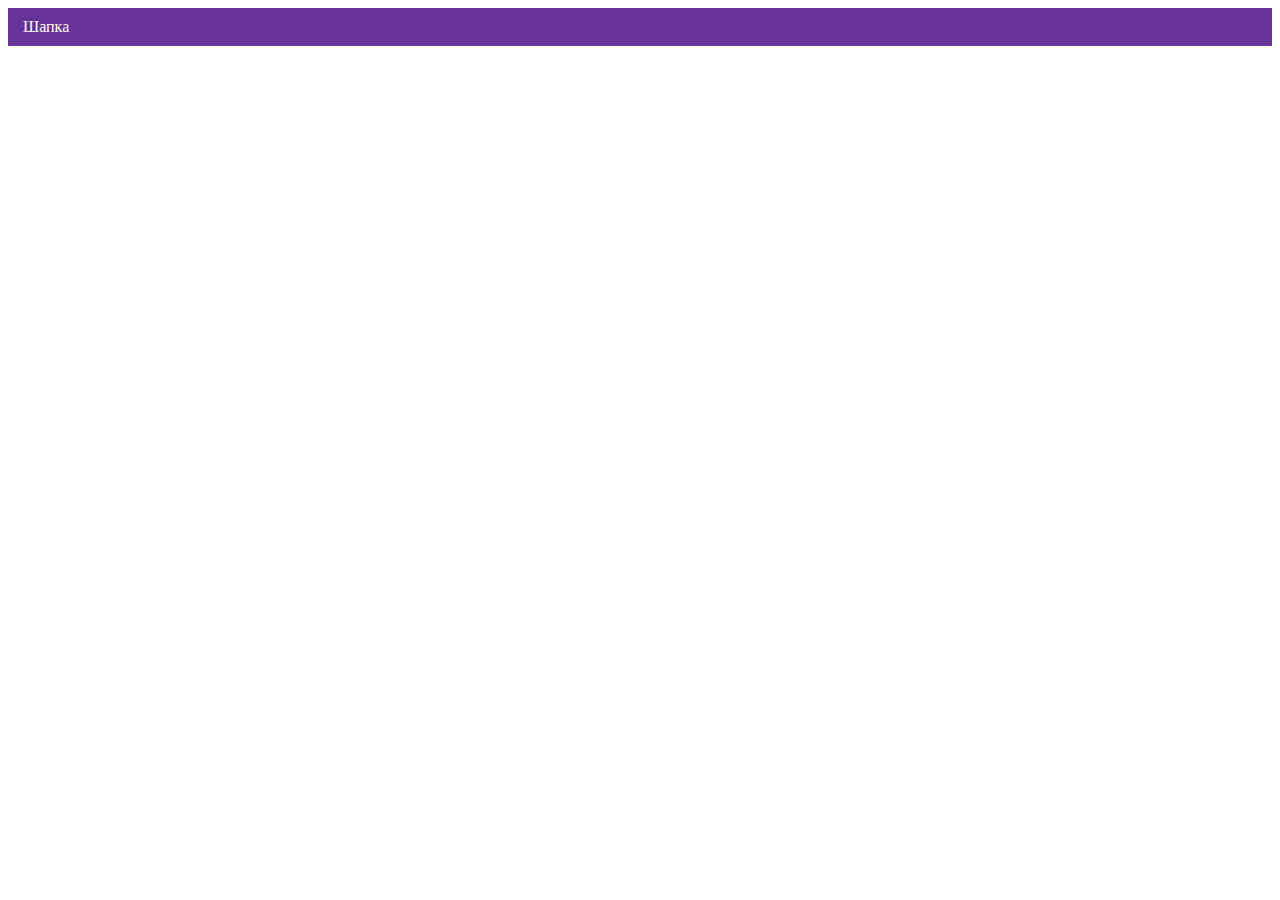
==== index.html @ 7e8fc268 "Deploying to gh-pages from @ htmlacademy-adaptive/1794633-cat-energy-30@575f61c933f117878f31a3ced213" ====
<!DOCTYPE html><html class="page" lang="ru"><head><meta charset="UTF-8"><title>Название проекта</title><meta name="viewport" content="width=device-width,initial-scale=1"><link rel="stylesheet" href="styles/styles.css"><script src="scripts/index.js" defer="defer"></script></head><body class="page__body"><header class="header">Шапка</header></body></html>
---- styles/styles.css ----
@charset "UTF-8";.header{background-color:#639;color:#fff;padding:10px 15px}
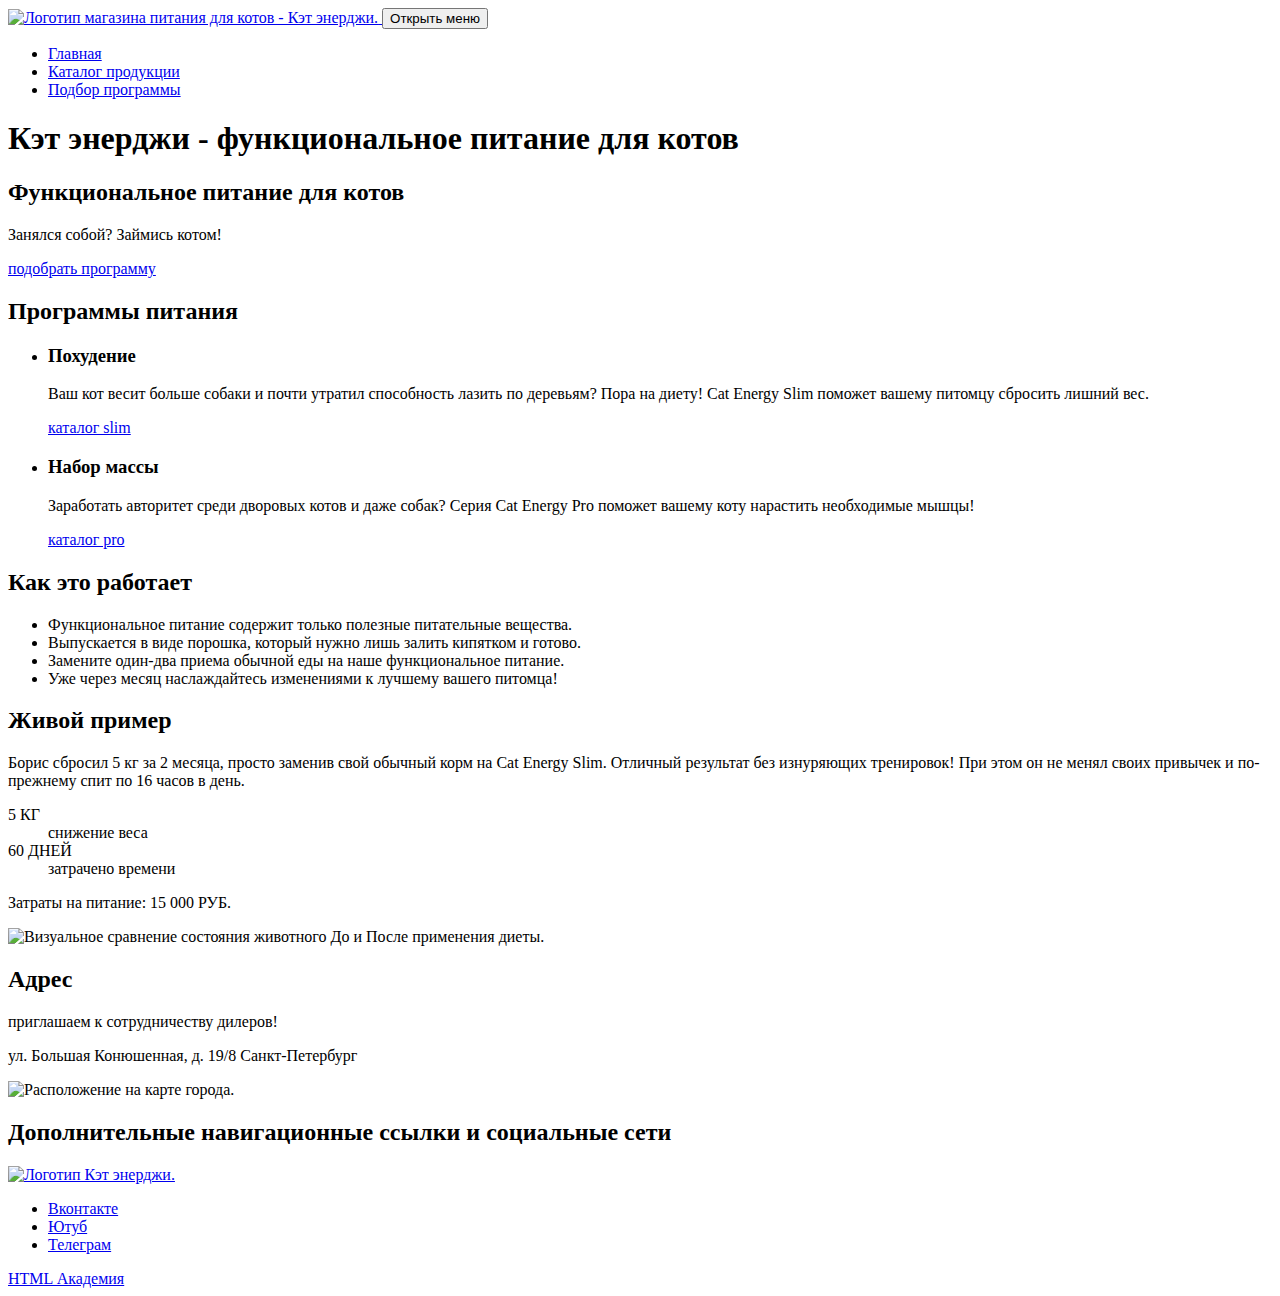
==== commit 6354ac9d: "Deploying to gh-pages from @ htmlacademy-adaptive/1794633-cat-energy-30@c4bf57bb1a2690ac72a1dd5e5e7e" ====
--- a/index.html
+++ b/index.html
@@ -1 +1 @@
-<!DOCTYPE html><html class="page" lang="ru"><head><meta charset="UTF-8"><title>Название проекта</title><meta name="viewport" content="width=device-width,initial-scale=1"><link rel="stylesheet" href="styles/styles.css"><script src="scripts/index.js" defer="defer"></script></head><body class="page__body"><header class="header">Шапка</header></body></html>+<!DOCTYPE html><html class="page" lang="ru"><head><meta charset="UTF-8"><title>HTML Academy: Кэт энерджи. Главная.</title><meta name="viewport" content="width=device-width,initial-scale=1"><script src="scripts/index.js" defer="defer"></script></head><body class="page-body page-body--index"><header class="main-header"><nav class="main-header__nav"><div class="main-header__container"><a class="main-header__logo-link" href="#"><img class="main-header__logo-image" src="data:," width="10" height="10" alt="Логотип магазина питания для котов - Кэт энерджи."> </a><button class="main-header__toggle main-header__toggle--closed" type="button"><span class="visually-hidden">Открыть меню</span></button></div><ul class="main-header__menu main-header__menu--closed main-menu main-menu--index"><li class="main-menu__item"><a class="main-menu__link main-menu__link--active" href="#">Главная</a></li><li class="main-menu__item"><a class="main-menu__link" href="catalog.html">Каталог продукции</a></li><li class="main-menu__item"><a class="main-menu__link" href="form.html">Подбор программы</a></li></ul></nav></header><main class="main-container"><h1 class="visually-hidden">Кэт энерджи - функциональное питание для котов</h1><section class="hero"><h2 class="hero__title">Функциональное питание для котов</h2><p class="hero__slogan">Занялся собой? Займись котом!</p><a class="hero__button button button--primary" href="form.html">подобрать программу</a></section><section class="diets"><h2 class="visually-hidden">Программы питания</h2><ul class="diets__list"><li class="diets__item diet"><h3 class="diets__title diets__title--slim">Похудение</h3><p class="diet__description">Ваш кот весит больше собаки и почти утратил способность лазить по деревьям? Пора на диету! Cat Energy Slim поможет вашему питомцу сбросить лишний вес.</p><a class="diet__link" href="catalog.html">каталог slim</a></li><li class="diets__item diet"><h3 class="diets__title diets__title--pro">Набор массы</h3><p class="diet__description">Заработать авторитет среди дворовых котов и даже собак? Серия Cat Energy Pro поможет вашему коту нарастить необходимые мышцы!</p><a class="diet__link" href="catalog.html">каталог pro</a></li></ul></section><section class="advantages"><h2 class="advantages__title">Как это работает</h2><ul class="advantages__list"><li class="advantages__item advantages__item--leaf">Функциональное питание содержит только полезные питательные вещества.</li><li class="advantages__item advantages__item--powder">Выпускается в виде порошка, который нужно лишь залить кипятком и готово.</li><li class="advantages__item advantages__item--cutlery">Замените один-два приема обычной еды на наше функциональное питание.</li><li class="advantages__item advantages__item--timer">Уже через месяц наслаждайтесь изменениями к лучшему вашего питомца!</li></ul></section><section class="example"><h2 class="example__title">Живой пример</h2><p class="example__description">Борис сбросил 5 кг за 2 месяца, просто заменив свой обычный корм на Cat Energy Slim. Отличный результат без изнуряющих тренировок! При этом он не менял своих привычек и по-прежнему спит по 16 часов в день.</p><div class="example__results-wrapper"><dl class="example__results results"><div class="results__item"><dt class="results__number">5 КГ</dt><dd class="results__description">снижение веса</dd></div><div class="results__item"><dt class="results__number">60 ДНЕЙ</dt><dd class="results__description">затрачено времени</dd></div></dl><p class="example__costs">Затраты на питание: <span class="example__costs-value">15 000 РУБ.</span></p></div><div class="example__cat"><img class="example__cat-image" src="data:," width="10" height="10" alt="Визуальное сравнение состояния животного До и После применения диеты."></div></section></main><footer class="main-footer"><section class="main-footer__location location"><h2 class="visually-hidden">Адрес</h2><div class="location__business-card business-card"><p class="business-card__title">приглашаем к сотрудничеству дилеров!</p><p class="business-card__street">ул. Большая Конюшенная, д. 19/8 <span class="business-card__city">Санкт-Петербург</span></p></div><img class="location__map" src="data:," width="10" height="10" alt="Расположение на карте города."></section><section class="main-footer__links footer-links"><div class="footer-links__wrapper"><h2 class="visually-hidden">Дополнительные навигационные ссылки и социальные сети</h2><a class="footer-links__logo" href="index.html"><img class="main-footer__logo-name" src="data:," width="10" height="10" alt="Логотип Кэт энерджи."></a><ul class="footer-links__socials socials"><li class="socials__item"><a class="socials__link socials__link--vk" href="https://vk.com/htmlacademy"><span class="visually-hidden">Вконтакте</span></a></li><li class="socials__item"><a class="socials__link socials__link--youtube" href="https://www.youtube.com/user/htmlacademyru"><span class="visually-hidden">Ютуб</span></a></li><li class="socials__item"><a class="socials__link socials__link--telegram" href="https://t.me/htmlacademy"><span class="visually-hidden">Телеграм</span></a></li></ul><a class="footer-links__copyright copyright" href="https://htmlacademy.ru/intensive/adaptive"><span class="copyright__title">HTML Академия</span></a></div></section></footer></body></html>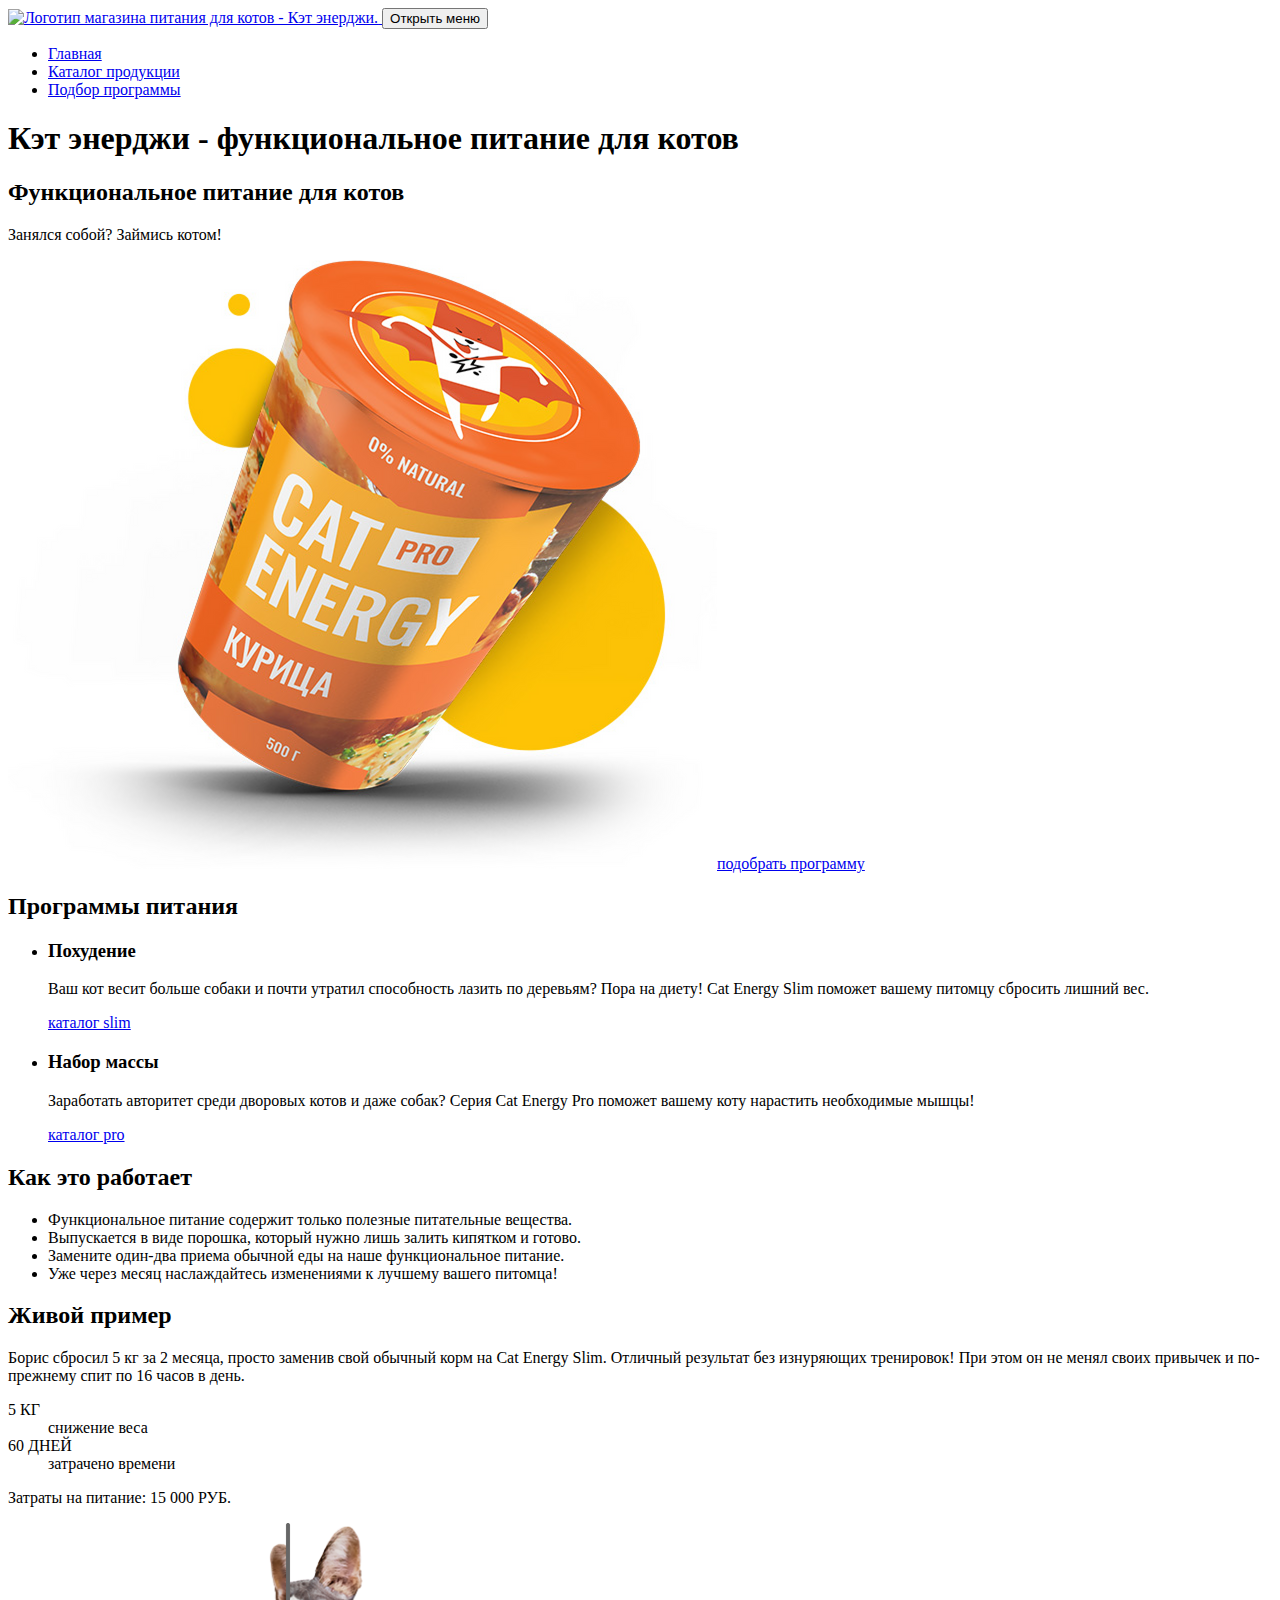
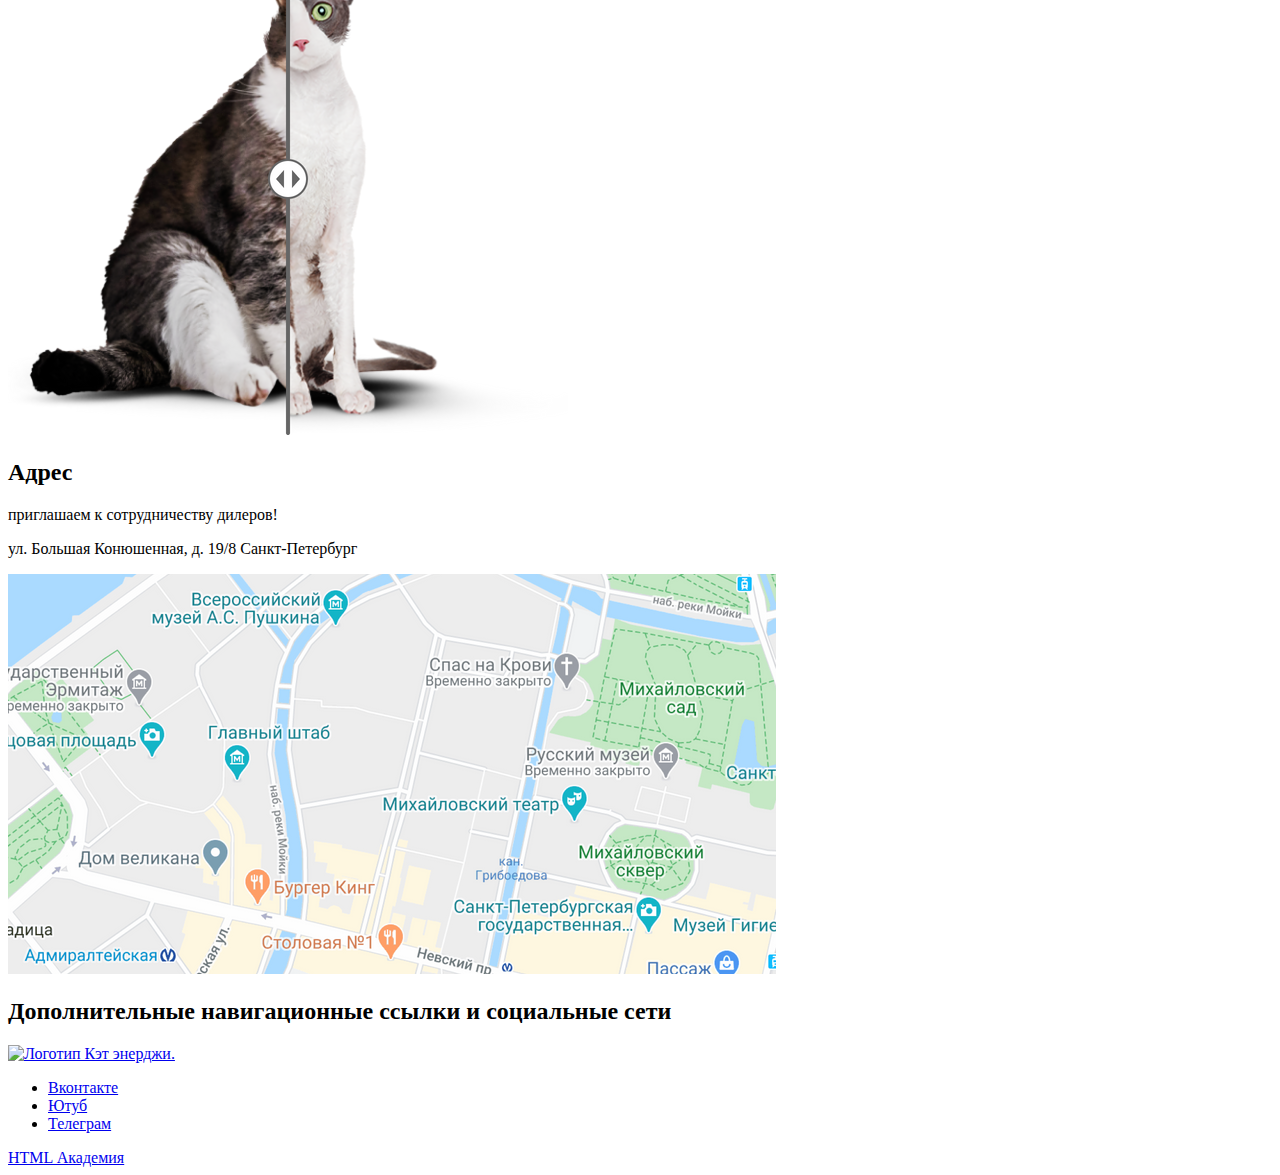
==== commit 16510231: "Deploying to gh-pages from @ htmlacademy-adaptive/1794633-cat-energy-30@16aa89ae155de2953d58b811a456" ====
--- a/index.html
+++ b/index.html
@@ -1 +1 @@
-<!DOCTYPE html><html class="page" lang="ru"><head><meta charset="UTF-8"><title>HTML Academy: Кэт энерджи. Главная.</title><meta name="viewport" content="width=device-width,initial-scale=1"><script src="scripts/index.js" defer="defer"></script></head><body class="page-body page-body--index"><header class="main-header"><nav class="main-header__nav"><div class="main-header__container"><a class="main-header__logo-link" href="#"><img class="main-header__logo-image" src="data:," width="10" height="10" alt="Логотип магазина питания для котов - Кэт энерджи."> </a><button class="main-header__toggle main-header__toggle--closed" type="button"><span class="visually-hidden">Открыть меню</span></button></div><ul class="main-header__menu main-header__menu--closed main-menu main-menu--index"><li class="main-menu__item"><a class="main-menu__link main-menu__link--active" href="#">Главная</a></li><li class="main-menu__item"><a class="main-menu__link" href="catalog.html">Каталог продукции</a></li><li class="main-menu__item"><a class="main-menu__link" href="form.html">Подбор программы</a></li></ul></nav></header><main class="main-container"><h1 class="visually-hidden">Кэт энерджи - функциональное питание для котов</h1><section class="hero"><h2 class="hero__title">Функциональное питание для котов</h2><p class="hero__slogan">Занялся собой? Займись котом!</p><a class="hero__button button button--primary" href="form.html">подобрать программу</a></section><section class="diets"><h2 class="visually-hidden">Программы питания</h2><ul class="diets__list"><li class="diets__item diet"><h3 class="diets__title diets__title--slim">Похудение</h3><p class="diet__description">Ваш кот весит больше собаки и почти утратил способность лазить по деревьям? Пора на диету! Cat Energy Slim поможет вашему питомцу сбросить лишний вес.</p><a class="diet__link" href="catalog.html">каталог slim</a></li><li class="diets__item diet"><h3 class="diets__title diets__title--pro">Набор массы</h3><p class="diet__description">Заработать авторитет среди дворовых котов и даже собак? Серия Cat Energy Pro поможет вашему коту нарастить необходимые мышцы!</p><a class="diet__link" href="catalog.html">каталог pro</a></li></ul></section><section class="advantages"><h2 class="advantages__title">Как это работает</h2><ul class="advantages__list"><li class="advantages__item advantages__item--leaf">Функциональное питание содержит только полезные питательные вещества.</li><li class="advantages__item advantages__item--powder">Выпускается в виде порошка, который нужно лишь залить кипятком и готово.</li><li class="advantages__item advantages__item--cutlery">Замените один-два приема обычной еды на наше функциональное питание.</li><li class="advantages__item advantages__item--timer">Уже через месяц наслаждайтесь изменениями к лучшему вашего питомца!</li></ul></section><section class="example"><h2 class="example__title">Живой пример</h2><p class="example__description">Борис сбросил 5 кг за 2 месяца, просто заменив свой обычный корм на Cat Energy Slim. Отличный результат без изнуряющих тренировок! При этом он не менял своих привычек и по-прежнему спит по 16 часов в день.</p><div class="example__results-wrapper"><dl class="example__results results"><div class="results__item"><dt class="results__number">5 КГ</dt><dd class="results__description">снижение веса</dd></div><div class="results__item"><dt class="results__number">60 ДНЕЙ</dt><dd class="results__description">затрачено времени</dd></div></dl><p class="example__costs">Затраты на питание: <span class="example__costs-value">15 000 РУБ.</span></p></div><div class="example__cat"><img class="example__cat-image" src="data:," width="10" height="10" alt="Визуальное сравнение состояния животного До и После применения диеты."></div></section></main><footer class="main-footer"><section class="main-footer__location location"><h2 class="visually-hidden">Адрес</h2><div class="location__business-card business-card"><p class="business-card__title">приглашаем к сотрудничеству дилеров!</p><p class="business-card__street">ул. Большая Конюшенная, д. 19/8 <span class="business-card__city">Санкт-Петербург</span></p></div><img class="location__map" src="data:," width="10" height="10" alt="Расположение на карте города."></section><section class="main-footer__links footer-links"><div class="footer-links__wrapper"><h2 class="visually-hidden">Дополнительные навигационные ссылки и социальные сети</h2><a class="footer-links__logo" href="index.html"><img class="main-footer__logo-name" src="data:," width="10" height="10" alt="Логотип Кэт энерджи."></a><ul class="footer-links__socials socials"><li class="socials__item"><a class="socials__link socials__link--vk" href="https://vk.com/htmlacademy"><span class="visually-hidden">Вконтакте</span></a></li><li class="socials__item"><a class="socials__link socials__link--youtube" href="https://www.youtube.com/user/htmlacademyru"><span class="visually-hidden">Ютуб</span></a></li><li class="socials__item"><a class="socials__link socials__link--telegram" href="https://t.me/htmlacademy"><span class="visually-hidden">Телеграм</span></a></li></ul><a class="footer-links__copyright copyright" href="https://htmlacademy.ru/intensive/adaptive"><span class="copyright__title">HTML Академия</span></a></div></section></footer></body></html>+<!DOCTYPE html><html class="page" lang="ru"><head><meta charset="UTF-8"><title>HTML Academy: Кэт энерджи. Главная.</title><meta name="viewport" content="width=device-width,initial-scale=1"><link rel="icon" href="favicon.ico"><link rel="icon" href="favicons/icon.svg" type="image/svg+xml"><link rel="apple-touch-icon" href="favicons/180.png"><link rel="manifest" href="manifest.webmanifest"><script src="scripts/index.js" defer="defer"></script></head><body class="page-body page-body--index"><header class="main-header"><nav class="main-header__nav"><div class="main-header__container"><a class="main-header__logo-link" href="#"><img class="main-header__logo-image" src="data:," width="10" height="10" alt="Логотип магазина питания для котов - Кэт энерджи."> </a><button class="main-header__toggle main-header__toggle--closed" type="button"><span class="visually-hidden">Открыть меню</span></button></div><ul class="main-header__menu main-header__menu--closed main-menu main-menu--index"><li class="main-menu__item"><a class="main-menu__link main-menu__link--active" href="#">Главная</a></li><li class="main-menu__item"><a class="main-menu__link" href="catalog.html">Каталог продукции</a></li><li class="main-menu__item"><a class="main-menu__link" href="form.html">Подбор программы</a></li></ul></nav></header><main class="main-container"><h1 class="visually-hidden">Кэт энерджи - функциональное питание для котов</h1><section class="hero"><h2 class="hero__title">Функциональное питание для котов</h2><p class="hero__slogan">Занялся собой? Займись котом!</p><picture><source type="image/png" width="552" height="499" media="(min-width: 1440px)" srcset="images/index/hero/index-can-desktop@1x.png, images/index/hero/index-can-desktop@2x.png 2x"><source type="image/png" width="709" height="609" media="(min-width: 768px)" srcset="images/index/hero/index-can-tablet@1x.png, images/index/hero/index-can-tablet@2x.png 2x"><img class="hero__image" width="280" height="270" alt="Питание для котов." src="images/index/hero/index-can@1x.png" srcset="images/index/hero/index-can@2x.png 2x"></picture><a class="hero__button button button--primary" href="form.html">подобрать программу</a></section><section class="diets"><h2 class="visually-hidden">Программы питания</h2><ul class="diets__list"><li class="diets__item diet"><h3 class="diets__title diets__title--slim">Похудение</h3><p class="diet__description">Ваш кот весит больше собаки и почти утратил способность лазить по деревьям? Пора на диету! Cat Energy Slim поможет вашему питомцу сбросить лишний вес.</p><a class="diet__link" href="catalog.html">каталог slim</a></li><li class="diets__item diet"><h3 class="diets__title diets__title--pro">Набор массы</h3><p class="diet__description">Заработать авторитет среди дворовых котов и даже собак? Серия Cat Energy Pro поможет вашему коту нарастить необходимые мышцы!</p><a class="diet__link" href="catalog.html">каталог pro</a></li></ul></section><section class="advantages"><h2 class="advantages__title">Как это работает</h2><ul class="advantages__list"><li class="advantages__item advantages__item--leaf">Функциональное питание содержит только полезные питательные вещества.</li><li class="advantages__item advantages__item--powder">Выпускается в виде порошка, который нужно лишь залить кипятком и готово.</li><li class="advantages__item advantages__item--cutlery">Замените один-два приема обычной еды на наше функциональное питание.</li><li class="advantages__item advantages__item--timer">Уже через месяц наслаждайтесь изменениями к лучшему вашего питомца!</li></ul></section><section class="example"><h2 class="example__title">Живой пример</h2><p class="example__description">Борис сбросил 5 кг за 2 месяца, просто заменив свой обычный корм на Cat Energy Slim. Отличный результат без изнуряющих тренировок! При этом он не менял своих привычек и по-прежнему спит по 16 часов в день.</p><div class="example__results-wrapper"><dl class="example__results results"><div class="results__item"><dt class="results__number">5 КГ</dt><dd class="results__description">снижение веса</dd></div><div class="results__item"><dt class="results__number">60 ДНЕЙ</dt><dd class="results__description">затрачено времени</dd></div></dl><p class="example__costs">Затраты на питание: <span class="example__costs-value">15 000 РУБ.</span></p></div><div class="example__slider example-slider"><picture><source type="image/png" width="560" height="512" media="(min-width: 768px)" srcset="images/index/example/cat-slider-stub-tablet@1x.png, images/index/example/cat-slider-stub-tablet@2x.png 2x"><img class="example-slider__image example-slider__image--before" width="280" height="256" alt="Сравнение До диеты и После." src="images/index/example/cat-slider-stub@1x.png" srcset="images/index/example/cat-slider-stub@2x.png 2x"></picture></div></section></main><footer class="main-footer"><section class="main-footer__location location"><h2 class="visually-hidden">Адрес</h2><div class="location__business-card business-card"><p class="business-card__title">приглашаем к сотрудничеству дилеров!</p><p class="business-card__street">ул. Большая Конюшенная, д. 19/8 <span class="business-card__city">Санкт-Петербург</span></p></div><picture><source type="image/png" width="1440" height="400" media="(min-width: 1440px)" srcset="images/footer/map-stub-desktop@1x.png, images/footer/map-stub-desktop@2x.png 2x"><source type="image/png" width="768" height="400" media="(min-width: 768px)" srcset="images/footer/map-stub-tablet@1x.png, images/footer/map-stub-tablet@2x.png 2x"><img class="location__map" width="320" height="362" alt="Расположение на карте." src="images/footer/map-stub@1x.png" srcset="images/footer/map-stub@2x.png 2x"></picture></section><section class="main-footer__links footer-links"><div class="footer-links__wrapper"><h2 class="visually-hidden">Дополнительные навигационные ссылки и социальные сети</h2><a class="footer-links__logo" href="index.html"><img class="main-footer__logo-name" src="data:," width="10" height="10" alt="Логотип Кэт энерджи."></a><ul class="footer-links__socials socials"><li class="socials__item"><a class="socials__link socials__link--vk" href="https://vk.com/htmlacademy"><span class="visually-hidden">Вконтакте</span></a></li><li class="socials__item"><a class="socials__link socials__link--youtube" href="https://www.youtube.com/user/htmlacademyru"><span class="visually-hidden">Ютуб</span></a></li><li class="socials__item"><a class="socials__link socials__link--telegram" href="https://t.me/htmlacademy"><span class="visually-hidden">Телеграм</span></a></li></ul><a class="footer-links__copyright copyright" href="https://htmlacademy.ru/intensive/adaptive"><span class="copyright__title">HTML Академия</span></a></div></section></footer></body></html>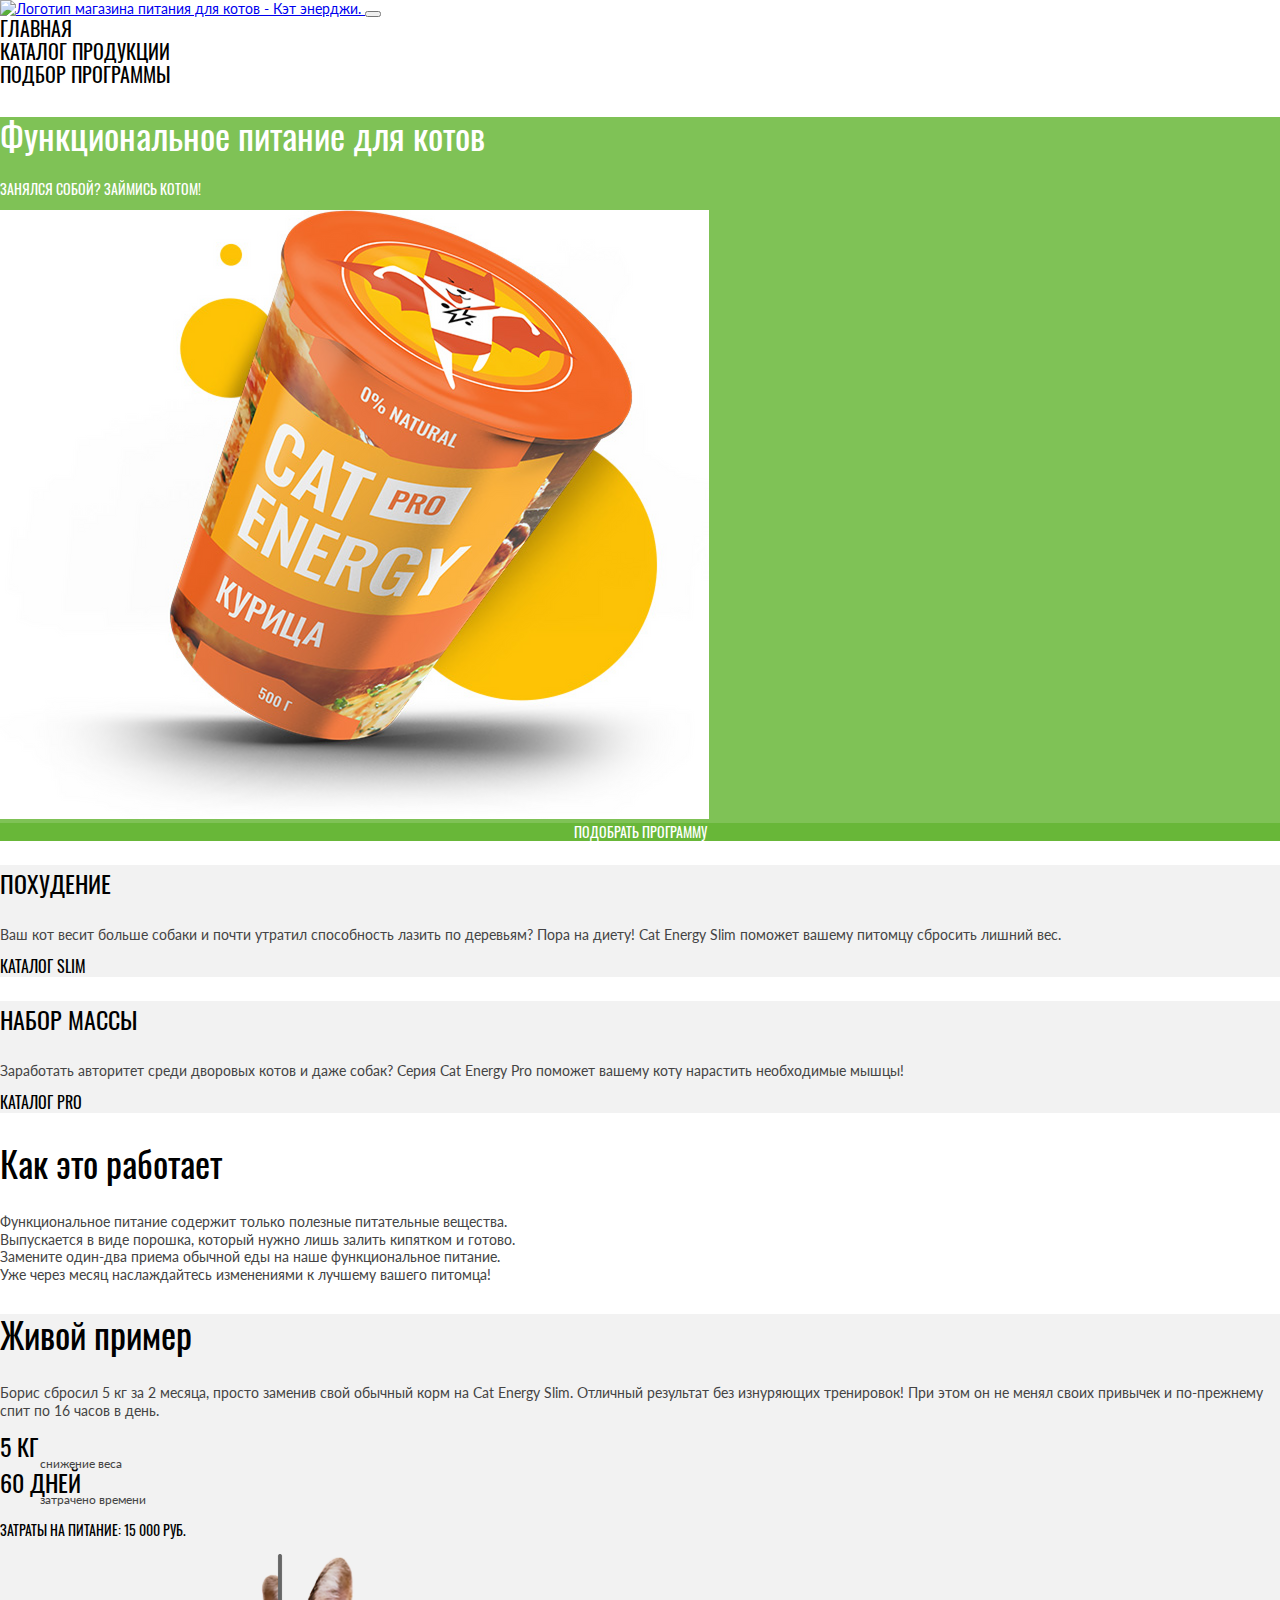
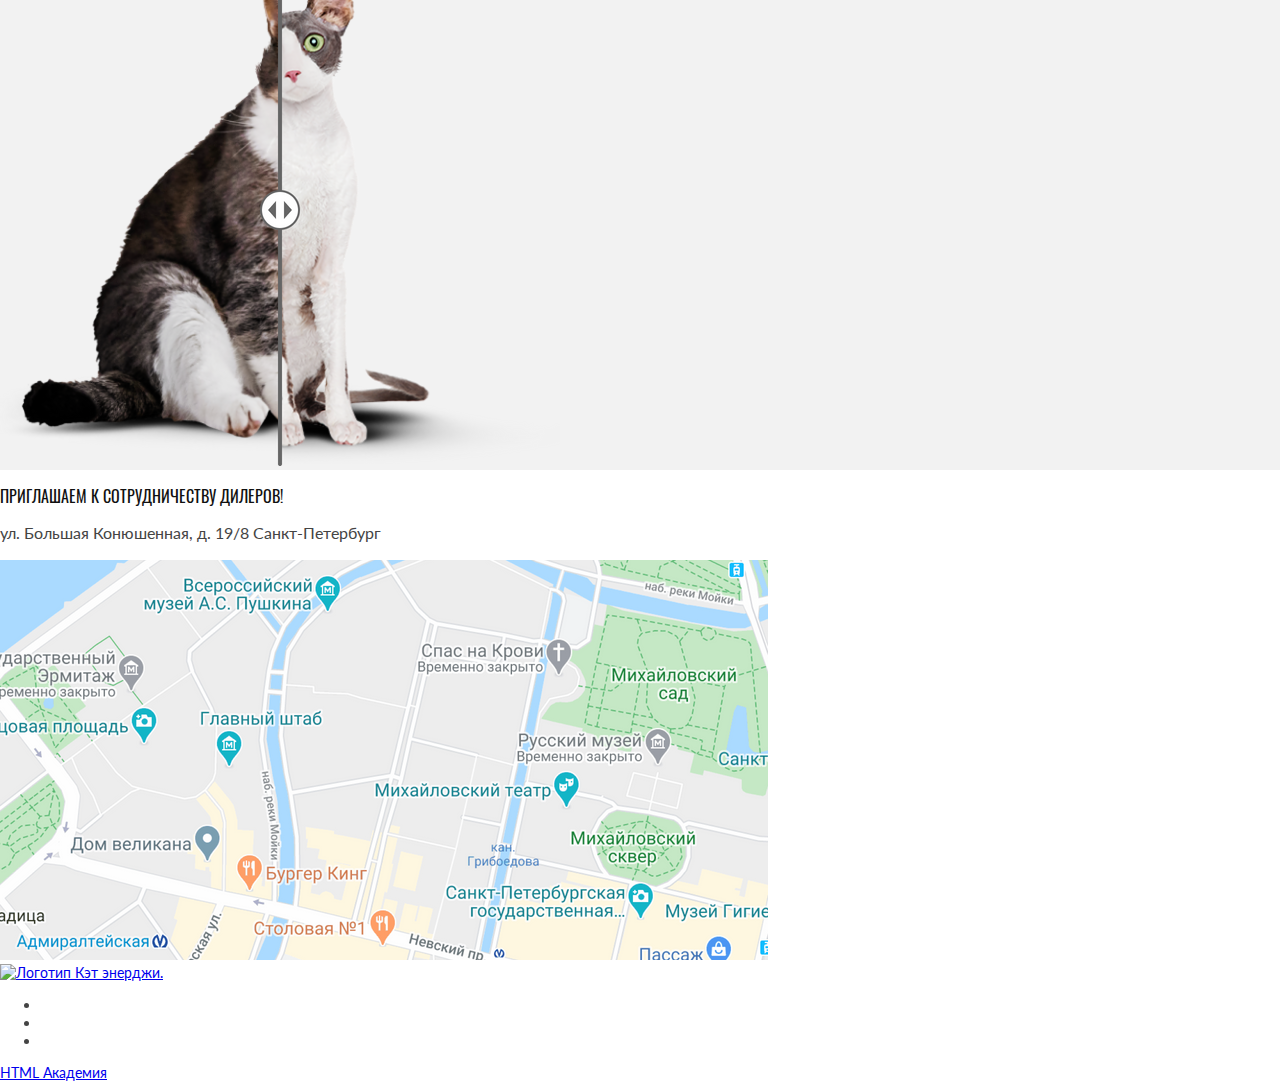
==== commit 475a02a3: "Deploying to gh-pages from @ htmlacademy-adaptive/1794633-cat-energy-30@bf935e2012caa9bc6852aba9292b" ====
--- a/index.html
+++ b/index.html
@@ -1 +1 @@
-<!DOCTYPE html><html class="page" lang="ru"><head><meta charset="UTF-8"><title>HTML Academy: Кэт энерджи. Главная.</title><meta name="viewport" content="width=device-width,initial-scale=1"><link rel="icon" href="favicon.ico"><link rel="icon" href="favicons/icon.svg" type="image/svg+xml"><link rel="apple-touch-icon" href="favicons/180.png"><link rel="manifest" href="manifest.webmanifest"><script src="scripts/index.js" defer="defer"></script></head><body class="page-body page-body--index"><header class="main-header"><nav class="main-header__nav"><div class="main-header__container"><a class="main-header__logo-link" href="#"><img class="main-header__logo-image" src="data:," width="10" height="10" alt="Логотип магазина питания для котов - Кэт энерджи."> </a><button class="main-header__toggle main-header__toggle--closed" type="button"><span class="visually-hidden">Открыть меню</span></button></div><ul class="main-header__menu main-header__menu--closed main-menu main-menu--index"><li class="main-menu__item"><a class="main-menu__link main-menu__link--active" href="#">Главная</a></li><li class="main-menu__item"><a class="main-menu__link" href="catalog.html">Каталог продукции</a></li><li class="main-menu__item"><a class="main-menu__link" href="form.html">Подбор программы</a></li></ul></nav></header><main class="main-container"><h1 class="visually-hidden">Кэт энерджи - функциональное питание для котов</h1><section class="hero"><h2 class="hero__title">Функциональное питание для котов</h2><p class="hero__slogan">Занялся собой? Займись котом!</p><picture><source type="image/png" width="552" height="499" media="(min-width: 1440px)" srcset="images/index/hero/index-can-desktop@1x.png, images/index/hero/index-can-desktop@2x.png 2x"><source type="image/png" width="709" height="609" media="(min-width: 768px)" srcset="images/index/hero/index-can-tablet@1x.png, images/index/hero/index-can-tablet@2x.png 2x"><img class="hero__image" width="280" height="270" alt="Питание для котов." src="images/index/hero/index-can@1x.png" srcset="images/index/hero/index-can@2x.png 2x"></picture><a class="hero__button button button--primary" href="form.html">подобрать программу</a></section><section class="diets"><h2 class="visually-hidden">Программы питания</h2><ul class="diets__list"><li class="diets__item diet"><h3 class="diets__title diets__title--slim">Похудение</h3><p class="diet__description">Ваш кот весит больше собаки и почти утратил способность лазить по деревьям? Пора на диету! Cat Energy Slim поможет вашему питомцу сбросить лишний вес.</p><a class="diet__link" href="catalog.html">каталог slim</a></li><li class="diets__item diet"><h3 class="diets__title diets__title--pro">Набор массы</h3><p class="diet__description">Заработать авторитет среди дворовых котов и даже собак? Серия Cat Energy Pro поможет вашему коту нарастить необходимые мышцы!</p><a class="diet__link" href="catalog.html">каталог pro</a></li></ul></section><section class="advantages"><h2 class="advantages__title">Как это работает</h2><ul class="advantages__list"><li class="advantages__item advantages__item--leaf">Функциональное питание содержит только полезные питательные вещества.</li><li class="advantages__item advantages__item--powder">Выпускается в виде порошка, который нужно лишь залить кипятком и готово.</li><li class="advantages__item advantages__item--cutlery">Замените один-два приема обычной еды на наше функциональное питание.</li><li class="advantages__item advantages__item--timer">Уже через месяц наслаждайтесь изменениями к лучшему вашего питомца!</li></ul></section><section class="example"><h2 class="example__title">Живой пример</h2><p class="example__description">Борис сбросил 5 кг за 2 месяца, просто заменив свой обычный корм на Cat Energy Slim. Отличный результат без изнуряющих тренировок! При этом он не менял своих привычек и по-прежнему спит по 16 часов в день.</p><div class="example__results-wrapper"><dl class="example__results results"><div class="results__item"><dt class="results__number">5 КГ</dt><dd class="results__description">снижение веса</dd></div><div class="results__item"><dt class="results__number">60 ДНЕЙ</dt><dd class="results__description">затрачено времени</dd></div></dl><p class="example__costs">Затраты на питание: <span class="example__costs-value">15 000 РУБ.</span></p></div><div class="example__slider example-slider"><picture><source type="image/png" width="560" height="512" media="(min-width: 768px)" srcset="images/index/example/cat-slider-stub-tablet@1x.png, images/index/example/cat-slider-stub-tablet@2x.png 2x"><img class="example-slider__image example-slider__image--before" width="280" height="256" alt="Сравнение До диеты и После." src="images/index/example/cat-slider-stub@1x.png" srcset="images/index/example/cat-slider-stub@2x.png 2x"></picture></div></section></main><footer class="main-footer"><section class="main-footer__location location"><h2 class="visually-hidden">Адрес</h2><div class="location__business-card business-card"><p class="business-card__title">приглашаем к сотрудничеству дилеров!</p><p class="business-card__street">ул. Большая Конюшенная, д. 19/8 <span class="business-card__city">Санкт-Петербург</span></p></div><picture><source type="image/png" width="1440" height="400" media="(min-width: 1440px)" srcset="images/footer/map-stub-desktop@1x.png, images/footer/map-stub-desktop@2x.png 2x"><source type="image/png" width="768" height="400" media="(min-width: 768px)" srcset="images/footer/map-stub-tablet@1x.png, images/footer/map-stub-tablet@2x.png 2x"><img class="location__map" width="320" height="362" alt="Расположение на карте." src="images/footer/map-stub@1x.png" srcset="images/footer/map-stub@2x.png 2x"></picture></section><section class="main-footer__links footer-links"><div class="footer-links__wrapper"><h2 class="visually-hidden">Дополнительные навигационные ссылки и социальные сети</h2><a class="footer-links__logo" href="index.html"><img class="main-footer__logo-name" src="data:," width="10" height="10" alt="Логотип Кэт энерджи."></a><ul class="footer-links__socials socials"><li class="socials__item"><a class="socials__link socials__link--vk" href="https://vk.com/htmlacademy"><span class="visually-hidden">Вконтакте</span></a></li><li class="socials__item"><a class="socials__link socials__link--youtube" href="https://www.youtube.com/user/htmlacademyru"><span class="visually-hidden">Ютуб</span></a></li><li class="socials__item"><a class="socials__link socials__link--telegram" href="https://t.me/htmlacademy"><span class="visually-hidden">Телеграм</span></a></li></ul><a class="footer-links__copyright copyright" href="https://htmlacademy.ru/intensive/adaptive"><span class="copyright__title">HTML Академия</span></a></div></section></footer></body></html>+<!DOCTYPE html><html class="page" lang="ru"><head><meta charset="UTF-8"><title>HTML Academy: Кэт энерджи. Главная.</title><meta name="viewport" content="width=device-width,initial-scale=1"><link rel="icon" href="favicon.ico"><link rel="icon" href="favicons/icon.svg" type="image/svg+xml"><link rel="apple-touch-icon" href="favicons/180.png"><link rel="manifest" href="manifest.webmanifest"><link rel="stylesheet" href="styles/styles.css"><script src="scripts/index.js" defer="defer"></script></head><body class="page-body page-body--index"><header class="main-header"><nav class="main-header__nav"><div class="main-header__container"><a class="main-header__logo-link" href="#"><img class="main-header__logo-image" src="data:," width="10" height="10" alt="Логотип магазина питания для котов - Кэт энерджи."> </a><button class="main-header__toggle main-header__toggle--closed" type="button"><span class="visually-hidden">Открыть меню</span></button></div><ul class="main-header__menu main-header__menu--closed main-menu main-menu--index"><li class="main-menu__item"><a class="main-menu__link main-menu__link--active" href="#">Главная</a></li><li class="main-menu__item"><a class="main-menu__link" href="catalog.html">Каталог продукции</a></li><li class="main-menu__item"><a class="main-menu__link" href="form.html">Подбор программы</a></li></ul></nav></header><main class="main-container"><h1 class="visually-hidden">Кэт энерджи - функциональное питание для котов</h1><section class="hero"><h2 class="hero__title">Функциональное питание для котов</h2><p class="hero__slogan">Занялся собой? Займись котом!</p><picture><source type="image/png" width="552" height="499" media="(min-width: 1440px)" srcset="images/index/hero/index-can-desktop@1x.png, images/index/hero/index-can-desktop@2x.png 2x"><source type="image/png" width="709" height="609" media="(min-width: 768px)" srcset="images/index/hero/index-can-tablet@1x.png, images/index/hero/index-can-tablet@2x.png 2x"><img class="hero__image" width="280" height="270" alt="Питание для котов." src="images/index/hero/index-can@1x.png" srcset="images/index/hero/index-can@2x.png 2x"></picture><a class="hero__button button button--primary-s" href="form.html">подобрать программу</a></section><section class="diets"><h2 class="visually-hidden">Программы питания</h2><ul class="diets__list"><li class="diets__item diet"><h3 class="diet__title diet__title--slim">Похудение</h3><p class="diet__description">Ваш кот весит больше собаки и почти утратил способность лазить по деревьям? Пора на диету! Cat Energy Slim поможет вашему питомцу сбросить лишний вес.</p><a class="diet__link" href="catalog.html">каталог slim</a></li><li class="diets__item diet"><h3 class="diet__title diet__title--pro">Набор массы</h3><p class="diet__description">Заработать авторитет среди дворовых котов и даже собак? Серия Cat Energy Pro поможет вашему коту нарастить необходимые мышцы!</p><a class="diet__link" href="catalog.html">каталог pro</a></li></ul></section><section class="advantages"><h2 class="advantages__title">Как это работает</h2><ul class="advantages__list"><li class="advantages__item advantages__item--leaf">Функциональное питание содержит только полезные питательные вещества.</li><li class="advantages__item advantages__item--powder">Выпускается в виде порошка, который нужно лишь залить кипятком и готово.</li><li class="advantages__item advantages__item--cutlery">Замените один-два приема обычной еды на наше функциональное питание.</li><li class="advantages__item advantages__item--timer">Уже через месяц наслаждайтесь изменениями к лучшему вашего питомца!</li></ul></section><section class="example"><h2 class="example__title">Живой пример</h2><p class="example__description">Борис сбросил 5 кг за 2 месяца, просто заменив свой обычный корм на Cat Energy Slim. Отличный результат без изнуряющих тренировок! При этом он не менял своих привычек и по-прежнему спит по 16 часов в день.</p><div class="example__results-wrapper"><dl class="example__results results"><div class="results__item"><dt class="results__number">5 КГ</dt><dd class="results__description">снижение веса</dd></div><div class="results__item"><dt class="results__number">60 ДНЕЙ</dt><dd class="results__description">затрачено времени</dd></div></dl><p class="example__costs">Затраты на питание: <span class="example__costs-value">15 000 РУБ.</span></p></div><div class="example__slider example-slider"><picture><source type="image/png" width="560" height="512" media="(min-width: 768px)" srcset="images/index/example/cat-slider-stub-tablet@1x.png, images/index/example/cat-slider-stub-tablet@2x.png 2x"><img class="example-slider__image example-slider__image--before" width="280" height="256" alt="Сравнение До диеты и После." src="images/index/example/cat-slider-stub@1x.png" srcset="images/index/example/cat-slider-stub@2x.png 2x"></picture></div></section></main><footer class="main-footer"><section class="main-footer__location location"><h2 class="visually-hidden">Адрес</h2><div class="location__business-card business-card"><p class="business-card__title">приглашаем к сотрудничеству дилеров!</p><p class="business-card__street">ул. Большая Конюшенная, д. 19/8 <span class="business-card__city">Санкт-Петербург</span></p></div><picture><source type="image/png" width="1440" height="400" media="(min-width: 1440px)" srcset="images/footer/map-stub-desktop@1x.png, images/footer/map-stub-desktop@2x.png 2x"><source type="image/png" width="768" height="400" media="(min-width: 768px)" srcset="images/footer/map-stub-tablet@1x.png, images/footer/map-stub-tablet@2x.png 2x"><img class="location__map" width="320" height="362" alt="Расположение на карте." src="images/footer/map-stub@1x.png" srcset="images/footer/map-stub@2x.png 2x"></picture></section><section class="main-footer__links footer-links"><div class="footer-links__wrapper"><h2 class="visually-hidden">Дополнительные навигационные ссылки и социальные сети</h2><a class="footer-links__logo" href="index.html"><img class="main-footer__logo-name" src="data:," width="10" height="10" alt="Логотип Кэт энерджи."></a><ul class="footer-links__socials socials"><li class="socials__item"><a class="socials__link socials__link--vk" href="https://vk.com/htmlacademy"><span class="visually-hidden">Вконтакте</span></a></li><li class="socials__item"><a class="socials__link socials__link--youtube" href="https://www.youtube.com/user/htmlacademyru"><span class="visually-hidden">Ютуб</span></a></li><li class="socials__item"><a class="socials__link socials__link--telegram" href="https://t.me/htmlacademy"><span class="visually-hidden">Телеграм</span></a></li></ul><a class="footer-links__copyright copyright" href="https://htmlacademy.ru/intensive/adaptive"><span class="copyright__title">HTML Академия</span></a></div></section></footer></body></html>--- a/styles/styles.css
+++ b/styles/styles.css
@@ -0,0 +1 @@
+@charset "UTF-8";@font-face{font-family:"Oswald";font-weight:400;font-style:normal;font-display:swap;src:url(../fonts/oswald/oswaldregular.woff2)}@font-face{font-family:"Lato";font-weight:400;font-style:normal;font-display:swap;src:url(../fonts/lato/Lato-Regular.woff2)}.visually-hidden{position:absolute;width:1px;height:1px;margin:-1px;padding:0;overflow:hidden;border:0;clip:rect(0 0 0 0)}.button{text-decoration:none;text-align:center;display:block;border:0}.button--primary,.button--primary-s,.button--secondary{background-color:#68b738;color:#fff;font-size:16px;line-height:125%;font-weight:400;font-family:"Oswald","Arial","Helvetica",sans-serif;text-transform:uppercase}.button--primary-s,.button--secondary{font-size:14px;line-height:128.57%}.button--secondary{background-color:#f2f2f2;color:#444;font-size:16px;line-height:125%}.page-body{color:#444;font-size:14px;line-height:128.57%;font-weight:400;font-family:"Lato","Arial","Helvetica",sans-serif;background-color:#fff;margin:0;padding:0;height:100%}.main-menu{margin:0;padding:0;list-style:none}.main-menu__link{color:#000;font-size:20px;line-height:100%;font-weight:400;font-family:"Oswald","Arial","Helvetica",sans-serif;text-transform:uppercase;text-decoration:none;font-style:normal;display:inline-block}.advantages__list{margin:0;padding:0;list-style:none}.advantages__title{color:#000;font-size:36px;line-height:111.11%;font-weight:400;font-family:"Oswald","Arial","Helvetica",sans-serif}.diet{background-color:#f2f2f2}.diet__link,.diet__title{color:#000;font-size:24px;line-height:154.17%;font-weight:400;font-family:"Oswald","Arial","Helvetica",sans-serif;text-transform:uppercase}.diet__link{font-size:16px;line-height:100%;text-decoration:none}.diets__list{margin:0;padding:0;list-style:none}.example{background-color:#f2f2f2}.example__costs,.example__title{color:#000;font-size:36px;line-height:111.11%;font-weight:400;font-family:"Oswald","Arial","Helvetica",sans-serif}.example__costs{font-size:14px;line-height:142.86%;text-transform:uppercase}.hero{background-color:rgba(104,183,56,.85)}.hero__title{color:#fff;font-size:36px;line-height:100%;font-weight:400;font-family:"Oswald","Arial","Helvetica",sans-serif}.hero__slogan{color:#fff;font-size:14px;line-height:100%;text-transform:uppercase}.hero__button,.hero__slogan,.results__number{font-weight:400;font-family:"Oswald","Arial","Helvetica",sans-serif}.hero__button{color:#fff;font-size:14px;line-height:128.57%;text-transform:uppercase}.results__number{color:#000;font-size:24px;line-height:100%}.catalog__title,.results__description{color:#444;font-size:12px;line-height:100%;font-weight:400;font-family:"Lato","Arial","Helvetica",sans-serif}.catalog__title{color:#000;font-size:36px;font-family:"Oswald","Arial","Helvetica",sans-serif}.catalog__list{margin:0;padding:0;list-style:none}.catalog-card__title-link{text-decoration:none;font-style:normal;display:inline-block}.catalog-card__title{color:#222;font-size:16px;line-height:125%;font-weight:400;font-family:"Oswald","Arial","Helvetica",sans-serif;text-transform:uppercase}.catalog-card__table{color:#444;font-size:12px;line-height:133.33%;font-weight:400;font-family:"Lato","Arial","Helvetica",sans-serif}.catalog-extra__title{color:#000;font-size:24px;line-height:100%;font-weight:400;font-family:"Oswald","Arial","Helvetica",sans-serif}.catalog-extra__list{margin:0;padding:0;list-style:none}.catalog-extra-item__title{color:#222;font-size:16px;line-height:100%;font-weight:400;font-family:"Oswald","Arial","Helvetica",sans-serif;text-transform:uppercase}.catalog-extra-item__description{color:#444;font-size:14px;line-height:100%;font-weight:400;font-family:"Lato","Arial","Helvetica",sans-serif}.catalog-gift{background-color:rgba(104,183,56,.85)}.catalog-gift__description{color:#fff;font-size:16px;line-height:125%;font-weight:400;font-family:"Lato","Arial","Helvetica",sans-serif}.catalog-more-card__title-link{text-decoration:none;font-style:normal;display:inline-block}.catalog-more-card__title{color:#111;font-size:16px;line-height:125%;font-weight:400;font-family:"Oswald","Arial","Helvetica",sans-serif;text-transform:uppercase}.catalog-more-card__description{color:#444;font-size:12px;line-height:133.33%;font-weight:400;font-family:"Lato","Arial","Helvetica",sans-serif}.form,.form__inner-title,.form__input,.form__required-fields-note{color:#444;font-size:16px;line-height:112.5%;font-weight:400;font-family:"Oswald","Arial","Helvetica",sans-serif;text-transform:uppercase}.form__inner-title,.form__required-fields-note{color:#000;font-size:24px;line-height:108.33%;text-transform:initial}.form__required-fields-note{font-size:14px;line-height:114.29%;font-family:"Lato","Arial","Helvetica",sans-serif}.business-card__title,.program__description,.program__title{color:#000;font-size:36px;line-height:100%;font-weight:400;font-family:"Oswald","Arial","Helvetica",sans-serif}.business-card__title,.program__description{font-size:14px;line-height:128.57%;text-transform:uppercase}.business-card__title{color:#111;font-size:16px;line-height:125%}.business-card__street{color:#444;font-size:16px;line-height:142.86%;font-weight:400;font-family:"Lato","Arial","Helvetica",sans-serif}.business-card--grey{background-color:#f2f2f2}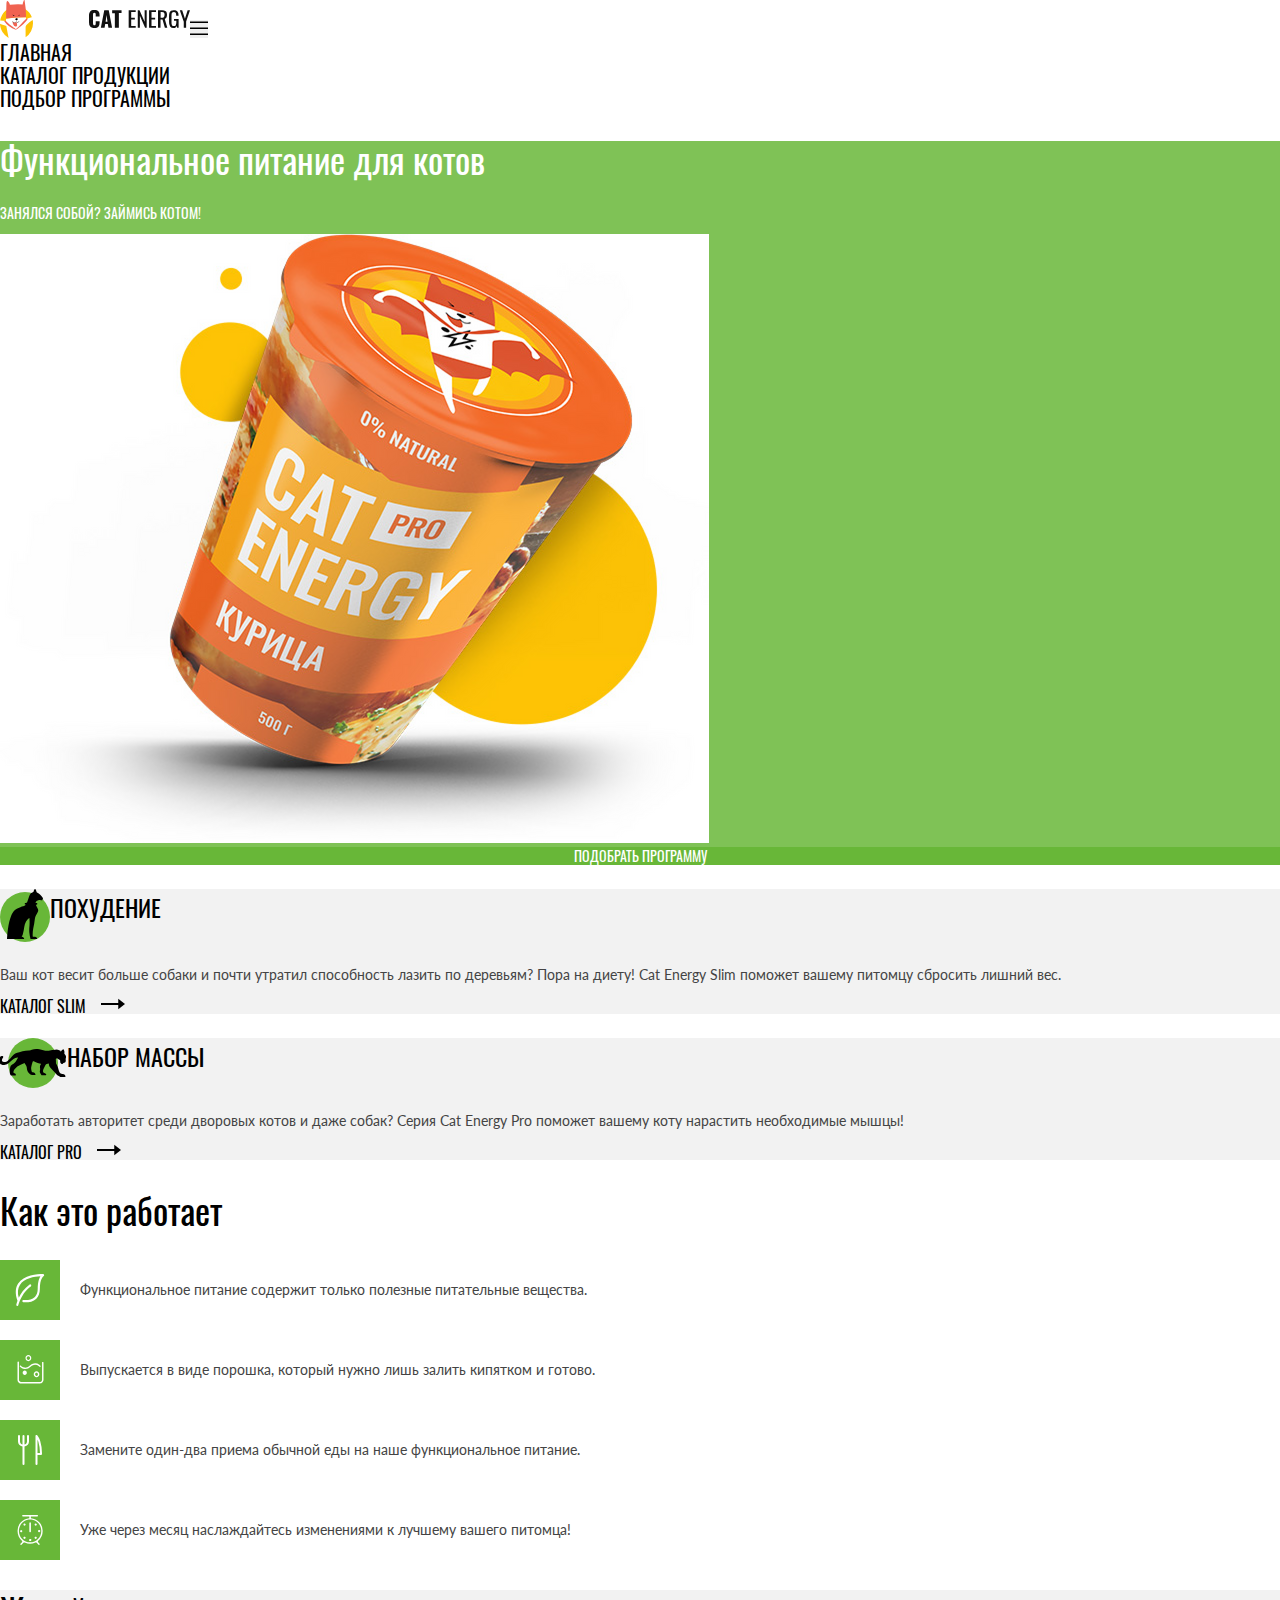
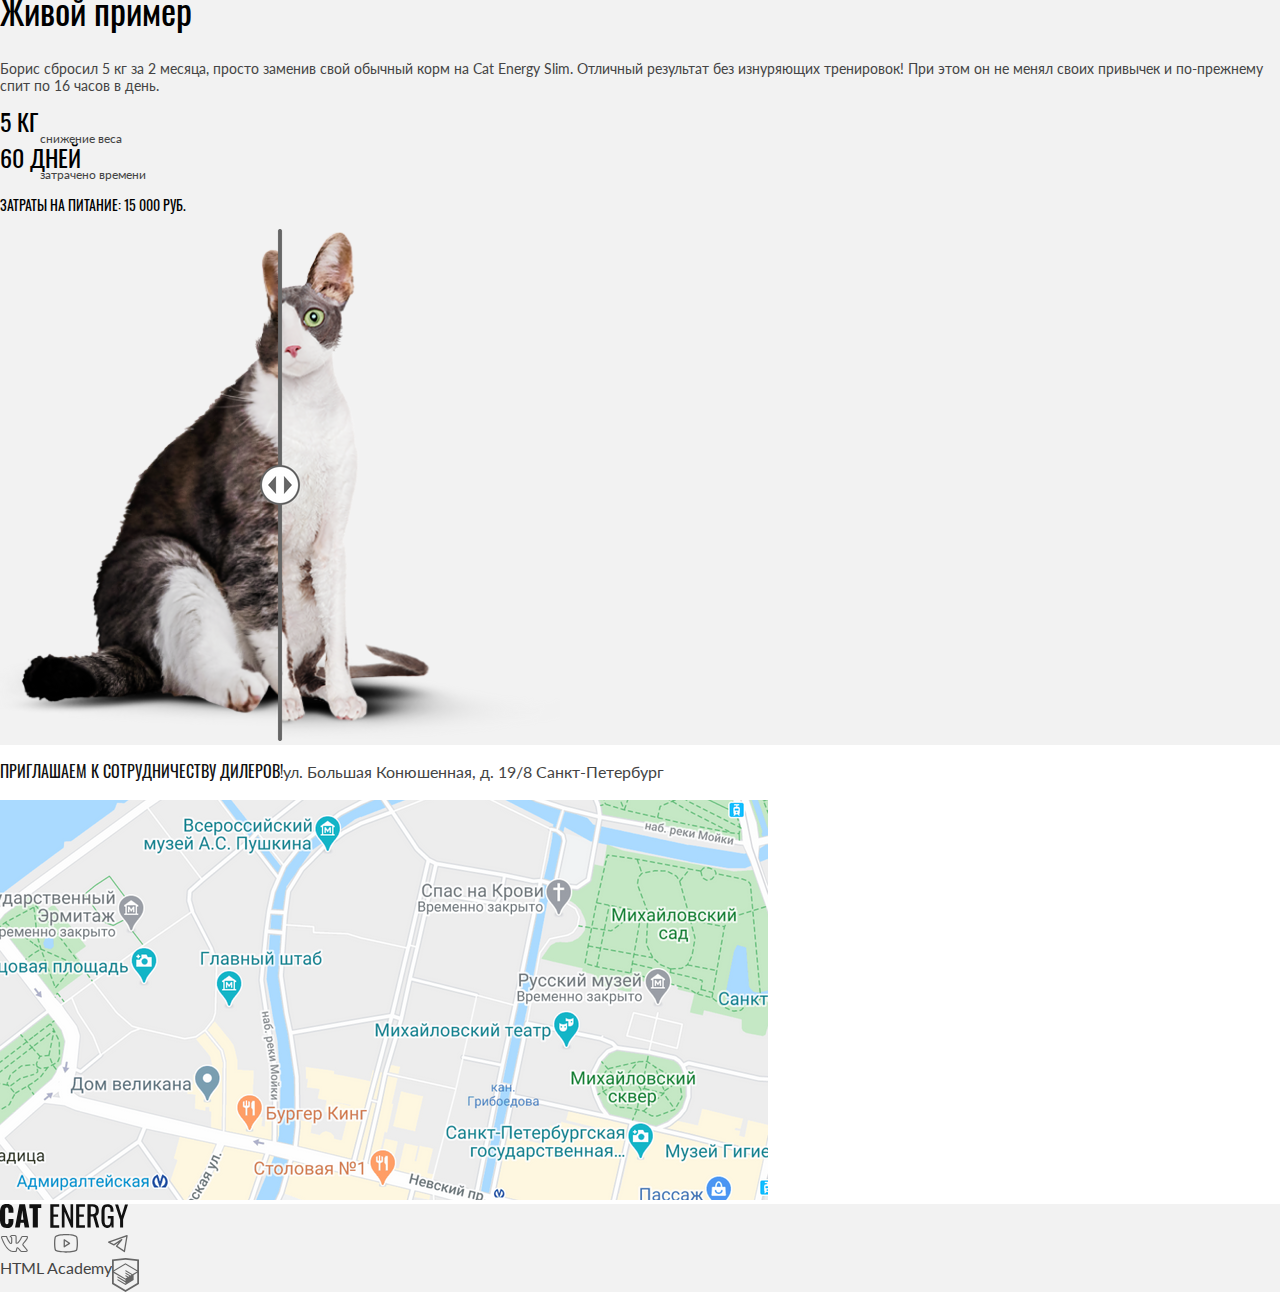
==== commit 360581db: "Deploying to gh-pages from @ htmlacademy-adaptive/1794633-cat-energy-30@3498b583ace804099e1055b80772" ====
--- a/index.html
+++ b/index.html
@@ -1 +1 @@
-<!DOCTYPE html><html class="page" lang="ru"><head><meta charset="UTF-8"><title>HTML Academy: Кэт энерджи. Главная.</title><meta name="viewport" content="width=device-width,initial-scale=1"><link rel="icon" href="favicon.ico"><link rel="icon" href="favicons/icon.svg" type="image/svg+xml"><link rel="apple-touch-icon" href="favicons/180.png"><link rel="manifest" href="manifest.webmanifest"><link rel="stylesheet" href="styles/styles.css"><script src="scripts/index.js" defer="defer"></script></head><body class="page-body page-body--index"><header class="main-header"><nav class="main-header__nav"><div class="main-header__container"><a class="main-header__logo-link" href="#"><img class="main-header__logo-image" src="data:," width="10" height="10" alt="Логотип магазина питания для котов - Кэт энерджи."> </a><button class="main-header__toggle main-header__toggle--closed" type="button"><span class="visually-hidden">Открыть меню</span></button></div><ul class="main-header__menu main-header__menu--closed main-menu main-menu--index"><li class="main-menu__item"><a class="main-menu__link main-menu__link--active" href="#">Главная</a></li><li class="main-menu__item"><a class="main-menu__link" href="catalog.html">Каталог продукции</a></li><li class="main-menu__item"><a class="main-menu__link" href="form.html">Подбор программы</a></li></ul></nav></header><main class="main-container"><h1 class="visually-hidden">Кэт энерджи - функциональное питание для котов</h1><section class="hero"><h2 class="hero__title">Функциональное питание для котов</h2><p class="hero__slogan">Занялся собой? Займись котом!</p><picture><source type="image/png" width="552" height="499" media="(min-width: 1440px)" srcset="images/index/hero/index-can-desktop@1x.png, images/index/hero/index-can-desktop@2x.png 2x"><source type="image/png" width="709" height="609" media="(min-width: 768px)" srcset="images/index/hero/index-can-tablet@1x.png, images/index/hero/index-can-tablet@2x.png 2x"><img class="hero__image" width="280" height="270" alt="Питание для котов." src="images/index/hero/index-can@1x.png" srcset="images/index/hero/index-can@2x.png 2x"></picture><a class="hero__button button button--primary-s" href="form.html">подобрать программу</a></section><section class="diets"><h2 class="visually-hidden">Программы питания</h2><ul class="diets__list"><li class="diets__item diet"><h3 class="diet__title diet__title--slim">Похудение</h3><p class="diet__description">Ваш кот весит больше собаки и почти утратил способность лазить по деревьям? Пора на диету! Cat Energy Slim поможет вашему питомцу сбросить лишний вес.</p><a class="diet__link" href="catalog.html">каталог slim</a></li><li class="diets__item diet"><h3 class="diet__title diet__title--pro">Набор массы</h3><p class="diet__description">Заработать авторитет среди дворовых котов и даже собак? Серия Cat Energy Pro поможет вашему коту нарастить необходимые мышцы!</p><a class="diet__link" href="catalog.html">каталог pro</a></li></ul></section><section class="advantages"><h2 class="advantages__title">Как это работает</h2><ul class="advantages__list"><li class="advantages__item advantages__item--leaf">Функциональное питание содержит только полезные питательные вещества.</li><li class="advantages__item advantages__item--powder">Выпускается в виде порошка, который нужно лишь залить кипятком и готово.</li><li class="advantages__item advantages__item--cutlery">Замените один-два приема обычной еды на наше функциональное питание.</li><li class="advantages__item advantages__item--timer">Уже через месяц наслаждайтесь изменениями к лучшему вашего питомца!</li></ul></section><section class="example"><h2 class="example__title">Живой пример</h2><p class="example__description">Борис сбросил 5 кг за 2 месяца, просто заменив свой обычный корм на Cat Energy Slim. Отличный результат без изнуряющих тренировок! При этом он не менял своих привычек и по-прежнему спит по 16 часов в день.</p><div class="example__results-wrapper"><dl class="example__results results"><div class="results__item"><dt class="results__number">5 КГ</dt><dd class="results__description">снижение веса</dd></div><div class="results__item"><dt class="results__number">60 ДНЕЙ</dt><dd class="results__description">затрачено времени</dd></div></dl><p class="example__costs">Затраты на питание: <span class="example__costs-value">15 000 РУБ.</span></p></div><div class="example__slider example-slider"><picture><source type="image/png" width="560" height="512" media="(min-width: 768px)" srcset="images/index/example/cat-slider-stub-tablet@1x.png, images/index/example/cat-slider-stub-tablet@2x.png 2x"><img class="example-slider__image example-slider__image--before" width="280" height="256" alt="Сравнение До диеты и После." src="images/index/example/cat-slider-stub@1x.png" srcset="images/index/example/cat-slider-stub@2x.png 2x"></picture></div></section></main><footer class="main-footer"><section class="main-footer__location location"><h2 class="visually-hidden">Адрес</h2><div class="location__business-card business-card"><p class="business-card__title">приглашаем к сотрудничеству дилеров!</p><p class="business-card__street">ул. Большая Конюшенная, д. 19/8 <span class="business-card__city">Санкт-Петербург</span></p></div><picture><source type="image/png" width="1440" height="400" media="(min-width: 1440px)" srcset="images/footer/map-stub-desktop@1x.png, images/footer/map-stub-desktop@2x.png 2x"><source type="image/png" width="768" height="400" media="(min-width: 768px)" srcset="images/footer/map-stub-tablet@1x.png, images/footer/map-stub-tablet@2x.png 2x"><img class="location__map" width="320" height="362" alt="Расположение на карте." src="images/footer/map-stub@1x.png" srcset="images/footer/map-stub@2x.png 2x"></picture></section><section class="main-footer__links footer-links"><div class="footer-links__wrapper"><h2 class="visually-hidden">Дополнительные навигационные ссылки и социальные сети</h2><a class="footer-links__logo" href="index.html"><img class="main-footer__logo-name" src="data:," width="10" height="10" alt="Логотип Кэт энерджи."></a><ul class="footer-links__socials socials"><li class="socials__item"><a class="socials__link socials__link--vk" href="https://vk.com/htmlacademy"><span class="visually-hidden">Вконтакте</span></a></li><li class="socials__item"><a class="socials__link socials__link--youtube" href="https://www.youtube.com/user/htmlacademyru"><span class="visually-hidden">Ютуб</span></a></li><li class="socials__item"><a class="socials__link socials__link--telegram" href="https://t.me/htmlacademy"><span class="visually-hidden">Телеграм</span></a></li></ul><a class="footer-links__copyright copyright" href="https://htmlacademy.ru/intensive/adaptive"><span class="copyright__title">HTML Академия</span></a></div></section></footer></body></html>+<!DOCTYPE html><html class="page" lang="ru"><head><meta charset="UTF-8"><title>HTML Academy: Кэт энерджи. Главная.</title><meta name="viewport" content="width=device-width,initial-scale=1"><link rel="icon" href="favicon.ico"><link rel="icon" href="favicons/icon.svg" type="image/svg+xml"><link rel="apple-touch-icon" href="favicons/180.png"><link rel="manifest" href="manifest.webmanifest"><link rel="stylesheet" href="styles/styles.css"><script src="scripts/index.js" defer="defer"></script></head><body class="page-body page-body--index"><header class="main-header"><nav class="main-header__nav"><div class="main-header__container"><a class="main-header__logo-link" href="#"><picture><source type="image/svg" width="202" height="59" media="(min-width: 1440px)" srcset="images/header/header-logo-desktop.svg"><source type="image/svg" width="174" height="50" media="(min-width: 768px)" srcset="images/header/header-logo-tablet.svg"><img class="main-header__logo" width="190" height="38" alt="Логотип магазина питания для котов - Кэт энерджи." src="images/header/header-logo.svg" loading="lazy"></picture></a><button class="main-header__menu-toggle main-header__menu-toggle--closed" type="button"><span class="visually-hidden">Открыть меню</span></button></div><ul class="main-header__menu main-header__menu--closed main-menu main-menu--index"><li class="main-menu__item"><a class="main-menu__link main-menu__link--active" href="#">Главная</a></li><li class="main-menu__item"><a class="main-menu__link" href="catalog.html">Каталог продукции</a></li><li class="main-menu__item"><a class="main-menu__link" href="form.html">Подбор программы</a></li></ul></nav></header><main class="main-container"><h1 class="visually-hidden">Кэт энерджи - функциональное питание для котов</h1><section class="hero"><h2 class="hero__title">Функциональное питание для котов</h2><p class="hero__slogan">Занялся собой? Займись котом!</p><picture><source type="image/png" width="552" height="499" media="(min-width: 1440px)" srcset="images/index/hero/index-can-desktop@1x.png, images/index/hero/index-can-desktop@2x.png 2x"><source type="image/png" width="709" height="609" media="(min-width: 768px)" srcset="images/index/hero/index-can-tablet@1x.png, images/index/hero/index-can-tablet@2x.png 2x"><img class="hero__image" width="280" height="270" alt="Питание для котов." src="images/index/hero/index-can@1x.png" srcset="images/index/hero/index-can@2x.png 2x"></picture><a class="hero__button button button--primary-s" href="form.html">подобрать программу</a></section><section class="diets"><h2 class="visually-hidden">Программы питания</h2><ul class="diets__list"><li class="diets__item diet"><h3 class="diet__title diet__title--slim">Похудение</h3><p class="diet__description">Ваш кот весит больше собаки и почти утратил способность лазить по деревьям? Пора на диету! Cat Energy Slim поможет вашему питомцу сбросить лишний вес.</p><a class="diet__link" href="catalog.html">каталог slim</a></li><li class="diets__item diet"><h3 class="diet__title diet__title--weight">Набор массы</h3><p class="diet__description">Заработать авторитет среди дворовых котов и даже собак? Серия Cat Energy Pro поможет вашему коту нарастить необходимые мышцы!</p><a class="diet__link" href="catalog.html">каталог pro</a></li></ul></section><section class="advantages"><h2 class="advantages__title">Как это работает</h2><ul class="advantages__list"><li class="advantages__item advantages__item--leaf">Функциональное питание содержит только полезные питательные вещества.</li><li class="advantages__item advantages__item--powder">Выпускается в виде порошка, который нужно лишь залить кипятком и готово.</li><li class="advantages__item advantages__item--cutlery">Замените один-два приема обычной еды на наше функциональное питание.</li><li class="advantages__item advantages__item--timer">Уже через месяц наслаждайтесь изменениями к лучшему вашего питомца!</li></ul></section><section class="example"><h2 class="example__title">Живой пример</h2><p class="example__description">Борис сбросил 5 кг за 2 месяца, просто заменив свой обычный корм на Cat Energy Slim. Отличный результат без изнуряющих тренировок! При этом он не менял своих привычек и по-прежнему спит по 16 часов в день.</p><div class="example__results-wrapper"><dl class="example__results results"><div class="results__item"><dt class="results__number">5 КГ</dt><dd class="results__description">снижение веса</dd></div><div class="results__item"><dt class="results__number">60 ДНЕЙ</dt><dd class="results__description">затрачено времени</dd></div></dl><p class="example__costs">Затраты на питание: <span class="example__costs-value">15 000 РУБ.</span></p></div><div class="example__slider example-slider"><picture><source type="image/png" width="560" height="512" media="(min-width: 768px)" srcset="images/index/example/cat-slider-stub-tablet@1x.png, images/index/example/cat-slider-stub-tablet@2x.png 2x"><img class="example-slider__image example-slider__image--before" width="280" height="256" alt="Сравнение До диеты и После." src="images/index/example/cat-slider-stub@1x.png" srcset="images/index/example/cat-slider-stub@2x.png 2x"></picture></div></section></main><footer class="main-footer"><section class="main-footer__location location"><h2 class="visually-hidden">Адрес</h2><div class="location__business-card business-card"><p class="business-card__title">приглашаем к сотрудничеству дилеров!</p><p class="business-card__street">ул. Большая Конюшенная, д. 19/8 <span class="business-card__city">Санкт-Петербург</span></p></div><picture><source type="image/png" width="1440" height="400" media="(min-width: 1440px)" srcset="images/footer/map-stub-desktop@1x.png, images/footer/map-stub-desktop@2x.png 2x"><source type="image/png" width="768" height="400" media="(min-width: 768px)" srcset="images/footer/map-stub-tablet@1x.png, images/footer/map-stub-tablet@2x.png 2x"><img class="location__map" width="320" height="362" alt="Расположение на карте." src="images/footer/map-stub@1x.png" srcset="images/footer/map-stub@2x.png 2x"></picture></section><section class="main-footer__links footer-links"><div class="footer-links__wrapper"><h2 class="visually-hidden">Дополнительные навигационные ссылки и социальные сети</h2><a class="footer-links__logo" href="#" aria-label="Логотип Кэт энерджи."><svg class="main-footer__logo-name" aria-hidden="true" focusable="false" width="128" height="24" viewBox="0 0 128 24" fill="none" xmlns="http://www.w3.org/2000/svg"><path d="M1.62 21.96a9.43 9.43 0 0 1-1.6-5.72v-8.48a9.56 9.56 0 0 1 1.5-5.82c1.1-1.33 2.8-1.94 5.31-1.94 2.5 0 4.1.61 5.1 1.74a7.43 7.43 0 0 1 1.51 5v2.04h-4.9v-2.35a5.4 5.4 0 0 0-.3-2.04 1.42 1.42 0 0 0-1.4-.82c-.71 0-1.21.2-1.41.72a6.72 6.72 0 0 0-.3 2.25v10.92a4.3 4.3 0 0 0 .4 2.15c.2.5.7.71 1.4.71s1.1-.2 1.3-.71c.23-.7.33-1.42.3-2.15v-2.45h4.91v2.05a7.92 7.92 0 0 1-1.5 5.1c-1 1.23-2.7 1.84-5.1 1.84-2.41-.1-4.22-.71-5.22-2.04Zm17.73-21.66h5.7l4.21 23.3h-4.6l-.8-4.91h-3.31l-.8 4.9h-4.7l4.3-23.28Zm4.1 15.33-1.2-9.1-1.2 9.1h2.4Zm9.32-11.44h-3.4v-3.88h11.9v3.78h-3.4v19.5h-5.1v-19.4Zm17.63-3.89h8.8v2.46h-5.7v7.66h4.6v2.35h-4.6v8.57h5.7v2.35h-8.9v-23.38h.1Zm11.4 0h2.21l6.51 15.43v-15.42h2.6v23.28h-2l-6.6-15.93v15.93h-2.71v-23.28Zm14.33 0h8.81v2.46h-5.7v7.66h4.6v2.35h-4.6v8.57h5.7v2.35h-8.81v-23.38Zm11.41 0h4.61a7.9 7.9 0 0 1 5.1 1.44c1.1.92 1.6 2.55 1.6 4.7 0 2.96-.9 4.8-2.8 5.4l3.21 11.65h-3.1l-3-10.93h-2.51v10.93h-3.2v-23.18h.1Zm4.41 10.01c1.03.1 2.06-.2 2.9-.81.6-.51.9-1.53.9-3.07a6.72 6.72 0 0 0-.3-2.24 2.58 2.58 0 0 0-1.1-1.23 4.49 4.49 0 0 0-2.2-.4h-1.4v7.65h1.2v.1Zm10.91 11.55a10.49 10.49 0 0 1-1.4-5.93v-7.76a17 17 0 0 1 .5-4.4c.34-1.06 1-2 1.9-2.65 1.12-.67 2.41-1 3.71-.92 2.1 0 3.6.51 4.5 1.64a7.93 7.93 0 0 1 1.41 5.1v.82h-3v-.71c0-.86-.07-1.71-.2-2.56a2.05 2.05 0 0 0-.8-1.32 3.05 3.05 0 0 0-1.9-.51 2.96 2.96 0 0 0-2.01.6 2.3 2.3 0 0 0-.8 1.64c-.13.92-.2 1.84-.2 2.76v8.68a9.43 9.43 0 0 0 .6 3.88c.4.82 1.2 1.12 2.4 1.12a2.38 2.38 0 0 0 2.4-1.22c.53-1.3.77-2.69.7-4.09v-1.63h-2.9v-2.35h5.81v11.54h-2l-.3-2.65a4.17 4.17 0 0 1-1.56 2.2c-.74.53-1.64.8-2.55.76a4.92 4.92 0 0 1-4.3-2.04Zm17.13-6.44-4.9-15.01h3l3.5 11.23 3.4-11.23h3.01l-4.9 15.01v8.17h-3.01v-8.17h-.1Z" fill="#111"/></svg></a><ul class="footer-links__socials socials"><li class="socials__item"><a class="socials__link socials__link--vk" href="https://vk.com/htmlacademy"><span class="visually-hidden">Вконтакте</span> <svg class="socials__image" aria-hidden="true" focusable="false" width="28" height="22" viewBox="0 0 28 22" fill="none" xmlns="http://www.w3.org/2000/svg"><path d="M1 5.34c0-.86.52-1.32 1.55-1.38l3.97.02c.26 0 .44.13.53.38.4 1.26.86 2.34 1.37 3.25.5.92 1.17 1.97 1.99 3.16.07.15.18.23.34.23.13 0 .22-.06.3-.18l.07-.28.03-4.35c0-.3-.07-.5-.23-.6-.15-.1-.43-.18-.83-.23-.32-.05-.48-.23-.48-.55 0-.07 0-.12.02-.15.38-1.09 1.44-1.63 3.2-1.63l1.5-.03c.67 0 1.23.16 1.67.48.44.32.67.82.67 1.5v5.72c.12.08.24.12.34.12.27 0 .5-.15.7-.45 1.95-2.58 3-4.31 3.17-5.18a.3.3 0 0 1 .05-.13c.12-.25.33-.47.61-.65.29-.19.53-.31.75-.38a.55.55 0 0 1 .24-.05h4.13l.26.03c.36 0 .63.16.83.47.07.1.12.21.15.33a2.4 2.4 0 0 1 .06.55v.18a6.11 6.11 0 0 1-.94 2.2 23.4 23.4 0 0 1-1.93 2.53c-.79.9-1.27 1.5-1.47 1.78a.93.93 0 0 0-.24.56c0 .13.07.28.21.45l3.9 4.63c.2.26.31.56.31.88 0 .38-.16.7-.48.95-.32.25-.7.4-1.14.43l-.46.02h-4.04c-.02 0-.06 0-.11.02a.86.86 0 0 1-.1.01c-.4 0-.76-.16-1.1-.48-.12-.13-.96-1.12-2.5-2.97a1.39 1.39 0 0 0-.38-.32 38.47 38.47 0 0 0-.53 2.24l-.08.42a1.4 1.4 0 0 1-1.12 1.06l-.37.02h-2.61c-1.48 0-2.95-.63-4.41-1.9a19.3 19.3 0 0 1-3.96-4.95 47.51 47.51 0 0 1-3.28-7.05 1.92 1.92 0 0 1-.13-.73Zm16.01 6.51c-.37 0-.7-.1-1.01-.29a.9.9 0 0 1-.45-.79v-5.78c0-.34-.1-.58-.27-.72-.18-.14-.49-.21-.93-.21l-1.52.05c-.76 0-1.34.12-1.73.37.78.36 1.17.93 1.17 1.71v4.43a1.5 1.5 0 0 1-.53 1.04 1.6 1.6 0 0 1-1.07.42c-.53 0-.94-.24-1.22-.73a26.16 26.16 0 0 1-3.1-5.63l-.23-.66-3.55-.02c-.23 0-.36.01-.38.03-.03.03-.04.1-.04.22 0 .15.01.3.05.48l.56 1.4c1.49 3.64 3.11 6.51 4.86 8.6 1.75 2.1 3.47 3.15 5.16 3.15h2.66c.1 0 .19-.03.24-.09.05-.06.1-.17.13-.34l.06-.25.5-2.21c.15-.3.27-.5.38-.6.2-.2.42-.28.69-.28.43 0 .86.24 1.3.73l2.27 2.71c.14.22.3.33.45.33h4.4c.53 0 .8-.13.8-.38a.47.47 0 0 0-.08-.25l-3.87-4.55c-.3-.35-.45-.73-.45-1.13 0-.4.14-.8.43-1.16.23-.34.68-.9 1.34-1.67.67-.78 1.25-1.51 1.75-2.19.5-.68.82-1.3.98-1.85l.08-.33a.37.37 0 0 1-.02-.16.54.54 0 0 0-.03-.19h-4.18c-.27.1-.48.25-.64.45l-.16.48c-.45 1.16-1.6 2.94-3.5 5.36-.36.33-.8.5-1.3.5Z" fill="#666"/></svg></a></li><li class="socials__item"><a class="socials__link socials__link--youtube" href="https://www.youtube.com/user/htmlacademyru"><span class="visually-hidden" lang="en">Youtube</span> <svg class="socials__image" aria-hidden="true" focusable="false" width="28" height="22" viewBox="0 0 28 22" fill="none" xmlns="http://www.w3.org/2000/svg"><path d="m17.85 10.8-5.24-3.5a.65.65 0 0 0-1.01.55v6.98a.65.65 0 0 0 1.01.54l5.24-3.49a.65.65 0 0 0 0-1.09Zm-4.94 2.8v-4.53l3.4 2.27-3.4 2.27Zm12.48-8.56a2.4 2.4 0 0 0-1.45-1.63c-3.72-1.43-9.69-1.41-9.94-1.41s-6.22-.02-9.94 1.4a2.4 2.4 0 0 0-1.45 1.64 25.32 25.32 0 0 0-.61 6.3c0 3.26.33 5.22.61 6.3a2.4 2.4 0 0 0 1.45 1.63c3.72 1.43 9.69 1.4 9.94 1.4h.08c.75 0 6.31-.04 9.86-1.4a2.4 2.4 0 0 0 1.45-1.64c.28-1.07.61-3.03.61-6.3 0-3.25-.33-5.22-.61-6.29Zm-1.27 12.27a1.1 1.1 0 0 1-.65.74c-3.5 1.34-9.4 1.32-9.47 1.32-.07 0-5.98.02-9.47-1.32a1.09 1.09 0 0 1-.65-.74c-.27-1-.57-2.85-.57-5.97 0-3.12.3-4.97.57-5.97a1.1 1.1 0 0 1 .65-.74c3.5-1.34 9.4-1.32 9.47-1.32.07 0 5.98-.02 9.47 1.32a1.1 1.1 0 0 1 .65.74c.27 1 .57 2.85.57 5.97 0 3.12-.3 4.96-.57 5.97Z" fill="#666"/></svg></a></li><li class="socials__item"><a class="socials__link socials__link--telegram" href="https://t.me/htmlacademy"><span class="visually-hidden">Телеграм</span> <svg class="socials__image" aria-hidden="true" focusable="false" width="28" height="22" viewBox="0 0 28 22" fill="none" xmlns="http://www.w3.org/2000/svg"><path fill-rule="evenodd" clip-rule="evenodd" d="M23.46 3.15c.18.15.27.38.23.61l-2.63 15.76a.66.66 0 0 1-1.01.44l-7.88-5.25a.66.66 0 0 1-.15-.96l2.61-3.26-4.36 2.9a.66.66 0 0 1-.65.05l-5.26-2.63a.66.66 0 0 1 .08-1.2l18.38-6.57a.66.66 0 0 1 .64.11Zm-17.13 7.17 3.53 1.77 7.56-5.04a.66.66 0 0 1 .88.96l-4.8 6 6.43 4.3 2.28-13.66-15.88 5.67Z" fill="#666"/></svg></a></li></ul><a class="footer-links__copyright copyright" href="https://htmlacademy.ru/intensive/adaptive"><span class="copyright__title">HTML Academy</span></a></div></section></footer></body></html>--- a/styles/styles.css
+++ b/styles/styles.css
@@ -1 +1 @@
-@charset "UTF-8";@font-face{font-family:"Oswald";font-weight:400;font-style:normal;font-display:swap;src:url(../fonts/oswald/oswaldregular.woff2)}@font-face{font-family:"Lato";font-weight:400;font-style:normal;font-display:swap;src:url(../fonts/lato/Lato-Regular.woff2)}.visually-hidden{position:absolute;width:1px;height:1px;margin:-1px;padding:0;overflow:hidden;border:0;clip:rect(0 0 0 0)}.button{text-decoration:none;text-align:center;display:block;border:0}.button--primary,.button--primary-s,.button--secondary{background-color:#68b738;color:#fff;font-size:16px;line-height:125%;font-weight:400;font-family:"Oswald","Arial","Helvetica",sans-serif;text-transform:uppercase}.button--primary-s,.button--secondary{font-size:14px;line-height:128.57%}.button--secondary{background-color:#f2f2f2;color:#444;font-size:16px;line-height:125%}.page-body{color:#444;font-size:14px;line-height:128.57%;font-weight:400;font-family:"Lato","Arial","Helvetica",sans-serif;background-color:#fff;margin:0;padding:0;height:100%}.main-menu{margin:0;padding:0;list-style:none}.main-menu__link{color:#000;font-size:20px;line-height:100%;font-weight:400;font-family:"Oswald","Arial","Helvetica",sans-serif;text-transform:uppercase;text-decoration:none;font-style:normal;display:inline-block}.advantages__list{margin:0;padding:0;list-style:none}.advantages__title{color:#000;font-size:36px;line-height:111.11%;font-weight:400;font-family:"Oswald","Arial","Helvetica",sans-serif}.diet{background-color:#f2f2f2}.diet__link,.diet__title{color:#000;font-size:24px;line-height:154.17%;font-weight:400;font-family:"Oswald","Arial","Helvetica",sans-serif;text-transform:uppercase}.diet__link{font-size:16px;line-height:100%;text-decoration:none}.diets__list{margin:0;padding:0;list-style:none}.example{background-color:#f2f2f2}.example__costs,.example__title{color:#000;font-size:36px;line-height:111.11%;font-weight:400;font-family:"Oswald","Arial","Helvetica",sans-serif}.example__costs{font-size:14px;line-height:142.86%;text-transform:uppercase}.hero{background-color:rgba(104,183,56,.85)}.hero__title{color:#fff;font-size:36px;line-height:100%;font-weight:400;font-family:"Oswald","Arial","Helvetica",sans-serif}.hero__slogan{color:#fff;font-size:14px;line-height:100%;text-transform:uppercase}.hero__button,.hero__slogan,.results__number{font-weight:400;font-family:"Oswald","Arial","Helvetica",sans-serif}.hero__button{color:#fff;font-size:14px;line-height:128.57%;text-transform:uppercase}.results__number{color:#000;font-size:24px;line-height:100%}.catalog__title,.results__description{color:#444;font-size:12px;line-height:100%;font-weight:400;font-family:"Lato","Arial","Helvetica",sans-serif}.catalog__title{color:#000;font-size:36px;font-family:"Oswald","Arial","Helvetica",sans-serif}.catalog__list{margin:0;padding:0;list-style:none}.catalog-card__title-link{text-decoration:none;font-style:normal;display:inline-block}.catalog-card__title{color:#222;font-size:16px;line-height:125%;font-weight:400;font-family:"Oswald","Arial","Helvetica",sans-serif;text-transform:uppercase}.catalog-card__table{color:#444;font-size:12px;line-height:133.33%;font-weight:400;font-family:"Lato","Arial","Helvetica",sans-serif}.catalog-extra__title{color:#000;font-size:24px;line-height:100%;font-weight:400;font-family:"Oswald","Arial","Helvetica",sans-serif}.catalog-extra__list{margin:0;padding:0;list-style:none}.catalog-extra-item__title{color:#222;font-size:16px;line-height:100%;font-weight:400;font-family:"Oswald","Arial","Helvetica",sans-serif;text-transform:uppercase}.catalog-extra-item__description{color:#444;font-size:14px;line-height:100%;font-weight:400;font-family:"Lato","Arial","Helvetica",sans-serif}.catalog-gift{background-color:rgba(104,183,56,.85)}.catalog-gift__description{color:#fff;font-size:16px;line-height:125%;font-weight:400;font-family:"Lato","Arial","Helvetica",sans-serif}.catalog-more-card__title-link{text-decoration:none;font-style:normal;display:inline-block}.catalog-more-card__title{color:#111;font-size:16px;line-height:125%;font-weight:400;font-family:"Oswald","Arial","Helvetica",sans-serif;text-transform:uppercase}.catalog-more-card__description{color:#444;font-size:12px;line-height:133.33%;font-weight:400;font-family:"Lato","Arial","Helvetica",sans-serif}.form,.form__inner-title,.form__input,.form__required-fields-note{color:#444;font-size:16px;line-height:112.5%;font-weight:400;font-family:"Oswald","Arial","Helvetica",sans-serif;text-transform:uppercase}.form__inner-title,.form__required-fields-note{color:#000;font-size:24px;line-height:108.33%;text-transform:initial}.form__required-fields-note{font-size:14px;line-height:114.29%;font-family:"Lato","Arial","Helvetica",sans-serif}.business-card__title,.program__description,.program__title{color:#000;font-size:36px;line-height:100%;font-weight:400;font-family:"Oswald","Arial","Helvetica",sans-serif}.business-card__title,.program__description{font-size:14px;line-height:128.57%;text-transform:uppercase}.business-card__title{color:#111;font-size:16px;line-height:125%}.business-card__street{color:#444;font-size:16px;line-height:142.86%;font-weight:400;font-family:"Lato","Arial","Helvetica",sans-serif}.business-card--grey{background-color:#f2f2f2}+@charset "UTF-8";@font-face{font-family:"Oswald";font-weight:400;font-style:normal;font-display:swap;src:url(../fonts/oswald/oswaldregular.woff2)}@font-face{font-family:"Lato";font-weight:400;font-style:normal;font-display:swap;src:url(../fonts/lato/Lato-Regular.woff2)}.visually-hidden{position:absolute;width:1px;height:1px;margin:-1px;padding:0;overflow:hidden;border:0;clip:rect(0 0 0 0)}.button{text-decoration:none;text-align:center;display:block;border:0}.button--primary,.button--primary-s,.button--secondary{background-color:#68b738;color:#fff;font-size:16px;line-height:125%;font-weight:400;font-family:"Oswald","Arial","Helvetica",sans-serif;text-transform:uppercase}.button--primary-s,.button--secondary{font-size:14px;line-height:128.57%}.button--secondary{background-color:#f2f2f2;color:#444;font-size:16px;line-height:125%}.page-body{color:#444;font-size:14px;line-height:128.57%;font-weight:400;font-family:"Lato","Arial","Helvetica",sans-serif;background-color:#fff;margin:0;padding:0;height:100%}.main-header__menu-toggle{background-image:url(../images/icons/stack.svg#navigation-menu-open);background-repeat:no-repeat;border:0;width:18px;height:18px;padding:0;cursor:pointer}.main-menu{margin:0;padding:0;list-style:none}.main-menu__link{color:#000;font-size:20px;line-height:100%;font-weight:400;font-family:"Oswald","Arial","Helvetica",sans-serif;text-transform:uppercase;text-decoration:none;font-style:normal;display:inline-block}.advantages__list{margin:0;padding:0;list-style:none;display:flex;flex-direction:column;gap:20px}.advantages__title{color:#000;font-size:36px;line-height:111.11%;font-weight:400;font-family:"Oswald","Arial","Helvetica",sans-serif}.advantages__item{display:flex;gap:20px;align-items:center}.advantages__item::before{content:"";background-repeat:no-repeat;background-position:center;width:60px;height:60px;background-color:#68b738}.advantages__item--leaf::before{background-image:url(../images/icons/stack.svg#advantages-leaf);background-size:30px 32px}.advantages__item--powder::before{background-image:url(../images/icons/stack.svg#advantages-powder);background-size:27px 29px}.advantages__item--cutlery::before{background-image:url(../images/icons/stack.svg#advantages-cutlery);background-size:26px 30px}.advantages__item--timer::before{background-image:url(../images/icons/stack.svg#advantages-timer);background-size:26px 30px}.diet{background-color:#f2f2f2}.diet__link,.diet__title{color:#000;font-size:24px;line-height:154.17%;font-weight:400;font-family:"Oswald","Arial","Helvetica",sans-serif;text-transform:uppercase;display:flex}.diet__title--slim::before{content:"";background-image:url(../images/icons/stack.svg#diet-cat-slim);background-repeat:no-repeat;width:50px;height:53px}.diet__link::after,.diet__title--weight::before{content:"";background-image:url(../images/icons/stack.svg#diet-cat-weight);background-repeat:no-repeat;width:67px;height:50px}.diet__link{font-size:16px;line-height:100%;text-decoration:none;gap:15px}.diet__link::after{background-image:url(../images/icons/stack.svg#link-arrow-short);width:24px;height:12px}.diets__list{margin:0;padding:0;list-style:none}.example{background-color:#f2f2f2}.example__costs,.example__title{color:#000;font-size:36px;line-height:111.11%;font-weight:400;font-family:"Oswald","Arial","Helvetica",sans-serif}.example__costs{font-size:14px;line-height:142.86%;text-transform:uppercase}.hero{background-color:rgba(104,183,56,.85)}.hero__title{color:#fff;font-size:36px;line-height:100%;font-weight:400;font-family:"Oswald","Arial","Helvetica",sans-serif}.hero__slogan{color:#fff;font-size:14px;line-height:100%;text-transform:uppercase}.hero__button,.hero__slogan,.results__number{font-weight:400;font-family:"Oswald","Arial","Helvetica",sans-serif}.hero__button{color:#fff;font-size:14px;line-height:128.57%;text-transform:uppercase}.results__number{color:#000;font-size:24px;line-height:100%}.catalog__title,.results__description{color:#444;font-size:12px;line-height:100%;font-weight:400;font-family:"Lato","Arial","Helvetica",sans-serif}.catalog__title{color:#000;font-size:36px;font-family:"Oswald","Arial","Helvetica",sans-serif}.catalog__list{margin:0;padding:0;list-style:none}.catalog-card__title-link{text-decoration:none;font-style:normal;display:inline-block}.catalog-card__title{color:#222;font-size:16px;line-height:125%;font-weight:400;font-family:"Oswald","Arial","Helvetica",sans-serif;text-transform:uppercase}.catalog-card__table{color:#444;font-size:12px;line-height:133.33%;font-weight:400;font-family:"Lato","Arial","Helvetica",sans-serif}.catalog-extra__title{color:#000;font-size:24px;line-height:100%;font-weight:400;font-family:"Oswald","Arial","Helvetica",sans-serif}.catalog-extra__list{margin:0;padding:0;list-style:none}.catalog-extra-item__title{color:#222;font-size:16px;line-height:100%;font-weight:400;font-family:"Oswald","Arial","Helvetica",sans-serif;text-transform:uppercase}.catalog-extra-item__description{color:#444;font-size:14px;line-height:100%;font-weight:400;font-family:"Lato","Arial","Helvetica",sans-serif}.catalog-gift{background-color:rgba(104,183,56,.85)}.catalog-gift__description{color:#fff;font-size:16px;line-height:125%;font-weight:400;font-family:"Lato","Arial","Helvetica",sans-serif}.catalog-gift__description::before,.catalog-more-card::before{content:"";background-image:url(../images/icons/stack.svg#catalog-gift);background-repeat:no-repeat;width:78px;height:81px}.catalog-gift__description,.catalog-more-card{display:flex;flex-direction:column}.catalog-more-card::before{background-image:url(../images/icons/stack.svg#catalog-plus-sign);width:30px;height:30px}.catalog-more-card__title-link{text-decoration:none;font-style:normal;display:inline-block}.catalog-more-card__title{color:#111;font-size:16px;line-height:125%;font-weight:400;font-family:"Oswald","Arial","Helvetica",sans-serif;text-transform:uppercase}.catalog-more-card__description{color:#444;font-size:12px;line-height:133.33%;font-weight:400;font-family:"Lato","Arial","Helvetica",sans-serif}.cat-characteristics{border:0;display:flex;flex-direction:column;gap:14px}.cat-characteristics__item{display:flex;gap:13px}.cat-characteristics__input{flex-grow:1}.comments,.contacts{border:0;display:flex;flex-direction:column}.contacts{gap:14px}.contacts__item{display:flex;gap:13px;position:relative}.contacts__item::after{content:"";display:block;position:absolute;right:12px;background-position:center;background-repeat:no-repeat;background-color:#000;width:20px;height:20px}.contacts__item--email::after{-webkit-mask-image:url(../images/icons/stack.svg#input-email);mask-image:url(../images/icons/stack.svg#input-email)}.contacts__item--phone::after{-webkit-mask-image:url(../images/icons/stack.svg#input-phone);mask-image:url(../images/icons/stack.svg#input-phone)}.contacts__input{flex-grow:1}.diet-selector,.extra-ingredients{border:0;display:flex;flex-direction:column;gap:13px}.form,.form__inner-title,.form__input,.form__required-fields-note{color:#444;font-size:16px;line-height:112.5%;font-weight:400;font-family:"Oswald","Arial","Helvetica",sans-serif;text-transform:uppercase}.form__inner-title,.form__required-fields-note{color:#000;font-size:24px;line-height:108.33%;text-transform:initial}.form__required-fields-note{font-size:14px;line-height:114.29%;font-family:"Lato","Arial","Helvetica",sans-serif}.program__description,.program__title{color:#000;font-size:36px;line-height:100%;font-weight:400;font-family:"Oswald","Arial","Helvetica",sans-serif}.program__description{font-size:14px;line-height:128.57%;text-transform:uppercase}.business-card{display:flex}.business-card--grey{background-color:#f2f2f2}.business-card__title{color:#111;font-size:16px;line-height:125%;font-weight:400;font-family:"Oswald","Arial","Helvetica",sans-serif;text-transform:uppercase}.business-card__street{color:#444;font-size:16px;line-height:142.86%;font-weight:400;font-family:"Lato","Arial","Helvetica",sans-serif}.copyright{text-decoration:none;font-style:normal;display:inline-block;display:flex}.copyright::after{content:"";background-image:url(../images/icons/stack.svg#academy-footer-logo);background-repeat:no-repeat;width:27px;height:34px}.copyright__title{color:#444;font-size:16px;line-height:125%;font-weight:400;font-family:"Lato","Arial","Helvetica",sans-serif}.footer-links{background-color:#f2f2f2}.socials{margin:0;padding:0;list-style:none;display:flex;gap:24px}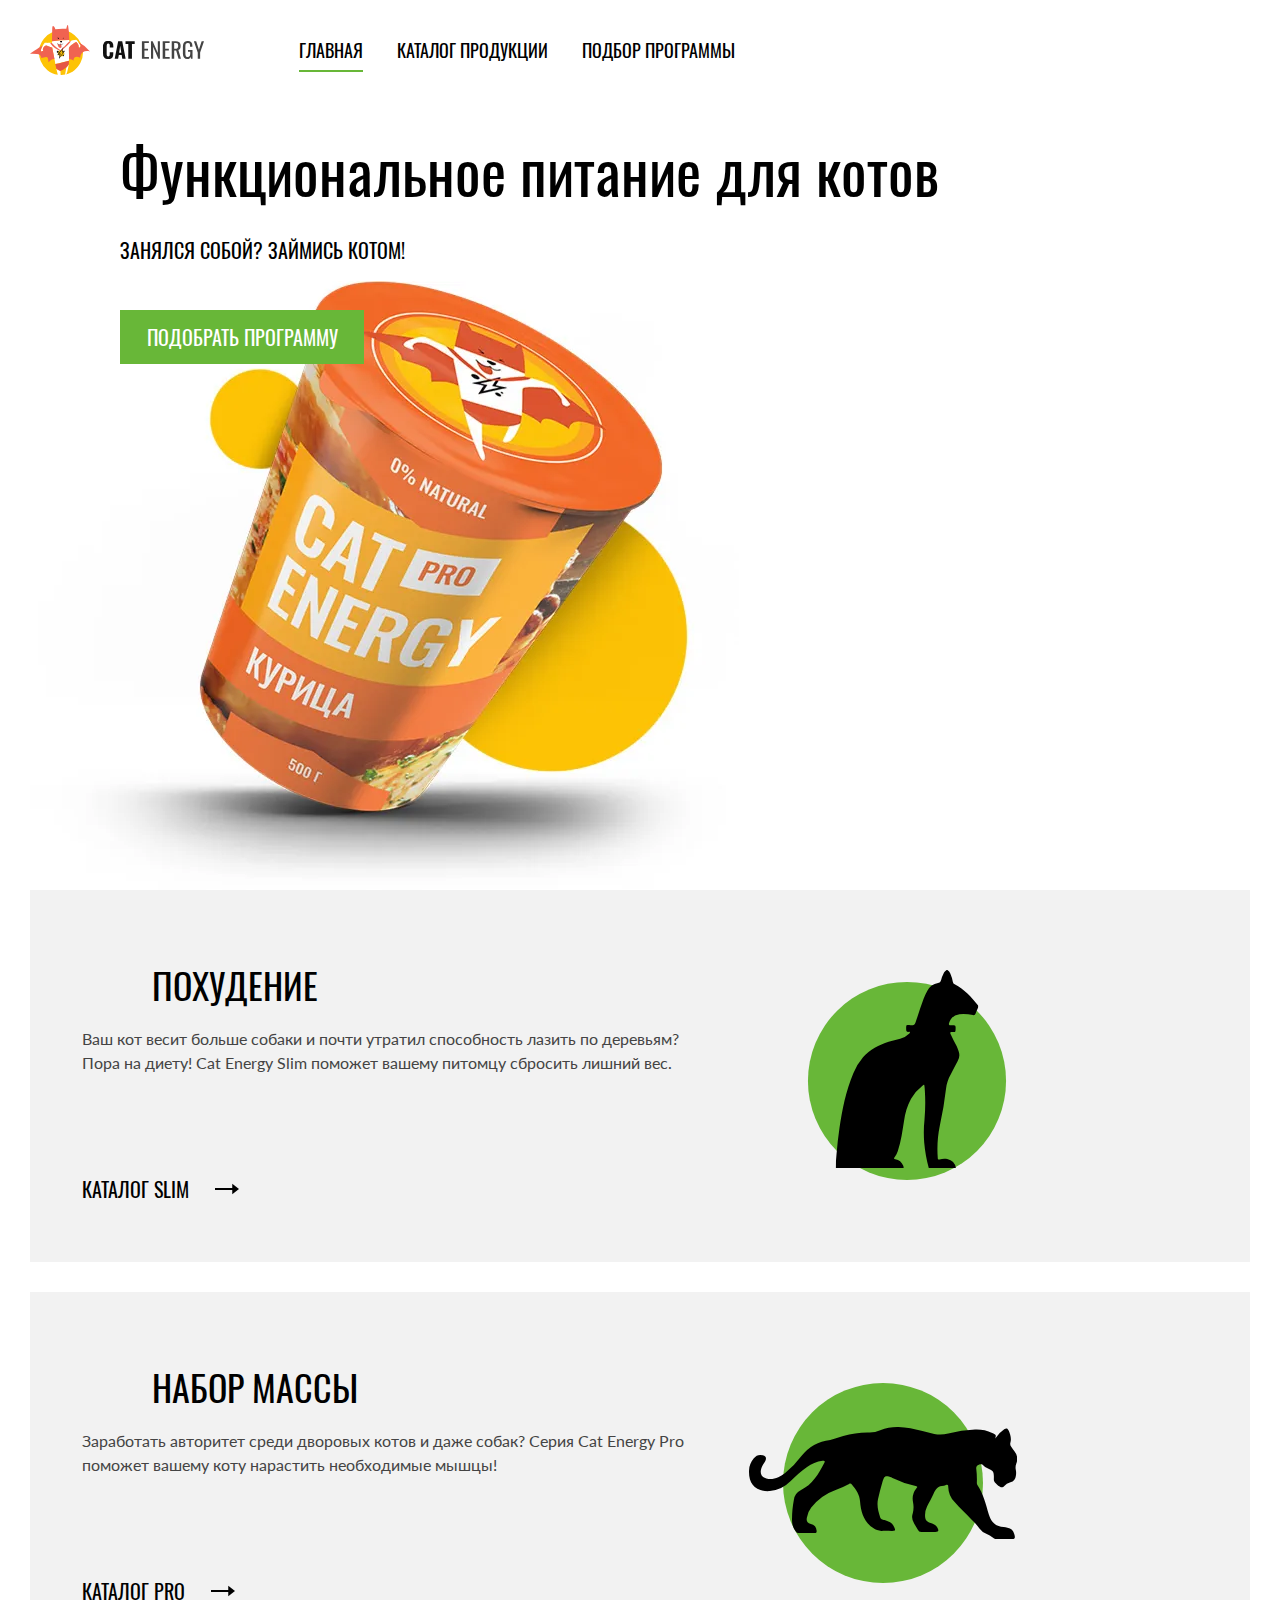
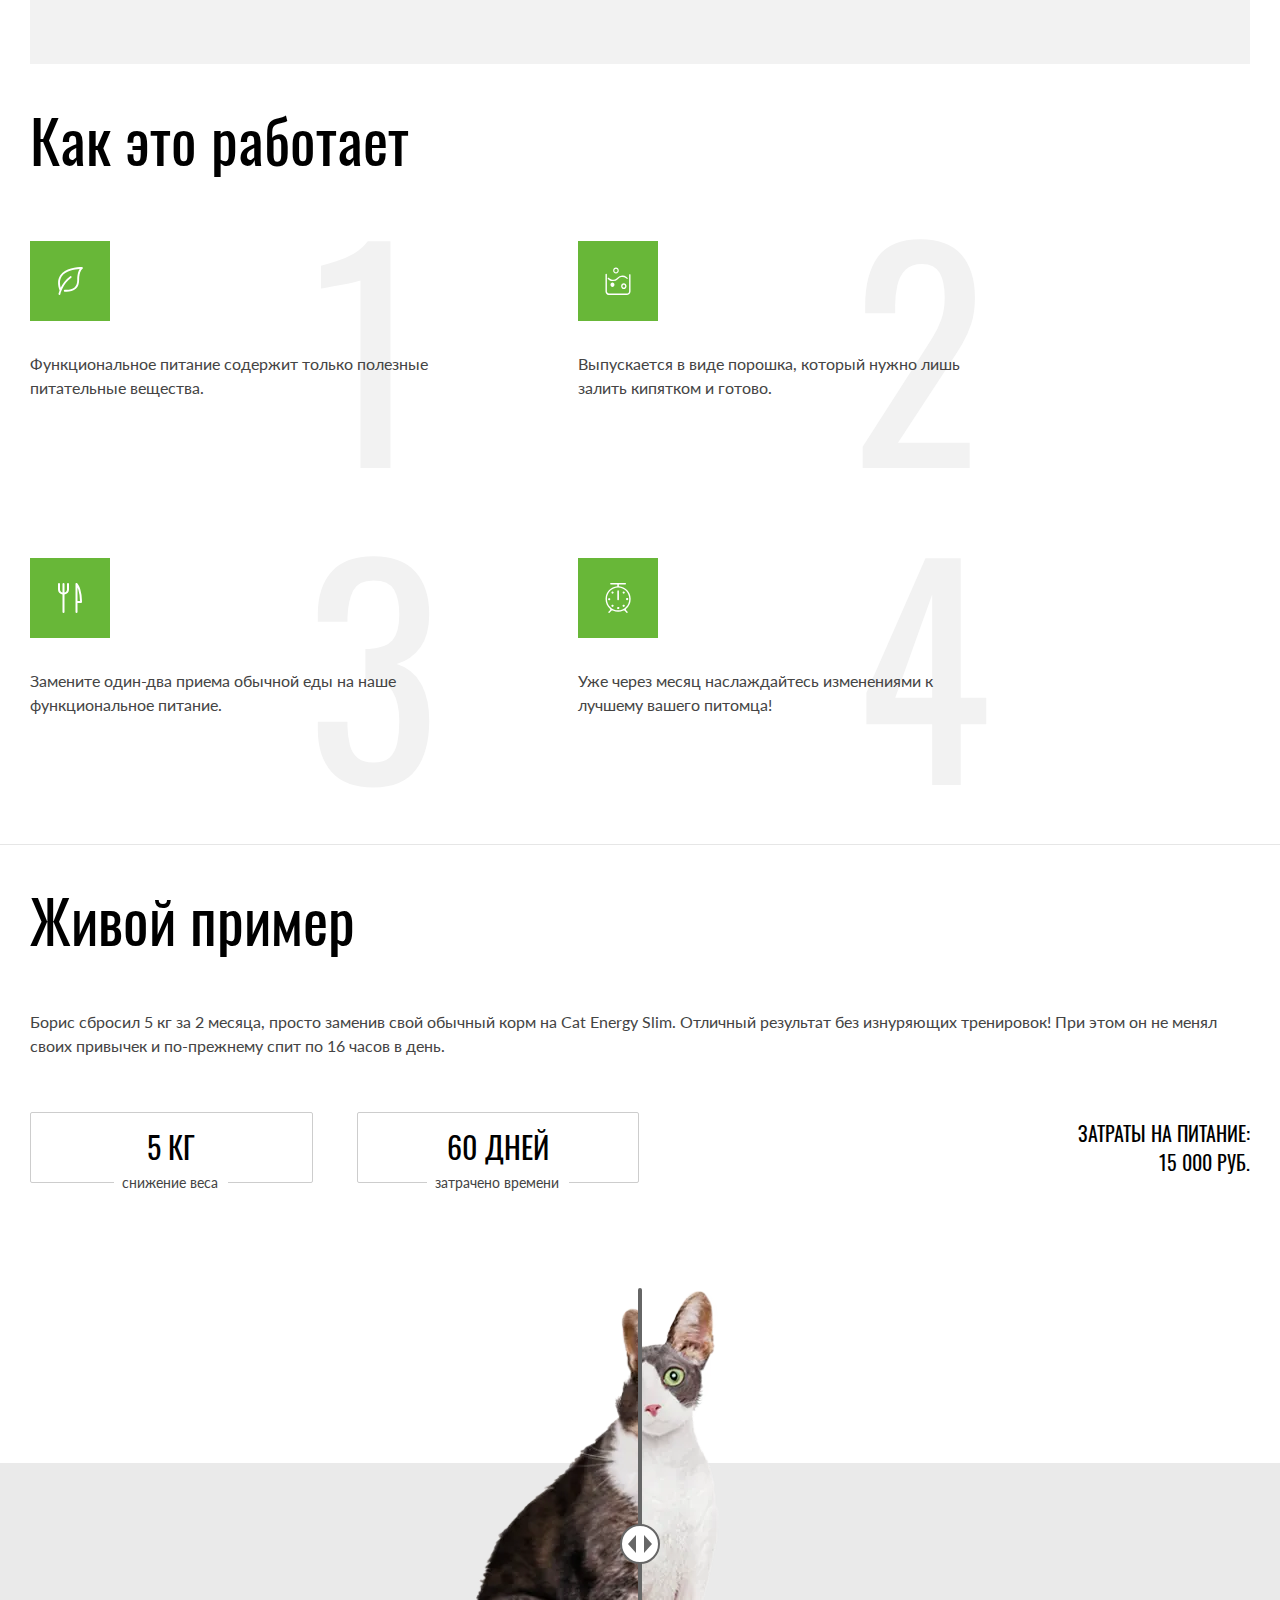
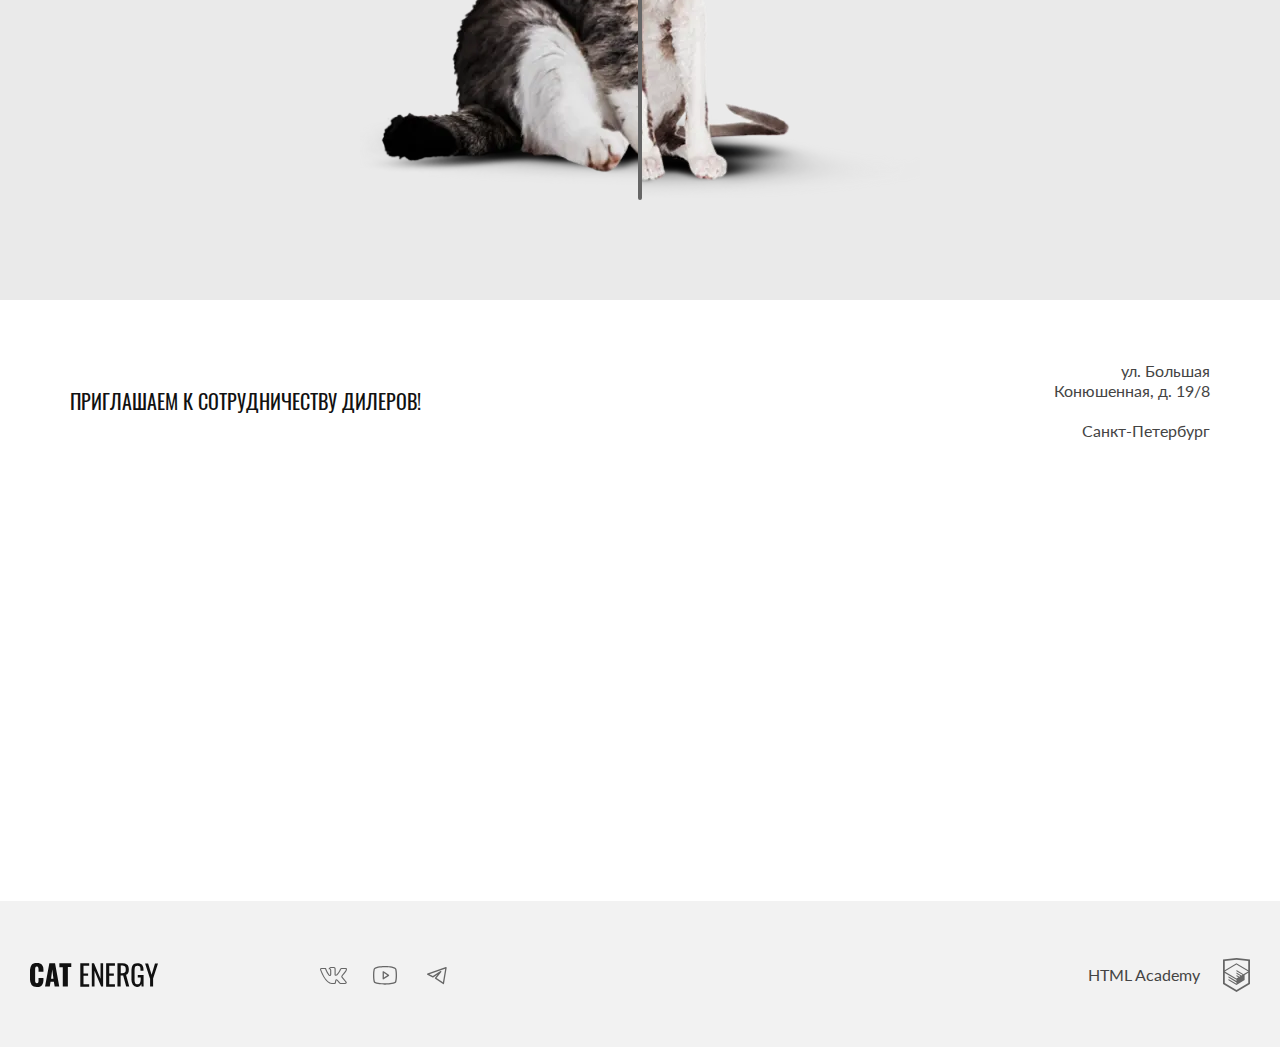
==== commit 6cf873f6: "Deploying to gh-pages from @ htmlacademy-adaptive/1794633-cat-energy-30@e3893f2c9c2f0395c5bc79fb3c98" ====
--- a/index.html
+++ b/index.html
@@ -1 +1 @@
-<!DOCTYPE html><html class="page" lang="ru"><head><meta charset="UTF-8"><title>HTML Academy: Кэт энерджи. Главная.</title><meta name="viewport" content="width=device-width,initial-scale=1"><link rel="icon" href="favicon.ico"><link rel="icon" href="favicons/icon.svg" type="image/svg+xml"><link rel="apple-touch-icon" href="favicons/180.png"><link rel="manifest" href="manifest.webmanifest"><link rel="stylesheet" href="styles/styles.css"><script src="scripts/index.js" defer="defer"></script></head><body class="page-body page-body--index"><header class="main-header"><nav class="main-header__nav"><div class="main-header__container"><a class="main-header__logo-link" href="#"><picture><source type="image/svg" width="202" height="59" media="(min-width: 1440px)" srcset="images/header/header-logo-desktop.svg"><source type="image/svg" width="174" height="50" media="(min-width: 768px)" srcset="images/header/header-logo-tablet.svg"><img class="main-header__logo" width="190" height="38" alt="Логотип магазина питания для котов - Кэт энерджи." src="images/header/header-logo.svg" loading="lazy"></picture></a><button class="main-header__menu-toggle main-header__menu-toggle--closed" type="button"><span class="visually-hidden">Открыть меню</span></button></div><ul class="main-header__menu main-header__menu--closed main-menu main-menu--index"><li class="main-menu__item"><a class="main-menu__link main-menu__link--active" href="#">Главная</a></li><li class="main-menu__item"><a class="main-menu__link" href="catalog.html">Каталог продукции</a></li><li class="main-menu__item"><a class="main-menu__link" href="form.html">Подбор программы</a></li></ul></nav></header><main class="main-container"><h1 class="visually-hidden">Кэт энерджи - функциональное питание для котов</h1><section class="hero"><h2 class="hero__title">Функциональное питание для котов</h2><p class="hero__slogan">Занялся собой? Займись котом!</p><picture><source type="image/png" width="552" height="499" media="(min-width: 1440px)" srcset="images/index/hero/index-can-desktop@1x.png, images/index/hero/index-can-desktop@2x.png 2x"><source type="image/png" width="709" height="609" media="(min-width: 768px)" srcset="images/index/hero/index-can-tablet@1x.png, images/index/hero/index-can-tablet@2x.png 2x"><img class="hero__image" width="280" height="270" alt="Питание для котов." src="images/index/hero/index-can@1x.png" srcset="images/index/hero/index-can@2x.png 2x"></picture><a class="hero__button button button--primary-s" href="form.html">подобрать программу</a></section><section class="diets"><h2 class="visually-hidden">Программы питания</h2><ul class="diets__list"><li class="diets__item diet"><h3 class="diet__title diet__title--slim">Похудение</h3><p class="diet__description">Ваш кот весит больше собаки и почти утратил способность лазить по деревьям? Пора на диету! Cat Energy Slim поможет вашему питомцу сбросить лишний вес.</p><a class="diet__link" href="catalog.html">каталог slim</a></li><li class="diets__item diet"><h3 class="diet__title diet__title--weight">Набор массы</h3><p class="diet__description">Заработать авторитет среди дворовых котов и даже собак? Серия Cat Energy Pro поможет вашему коту нарастить необходимые мышцы!</p><a class="diet__link" href="catalog.html">каталог pro</a></li></ul></section><section class="advantages"><h2 class="advantages__title">Как это работает</h2><ul class="advantages__list"><li class="advantages__item advantages__item--leaf">Функциональное питание содержит только полезные питательные вещества.</li><li class="advantages__item advantages__item--powder">Выпускается в виде порошка, который нужно лишь залить кипятком и готово.</li><li class="advantages__item advantages__item--cutlery">Замените один-два приема обычной еды на наше функциональное питание.</li><li class="advantages__item advantages__item--timer">Уже через месяц наслаждайтесь изменениями к лучшему вашего питомца!</li></ul></section><section class="example"><h2 class="example__title">Живой пример</h2><p class="example__description">Борис сбросил 5 кг за 2 месяца, просто заменив свой обычный корм на Cat Energy Slim. Отличный результат без изнуряющих тренировок! При этом он не менял своих привычек и по-прежнему спит по 16 часов в день.</p><div class="example__results-wrapper"><dl class="example__results results"><div class="results__item"><dt class="results__number">5 КГ</dt><dd class="results__description">снижение веса</dd></div><div class="results__item"><dt class="results__number">60 ДНЕЙ</dt><dd class="results__description">затрачено времени</dd></div></dl><p class="example__costs">Затраты на питание: <span class="example__costs-value">15 000 РУБ.</span></p></div><div class="example__slider example-slider"><picture><source type="image/png" width="560" height="512" media="(min-width: 768px)" srcset="images/index/example/cat-slider-stub-tablet@1x.png, images/index/example/cat-slider-stub-tablet@2x.png 2x"><img class="example-slider__image example-slider__image--before" width="280" height="256" alt="Сравнение До диеты и После." src="images/index/example/cat-slider-stub@1x.png" srcset="images/index/example/cat-slider-stub@2x.png 2x"></picture></div></section></main><footer class="main-footer"><section class="main-footer__location location"><h2 class="visually-hidden">Адрес</h2><div class="location__business-card business-card"><p class="business-card__title">приглашаем к сотрудничеству дилеров!</p><p class="business-card__street">ул. Большая Конюшенная, д. 19/8 <span class="business-card__city">Санкт-Петербург</span></p></div><picture><source type="image/png" width="1440" height="400" media="(min-width: 1440px)" srcset="images/footer/map-stub-desktop@1x.png, images/footer/map-stub-desktop@2x.png 2x"><source type="image/png" width="768" height="400" media="(min-width: 768px)" srcset="images/footer/map-stub-tablet@1x.png, images/footer/map-stub-tablet@2x.png 2x"><img class="location__map" width="320" height="362" alt="Расположение на карте." src="images/footer/map-stub@1x.png" srcset="images/footer/map-stub@2x.png 2x"></picture></section><section class="main-footer__links footer-links"><div class="footer-links__wrapper"><h2 class="visually-hidden">Дополнительные навигационные ссылки и социальные сети</h2><a class="footer-links__logo" href="#" aria-label="Логотип Кэт энерджи."><svg class="main-footer__logo-name" aria-hidden="true" focusable="false" width="128" height="24" viewBox="0 0 128 24" fill="none" xmlns="http://www.w3.org/2000/svg"><path d="M1.62 21.96a9.43 9.43 0 0 1-1.6-5.72v-8.48a9.56 9.56 0 0 1 1.5-5.82c1.1-1.33 2.8-1.94 5.31-1.94 2.5 0 4.1.61 5.1 1.74a7.43 7.43 0 0 1 1.51 5v2.04h-4.9v-2.35a5.4 5.4 0 0 0-.3-2.04 1.42 1.42 0 0 0-1.4-.82c-.71 0-1.21.2-1.41.72a6.72 6.72 0 0 0-.3 2.25v10.92a4.3 4.3 0 0 0 .4 2.15c.2.5.7.71 1.4.71s1.1-.2 1.3-.71c.23-.7.33-1.42.3-2.15v-2.45h4.91v2.05a7.92 7.92 0 0 1-1.5 5.1c-1 1.23-2.7 1.84-5.1 1.84-2.41-.1-4.22-.71-5.22-2.04Zm17.73-21.66h5.7l4.21 23.3h-4.6l-.8-4.91h-3.31l-.8 4.9h-4.7l4.3-23.28Zm4.1 15.33-1.2-9.1-1.2 9.1h2.4Zm9.32-11.44h-3.4v-3.88h11.9v3.78h-3.4v19.5h-5.1v-19.4Zm17.63-3.89h8.8v2.46h-5.7v7.66h4.6v2.35h-4.6v8.57h5.7v2.35h-8.9v-23.38h.1Zm11.4 0h2.21l6.51 15.43v-15.42h2.6v23.28h-2l-6.6-15.93v15.93h-2.71v-23.28Zm14.33 0h8.81v2.46h-5.7v7.66h4.6v2.35h-4.6v8.57h5.7v2.35h-8.81v-23.38Zm11.41 0h4.61a7.9 7.9 0 0 1 5.1 1.44c1.1.92 1.6 2.55 1.6 4.7 0 2.96-.9 4.8-2.8 5.4l3.21 11.65h-3.1l-3-10.93h-2.51v10.93h-3.2v-23.18h.1Zm4.41 10.01c1.03.1 2.06-.2 2.9-.81.6-.51.9-1.53.9-3.07a6.72 6.72 0 0 0-.3-2.24 2.58 2.58 0 0 0-1.1-1.23 4.49 4.49 0 0 0-2.2-.4h-1.4v7.65h1.2v.1Zm10.91 11.55a10.49 10.49 0 0 1-1.4-5.93v-7.76a17 17 0 0 1 .5-4.4c.34-1.06 1-2 1.9-2.65 1.12-.67 2.41-1 3.71-.92 2.1 0 3.6.51 4.5 1.64a7.93 7.93 0 0 1 1.41 5.1v.82h-3v-.71c0-.86-.07-1.71-.2-2.56a2.05 2.05 0 0 0-.8-1.32 3.05 3.05 0 0 0-1.9-.51 2.96 2.96 0 0 0-2.01.6 2.3 2.3 0 0 0-.8 1.64c-.13.92-.2 1.84-.2 2.76v8.68a9.43 9.43 0 0 0 .6 3.88c.4.82 1.2 1.12 2.4 1.12a2.38 2.38 0 0 0 2.4-1.22c.53-1.3.77-2.69.7-4.09v-1.63h-2.9v-2.35h5.81v11.54h-2l-.3-2.65a4.17 4.17 0 0 1-1.56 2.2c-.74.53-1.64.8-2.55.76a4.92 4.92 0 0 1-4.3-2.04Zm17.13-6.44-4.9-15.01h3l3.5 11.23 3.4-11.23h3.01l-4.9 15.01v8.17h-3.01v-8.17h-.1Z" fill="#111"/></svg></a><ul class="footer-links__socials socials"><li class="socials__item"><a class="socials__link socials__link--vk" href="https://vk.com/htmlacademy"><span class="visually-hidden">Вконтакте</span> <svg class="socials__image" aria-hidden="true" focusable="false" width="28" height="22" viewBox="0 0 28 22" fill="none" xmlns="http://www.w3.org/2000/svg"><path d="M1 5.34c0-.86.52-1.32 1.55-1.38l3.97.02c.26 0 .44.13.53.38.4 1.26.86 2.34 1.37 3.25.5.92 1.17 1.97 1.99 3.16.07.15.18.23.34.23.13 0 .22-.06.3-.18l.07-.28.03-4.35c0-.3-.07-.5-.23-.6-.15-.1-.43-.18-.83-.23-.32-.05-.48-.23-.48-.55 0-.07 0-.12.02-.15.38-1.09 1.44-1.63 3.2-1.63l1.5-.03c.67 0 1.23.16 1.67.48.44.32.67.82.67 1.5v5.72c.12.08.24.12.34.12.27 0 .5-.15.7-.45 1.95-2.58 3-4.31 3.17-5.18a.3.3 0 0 1 .05-.13c.12-.25.33-.47.61-.65.29-.19.53-.31.75-.38a.55.55 0 0 1 .24-.05h4.13l.26.03c.36 0 .63.16.83.47.07.1.12.21.15.33a2.4 2.4 0 0 1 .06.55v.18a6.11 6.11 0 0 1-.94 2.2 23.4 23.4 0 0 1-1.93 2.53c-.79.9-1.27 1.5-1.47 1.78a.93.93 0 0 0-.24.56c0 .13.07.28.21.45l3.9 4.63c.2.26.31.56.31.88 0 .38-.16.7-.48.95-.32.25-.7.4-1.14.43l-.46.02h-4.04c-.02 0-.06 0-.11.02a.86.86 0 0 1-.1.01c-.4 0-.76-.16-1.1-.48-.12-.13-.96-1.12-2.5-2.97a1.39 1.39 0 0 0-.38-.32 38.47 38.47 0 0 0-.53 2.24l-.08.42a1.4 1.4 0 0 1-1.12 1.06l-.37.02h-2.61c-1.48 0-2.95-.63-4.41-1.9a19.3 19.3 0 0 1-3.96-4.95 47.51 47.51 0 0 1-3.28-7.05 1.92 1.92 0 0 1-.13-.73Zm16.01 6.51c-.37 0-.7-.1-1.01-.29a.9.9 0 0 1-.45-.79v-5.78c0-.34-.1-.58-.27-.72-.18-.14-.49-.21-.93-.21l-1.52.05c-.76 0-1.34.12-1.73.37.78.36 1.17.93 1.17 1.71v4.43a1.5 1.5 0 0 1-.53 1.04 1.6 1.6 0 0 1-1.07.42c-.53 0-.94-.24-1.22-.73a26.16 26.16 0 0 1-3.1-5.63l-.23-.66-3.55-.02c-.23 0-.36.01-.38.03-.03.03-.04.1-.04.22 0 .15.01.3.05.48l.56 1.4c1.49 3.64 3.11 6.51 4.86 8.6 1.75 2.1 3.47 3.15 5.16 3.15h2.66c.1 0 .19-.03.24-.09.05-.06.1-.17.13-.34l.06-.25.5-2.21c.15-.3.27-.5.38-.6.2-.2.42-.28.69-.28.43 0 .86.24 1.3.73l2.27 2.71c.14.22.3.33.45.33h4.4c.53 0 .8-.13.8-.38a.47.47 0 0 0-.08-.25l-3.87-4.55c-.3-.35-.45-.73-.45-1.13 0-.4.14-.8.43-1.16.23-.34.68-.9 1.34-1.67.67-.78 1.25-1.51 1.75-2.19.5-.68.82-1.3.98-1.85l.08-.33a.37.37 0 0 1-.02-.16.54.54 0 0 0-.03-.19h-4.18c-.27.1-.48.25-.64.45l-.16.48c-.45 1.16-1.6 2.94-3.5 5.36-.36.33-.8.5-1.3.5Z" fill="#666"/></svg></a></li><li class="socials__item"><a class="socials__link socials__link--youtube" href="https://www.youtube.com/user/htmlacademyru"><span class="visually-hidden" lang="en">Youtube</span> <svg class="socials__image" aria-hidden="true" focusable="false" width="28" height="22" viewBox="0 0 28 22" fill="none" xmlns="http://www.w3.org/2000/svg"><path d="m17.85 10.8-5.24-3.5a.65.65 0 0 0-1.01.55v6.98a.65.65 0 0 0 1.01.54l5.24-3.49a.65.65 0 0 0 0-1.09Zm-4.94 2.8v-4.53l3.4 2.27-3.4 2.27Zm12.48-8.56a2.4 2.4 0 0 0-1.45-1.63c-3.72-1.43-9.69-1.41-9.94-1.41s-6.22-.02-9.94 1.4a2.4 2.4 0 0 0-1.45 1.64 25.32 25.32 0 0 0-.61 6.3c0 3.26.33 5.22.61 6.3a2.4 2.4 0 0 0 1.45 1.63c3.72 1.43 9.69 1.4 9.94 1.4h.08c.75 0 6.31-.04 9.86-1.4a2.4 2.4 0 0 0 1.45-1.64c.28-1.07.61-3.03.61-6.3 0-3.25-.33-5.22-.61-6.29Zm-1.27 12.27a1.1 1.1 0 0 1-.65.74c-3.5 1.34-9.4 1.32-9.47 1.32-.07 0-5.98.02-9.47-1.32a1.09 1.09 0 0 1-.65-.74c-.27-1-.57-2.85-.57-5.97 0-3.12.3-4.97.57-5.97a1.1 1.1 0 0 1 .65-.74c3.5-1.34 9.4-1.32 9.47-1.32.07 0 5.98-.02 9.47 1.32a1.1 1.1 0 0 1 .65.74c.27 1 .57 2.85.57 5.97 0 3.12-.3 4.96-.57 5.97Z" fill="#666"/></svg></a></li><li class="socials__item"><a class="socials__link socials__link--telegram" href="https://t.me/htmlacademy"><span class="visually-hidden">Телеграм</span> <svg class="socials__image" aria-hidden="true" focusable="false" width="28" height="22" viewBox="0 0 28 22" fill="none" xmlns="http://www.w3.org/2000/svg"><path fill-rule="evenodd" clip-rule="evenodd" d="M23.46 3.15c.18.15.27.38.23.61l-2.63 15.76a.66.66 0 0 1-1.01.44l-7.88-5.25a.66.66 0 0 1-.15-.96l2.61-3.26-4.36 2.9a.66.66 0 0 1-.65.05l-5.26-2.63a.66.66 0 0 1 .08-1.2l18.38-6.57a.66.66 0 0 1 .64.11Zm-17.13 7.17 3.53 1.77 7.56-5.04a.66.66 0 0 1 .88.96l-4.8 6 6.43 4.3 2.28-13.66-15.88 5.67Z" fill="#666"/></svg></a></li></ul><a class="footer-links__copyright copyright" href="https://htmlacademy.ru/intensive/adaptive"><span class="copyright__title">HTML Academy</span></a></div></section></footer></body></html>+<!DOCTYPE html><html class="page" lang="ru"><head><meta charset="UTF-8"><title>HTML Academy: Кэт энерджи. Главная.</title><meta name="viewport" content="width=device-width,initial-scale=1"><link rel="icon" href="favicon.ico"><link rel="icon" href="favicons/icon.svg" type="image/svg+xml"><link rel="apple-touch-icon" href="favicons/180.png"><link rel="manifest" href="manifest.webmanifest"><link rel="stylesheet" href="styles/styles.css"><script src="scripts/index.js" defer="defer"></script></head><body class="page-body page-body--index"><header class="main-header"><nav class="main-header__nav"><div class="main-header__container"><a class="main-header__logo-link" href="#"><picture><source type="image/svg+xml" width="202" height="59" media="(min-width: 1440px)" srcset="images/header/header-logo-desktop.svg"><source type="image/svg+xml" width="174" height="50" media="(min-width: 768px)" srcset="images/header/header-logo-tablet.svg"><img class="main-header__logo" width="190" height="38" alt="Логотип магазина питания для котов - Кэт энерджи." src="images/header/header-logo.svg" loading="lazy"></picture></a><button class="main-header__menu-toggle main-header__menu-toggle--closed" type="button"><span class="visually-hidden">Открыть меню</span></button></div><ul class="main-header__menu main-header__menu--closed main-header__menu--no-js main-menu main-menu--index"><li class="main-menu__item"><a class="main-menu__link main-menu__link--active" href="#">Главная</a></li><li class="main-menu__item"><a class="main-menu__link" href="catalog.html">Каталог продукции</a></li><li class="main-menu__item"><a class="main-menu__link" href="form.html">Подбор программы</a></li></ul></nav></header><main class="main-container"><h1 class="visually-hidden">Кэт энерджи - функциональное питание для котов</h1><section class="hero"><div class="hero__container cup-container"><h2 class="hero__title">Функциональное питание для котов</h2><p class="hero__slogan">Занялся собой? Займись котом!</p><picture><source type="image/webp" width="552" height="499" media="(min-width: 1440px)" srcset="images/index/hero/index-can-desktop@1x.webp, images/index/hero/index-can-desktop@2x.webp 2x"><source type="image/webp" width="709" height="609" media="(min-width: 768px)" srcset="images/index/hero/index-can-tablet@1x.webp, images/index/hero/index-can-tablet@2x.webp 2x"><img class="hero__image" width="280" height="270" alt="Питание для котов." src="images/index/hero/index-can@1x.webp" srcset="images/index/hero/index-can@2x.webp 2x"></picture><a class="hero__button button button--primary-color button--general-size" href="form.html"><span class="button__description">подобрать программу</span></a></div></section><section class="diets cup-container"><h2 class="visually-hidden">Программы питания</h2><ul class="diets__list"><li class="diets__item diet diet--slim"><h3 class="diet__title diet__title--slim">Похудение</h3><p class="diet__description">Ваш кот весит больше собаки и почти утратил способность лазить по деревьям? Пора на диету! Cat Energy Slim поможет вашему питомцу сбросить лишний вес.</p><div class="diet__link-wrapper"><a class="diet__link" href="catalog.html">каталог slim</a></div></li><li class="diets__item diet diet--weight"><h3 class="diet__title diet__title--weight">Набор массы</h3><p class="diet__description">Заработать авторитет среди дворовых котов и даже собак? Серия Cat Energy Pro поможет вашему коту нарастить необходимые мышцы!</p><div class="diet__link-wrapper"><a class="diet__link" href="catalog.html">каталог pro</a></div></li></ul></section><section class="advantages cup-container"><h2 class="advantages__title">Как это работает</h2><ul class="advantages__list"><li class="advantages__item advantages__item--leaf">Функциональное питание содержит только полезные питательные вещества.</li><li class="advantages__item advantages__item--powder">Выпускается в виде порошка, который нужно лишь залить кипятком и готово.</li><li class="advantages__item advantages__item--cutlery">Замените один-два приема обычной еды на наше функциональное питание.</li><li class="advantages__item advantages__item--timer">Уже через месяц наслаждайтесь изменениями к лучшему вашего&nbsp;питомца!</li></ul></section><section class="example"><div class="example__container cup-container"><h2 class="example__title">Живой пример</h2><p class="example__description">Борис сбросил 5 кг за 2 месяца, просто заменив свой обычный корм на Cat Energy Slim. Отличный результат без изнуряющих тренировок! При этом он не менял своих привычек и по-прежнему спит по 16 часов в день.</p><div class="example__results-wrapper"><dl class="example__results results"><div class="results__item"><dt class="results__number">5 КГ</dt><dd class="results__description">снижение веса</dd></div><div class="results__item"><dt class="results__number">60 ДНЕЙ</dt><dd class="results__description">затрачено времени</dd></div></dl><p class="example__costs">Затраты на питание: <span class="example__costs-value">15 000 РУБ.</span></p></div></div><div class="example__slider example-slider"><picture><source media="(min-width: 768px)" srcset="images/index/example/fat-cat-slider-tablet@1x.webp, images/index/example/fat-cat-slider-tablet@2x.webp 2x" type="image/webp" width="560" height="512"><img class="example-slider__image example-slider__image--fat" loading="lazy" src="images/index/example/fat-cat-slider@1x.webp" srcset="images/index/example/fat-cat-slider@2x.webp 2x" width="280" height="256" alt="результат 'ДО'."></picture><button class="example-slider__button button" type="button" aria-label="кнопка слайдера"></button><picture><source media="(min-width: 768px)" srcset="images/index/example/thin-cat-slider-tablet@1x.webp, images/index/example/thin-cat-slider-tablet@2x.webp 2x" type="image/webp" width="560" height="512"><img class="example-slider__image example-slider__image--thin" loading="lazy" src="images/index/example/thin-cat-slider@1x.webp" srcset="images/index/example/thin-cat-slider@2x.webp 2x" width="280" height="256" alt="результат 'ПОСЛЕ'."></picture></div></section></main><footer class="main-footer"><section class="main-footer__location location"><h2 class="visually-hidden">Адрес</h2><div class="location__business-card business-card cup-container"><p class="business-card__title">приглашаем к&nbsp;сотрудничеству дилеров!</p><p class="business-card__street">ул. Большая Конюшенная, д. 19/8 <span class="business-card__city">Санкт-Петербург</span></p></div><iframe class="location__map" title="Карта." src="https://www.google.com/maps/embed?pb=!1m18!1m12!1m3!1d26886.827559107398!2d30.326046479230065!3d59.942505644494815!2m3!1f0!2f0!3f0!3m2!1i1024!2i768!4f13.1!3m3!1m2!1s0x4696310fca3de3a1%3A0xba80b1be36549aba!2sHtml%20Academy!5e0!3m2!1sru!2sru!4v1706097194983!5m2!1sru!2sru" width="320" height="362" style="border:0;" allowfullscreen="" loading="lazy" referrerpolicy="no-referrer-when-downgrade"></iframe><noscript><picture><source type="image/png" width="1440" height="400" media="(min-width: 1440px)" srcset="images/footer/map-stub-desktop@1x.png, images/footer/map-stub-desktop@2x.png 2x"><source type="image/png" width="768" height="400" media="(min-width: 768px)" srcset="images/footer/map-stub-tablet@1x.png, images/footer/map-stub-tablet@2x.png 2x"><img class="location__map" width="320" height="362" alt="Расположение на карте." src="images/footer/map-stub@1x.png" srcset="images/footer/map-stub@2x.png 2x"></picture></noscript></section><section class="main-footer__links footer-links cup-container"><h2 class="visually-hidden">Дополнительные навигационные ссылки и социальные сети</h2><a class="footer-links__logo" href="#" aria-label="Логотип Кэт энерджи."><svg class="main-footer__logo-name" aria-hidden="true" focusable="false" width="128" height="24" viewBox="0 0 128 24" fill="none" xmlns="http://www.w3.org/2000/svg"><path d="M1.62 21.96a9.43 9.43 0 0 1-1.6-5.72v-8.48a9.56 9.56 0 0 1 1.5-5.82c1.1-1.33 2.8-1.94 5.31-1.94 2.5 0 4.1.61 5.1 1.74a7.43 7.43 0 0 1 1.51 5v2.04h-4.9v-2.35a5.4 5.4 0 0 0-.3-2.04 1.42 1.42 0 0 0-1.4-.82c-.71 0-1.21.2-1.41.72a6.72 6.72 0 0 0-.3 2.25v10.92a4.3 4.3 0 0 0 .4 2.15c.2.5.7.71 1.4.71s1.1-.2 1.3-.71c.23-.7.33-1.42.3-2.15v-2.45h4.91v2.05a7.92 7.92 0 0 1-1.5 5.1c-1 1.23-2.7 1.84-5.1 1.84-2.41-.1-4.22-.71-5.22-2.04Zm17.73-21.66h5.7l4.21 23.3h-4.6l-.8-4.91h-3.31l-.8 4.9h-4.7l4.3-23.28Zm4.1 15.33-1.2-9.1-1.2 9.1h2.4Zm9.32-11.44h-3.4v-3.88h11.9v3.78h-3.4v19.5h-5.1v-19.4Zm17.63-3.89h8.8v2.46h-5.7v7.66h4.6v2.35h-4.6v8.57h5.7v2.35h-8.9v-23.38h.1Zm11.4 0h2.21l6.51 15.43v-15.42h2.6v23.28h-2l-6.6-15.93v15.93h-2.71v-23.28Zm14.33 0h8.81v2.46h-5.7v7.66h4.6v2.35h-4.6v8.57h5.7v2.35h-8.81v-23.38Zm11.41 0h4.61a7.9 7.9 0 0 1 5.1 1.44c1.1.92 1.6 2.55 1.6 4.7 0 2.96-.9 4.8-2.8 5.4l3.21 11.65h-3.1l-3-10.93h-2.51v10.93h-3.2v-23.18h.1Zm4.41 10.01c1.03.1 2.06-.2 2.9-.81.6-.51.9-1.53.9-3.07a6.72 6.72 0 0 0-.3-2.24 2.58 2.58 0 0 0-1.1-1.23 4.49 4.49 0 0 0-2.2-.4h-1.4v7.65h1.2v.1Zm10.91 11.55a10.49 10.49 0 0 1-1.4-5.93v-7.76a17 17 0 0 1 .5-4.4c.34-1.06 1-2 1.9-2.65 1.12-.67 2.41-1 3.71-.92 2.1 0 3.6.51 4.5 1.64a7.93 7.93 0 0 1 1.41 5.1v.82h-3v-.71c0-.86-.07-1.71-.2-2.56a2.05 2.05 0 0 0-.8-1.32 3.05 3.05 0 0 0-1.9-.51 2.96 2.96 0 0 0-2.01.6 2.3 2.3 0 0 0-.8 1.64c-.13.92-.2 1.84-.2 2.76v8.68a9.43 9.43 0 0 0 .6 3.88c.4.82 1.2 1.12 2.4 1.12a2.38 2.38 0 0 0 2.4-1.22c.53-1.3.77-2.69.7-4.09v-1.63h-2.9v-2.35h5.81v11.54h-2l-.3-2.65a4.17 4.17 0 0 1-1.56 2.2c-.74.53-1.64.8-2.55.76a4.92 4.92 0 0 1-4.3-2.04Zm17.13-6.44-4.9-15.01h3l3.5 11.23 3.4-11.23h3.01l-4.9 15.01v8.17h-3.01v-8.17h-.1Z" fill="#111"/></svg></a><ul class="footer-links__socials socials"><li class="socials__item"><a class="socials__link socials__link--vk" href="https://vk.com/htmlacademy"><span class="visually-hidden">Вконтакте</span> <svg class="socials__image" aria-hidden="true" focusable="false" width="28" height="22" viewBox="0 0 28 22" fill="none" xmlns="http://www.w3.org/2000/svg"><path d="M1 5.34c0-.86.52-1.32 1.55-1.38l3.97.02c.26 0 .44.13.53.38.4 1.26.86 2.34 1.37 3.25.5.92 1.17 1.97 1.99 3.16.07.15.18.23.34.23.13 0 .22-.06.3-.18l.07-.28.03-4.35c0-.3-.07-.5-.23-.6-.15-.1-.43-.18-.83-.23-.32-.05-.48-.23-.48-.55 0-.07 0-.12.02-.15.38-1.09 1.44-1.63 3.2-1.63l1.5-.03c.67 0 1.23.16 1.67.48.44.32.67.82.67 1.5v5.72c.12.08.24.12.34.12.27 0 .5-.15.7-.45 1.95-2.58 3-4.31 3.17-5.18a.3.3 0 0 1 .05-.13c.12-.25.33-.47.61-.65.29-.19.53-.31.75-.38a.55.55 0 0 1 .24-.05h4.13l.26.03c.36 0 .63.16.83.47.07.1.12.21.15.33a2.4 2.4 0 0 1 .06.55v.18a6.11 6.11 0 0 1-.94 2.2 23.4 23.4 0 0 1-1.93 2.53c-.79.9-1.27 1.5-1.47 1.78a.93.93 0 0 0-.24.56c0 .13.07.28.21.45l3.9 4.63c.2.26.31.56.31.88 0 .38-.16.7-.48.95-.32.25-.7.4-1.14.43l-.46.02h-4.04c-.02 0-.06 0-.11.02a.86.86 0 0 1-.1.01c-.4 0-.76-.16-1.1-.48-.12-.13-.96-1.12-2.5-2.97a1.39 1.39 0 0 0-.38-.32 38.47 38.47 0 0 0-.53 2.24l-.08.42a1.4 1.4 0 0 1-1.12 1.06l-.37.02h-2.61c-1.48 0-2.95-.63-4.41-1.9a19.3 19.3 0 0 1-3.96-4.95 47.51 47.51 0 0 1-3.28-7.05 1.92 1.92 0 0 1-.13-.73Zm16.01 6.51c-.37 0-.7-.1-1.01-.29a.9.9 0 0 1-.45-.79v-5.78c0-.34-.1-.58-.27-.72-.18-.14-.49-.21-.93-.21l-1.52.05c-.76 0-1.34.12-1.73.37.78.36 1.17.93 1.17 1.71v4.43a1.5 1.5 0 0 1-.53 1.04 1.6 1.6 0 0 1-1.07.42c-.53 0-.94-.24-1.22-.73a26.16 26.16 0 0 1-3.1-5.63l-.23-.66-3.55-.02c-.23 0-.36.01-.38.03-.03.03-.04.1-.04.22 0 .15.01.3.05.48l.56 1.4c1.49 3.64 3.11 6.51 4.86 8.6 1.75 2.1 3.47 3.15 5.16 3.15h2.66c.1 0 .19-.03.24-.09.05-.06.1-.17.13-.34l.06-.25.5-2.21c.15-.3.27-.5.38-.6.2-.2.42-.28.69-.28.43 0 .86.24 1.3.73l2.27 2.71c.14.22.3.33.45.33h4.4c.53 0 .8-.13.8-.38a.47.47 0 0 0-.08-.25l-3.87-4.55c-.3-.35-.45-.73-.45-1.13 0-.4.14-.8.43-1.16.23-.34.68-.9 1.34-1.67.67-.78 1.25-1.51 1.75-2.19.5-.68.82-1.3.98-1.85l.08-.33a.37.37 0 0 1-.02-.16.54.54 0 0 0-.03-.19h-4.18c-.27.1-.48.25-.64.45l-.16.48c-.45 1.16-1.6 2.94-3.5 5.36-.36.33-.8.5-1.3.5Z" fill="#666"/></svg></a></li><li class="socials__item"><a class="socials__link socials__link--youtube" href="https://www.youtube.com/user/htmlacademyru"><span class="visually-hidden" lang="en">Youtube</span> <svg class="socials__image" aria-hidden="true" focusable="false" width="28" height="22" viewBox="0 0 28 22" fill="none" xmlns="http://www.w3.org/2000/svg"><path d="m17.85 10.8-5.24-3.5a.65.65 0 0 0-1.01.55v6.98a.65.65 0 0 0 1.01.54l5.24-3.49a.65.65 0 0 0 0-1.09Zm-4.94 2.8v-4.53l3.4 2.27-3.4 2.27Zm12.48-8.56a2.4 2.4 0 0 0-1.45-1.63c-3.72-1.43-9.69-1.41-9.94-1.41s-6.22-.02-9.94 1.4a2.4 2.4 0 0 0-1.45 1.64 25.32 25.32 0 0 0-.61 6.3c0 3.26.33 5.22.61 6.3a2.4 2.4 0 0 0 1.45 1.63c3.72 1.43 9.69 1.4 9.94 1.4h.08c.75 0 6.31-.04 9.86-1.4a2.4 2.4 0 0 0 1.45-1.64c.28-1.07.61-3.03.61-6.3 0-3.25-.33-5.22-.61-6.29Zm-1.27 12.27a1.1 1.1 0 0 1-.65.74c-3.5 1.34-9.4 1.32-9.47 1.32-.07 0-5.98.02-9.47-1.32a1.09 1.09 0 0 1-.65-.74c-.27-1-.57-2.85-.57-5.97 0-3.12.3-4.97.57-5.97a1.1 1.1 0 0 1 .65-.74c3.5-1.34 9.4-1.32 9.47-1.32.07 0 5.98-.02 9.47 1.32a1.1 1.1 0 0 1 .65.74c.27 1 .57 2.85.57 5.97 0 3.12-.3 4.96-.57 5.97Z" fill="#666"/></svg></a></li><li class="socials__item"><a class="socials__link socials__link--telegram" href="https://t.me/htmlacademy"><span class="visually-hidden">Телеграм</span> <svg class="socials__image" aria-hidden="true" focusable="false" width="28" height="22" viewBox="0 0 28 22" fill="none" xmlns="http://www.w3.org/2000/svg"><path fill-rule="evenodd" clip-rule="evenodd" d="M23.46 3.15c.18.15.27.38.23.61l-2.63 15.76a.66.66 0 0 1-1.01.44l-7.88-5.25a.66.66 0 0 1-.15-.96l2.61-3.26-4.36 2.9a.66.66 0 0 1-.65.05l-5.26-2.63a.66.66 0 0 1 .08-1.2l18.38-6.57a.66.66 0 0 1 .64.11Zm-17.13 7.17 3.53 1.77 7.56-5.04a.66.66 0 0 1 .88.96l-4.8 6 6.43 4.3 2.28-13.66-15.88 5.67Z" fill="#666"/></svg></a></li></ul><a class="footer-links__copyright copyright" href="https://htmlacademy.ru/intensive/adaptive"><span class="copyright__title">HTML Academy</span></a></section></footer></body></html>--- a/styles/styles.css
+++ b/styles/styles.css
@@ -1 +1 @@
-@charset "UTF-8";@font-face{font-family:"Oswald";font-weight:400;font-style:normal;font-display:swap;src:url(../fonts/oswald/oswaldregular.woff2)}@font-face{font-family:"Lato";font-weight:400;font-style:normal;font-display:swap;src:url(../fonts/lato/Lato-Regular.woff2)}.visually-hidden{position:absolute;width:1px;height:1px;margin:-1px;padding:0;overflow:hidden;border:0;clip:rect(0 0 0 0)}.button{text-decoration:none;text-align:center;display:block;border:0}.button--primary,.button--primary-s,.button--secondary{background-color:#68b738;color:#fff;font-size:16px;line-height:125%;font-weight:400;font-family:"Oswald","Arial","Helvetica",sans-serif;text-transform:uppercase}.button--primary-s,.button--secondary{font-size:14px;line-height:128.57%}.button--secondary{background-color:#f2f2f2;color:#444;font-size:16px;line-height:125%}.page-body{color:#444;font-size:14px;line-height:128.57%;font-weight:400;font-family:"Lato","Arial","Helvetica",sans-serif;background-color:#fff;margin:0;padding:0;height:100%}.main-header__menu-toggle{background-image:url(../images/icons/stack.svg#navigation-menu-open);background-repeat:no-repeat;border:0;width:18px;height:18px;padding:0;cursor:pointer}.main-menu{margin:0;padding:0;list-style:none}.main-menu__link{color:#000;font-size:20px;line-height:100%;font-weight:400;font-family:"Oswald","Arial","Helvetica",sans-serif;text-transform:uppercase;text-decoration:none;font-style:normal;display:inline-block}.advantages__list{margin:0;padding:0;list-style:none;display:flex;flex-direction:column;gap:20px}.advantages__title{color:#000;font-size:36px;line-height:111.11%;font-weight:400;font-family:"Oswald","Arial","Helvetica",sans-serif}.advantages__item{display:flex;gap:20px;align-items:center}.advantages__item::before{content:"";background-repeat:no-repeat;background-position:center;width:60px;height:60px;background-color:#68b738}.advantages__item--leaf::before{background-image:url(../images/icons/stack.svg#advantages-leaf);background-size:30px 32px}.advantages__item--powder::before{background-image:url(../images/icons/stack.svg#advantages-powder);background-size:27px 29px}.advantages__item--cutlery::before{background-image:url(../images/icons/stack.svg#advantages-cutlery);background-size:26px 30px}.advantages__item--timer::before{background-image:url(../images/icons/stack.svg#advantages-timer);background-size:26px 30px}.diet{background-color:#f2f2f2}.diet__link,.diet__title{color:#000;font-size:24px;line-height:154.17%;font-weight:400;font-family:"Oswald","Arial","Helvetica",sans-serif;text-transform:uppercase;display:flex}.diet__title--slim::before{content:"";background-image:url(../images/icons/stack.svg#diet-cat-slim);background-repeat:no-repeat;width:50px;height:53px}.diet__link::after,.diet__title--weight::before{content:"";background-image:url(../images/icons/stack.svg#diet-cat-weight);background-repeat:no-repeat;width:67px;height:50px}.diet__link{font-size:16px;line-height:100%;text-decoration:none;gap:15px}.diet__link::after{background-image:url(../images/icons/stack.svg#link-arrow-short);width:24px;height:12px}.diets__list{margin:0;padding:0;list-style:none}.example{background-color:#f2f2f2}.example__costs,.example__title{color:#000;font-size:36px;line-height:111.11%;font-weight:400;font-family:"Oswald","Arial","Helvetica",sans-serif}.example__costs{font-size:14px;line-height:142.86%;text-transform:uppercase}.hero{background-color:rgba(104,183,56,.85)}.hero__title{color:#fff;font-size:36px;line-height:100%;font-weight:400;font-family:"Oswald","Arial","Helvetica",sans-serif}.hero__slogan{color:#fff;font-size:14px;line-height:100%;text-transform:uppercase}.hero__button,.hero__slogan,.results__number{font-weight:400;font-family:"Oswald","Arial","Helvetica",sans-serif}.hero__button{color:#fff;font-size:14px;line-height:128.57%;text-transform:uppercase}.results__number{color:#000;font-size:24px;line-height:100%}.catalog__title,.results__description{color:#444;font-size:12px;line-height:100%;font-weight:400;font-family:"Lato","Arial","Helvetica",sans-serif}.catalog__title{color:#000;font-size:36px;font-family:"Oswald","Arial","Helvetica",sans-serif}.catalog__list{margin:0;padding:0;list-style:none}.catalog-card__title-link{text-decoration:none;font-style:normal;display:inline-block}.catalog-card__title{color:#222;font-size:16px;line-height:125%;font-weight:400;font-family:"Oswald","Arial","Helvetica",sans-serif;text-transform:uppercase}.catalog-card__table{color:#444;font-size:12px;line-height:133.33%;font-weight:400;font-family:"Lato","Arial","Helvetica",sans-serif}.catalog-extra__title{color:#000;font-size:24px;line-height:100%;font-weight:400;font-family:"Oswald","Arial","Helvetica",sans-serif}.catalog-extra__list{margin:0;padding:0;list-style:none}.catalog-extra-item__title{color:#222;font-size:16px;line-height:100%;font-weight:400;font-family:"Oswald","Arial","Helvetica",sans-serif;text-transform:uppercase}.catalog-extra-item__description{color:#444;font-size:14px;line-height:100%;font-weight:400;font-family:"Lato","Arial","Helvetica",sans-serif}.catalog-gift{background-color:rgba(104,183,56,.85)}.catalog-gift__description{color:#fff;font-size:16px;line-height:125%;font-weight:400;font-family:"Lato","Arial","Helvetica",sans-serif}.catalog-gift__description::before,.catalog-more-card::before{content:"";background-image:url(../images/icons/stack.svg#catalog-gift);background-repeat:no-repeat;width:78px;height:81px}.catalog-gift__description,.catalog-more-card{display:flex;flex-direction:column}.catalog-more-card::before{background-image:url(../images/icons/stack.svg#catalog-plus-sign);width:30px;height:30px}.catalog-more-card__title-link{text-decoration:none;font-style:normal;display:inline-block}.catalog-more-card__title{color:#111;font-size:16px;line-height:125%;font-weight:400;font-family:"Oswald","Arial","Helvetica",sans-serif;text-transform:uppercase}.catalog-more-card__description{color:#444;font-size:12px;line-height:133.33%;font-weight:400;font-family:"Lato","Arial","Helvetica",sans-serif}.cat-characteristics{border:0;display:flex;flex-direction:column;gap:14px}.cat-characteristics__item{display:flex;gap:13px}.cat-characteristics__input{flex-grow:1}.comments,.contacts{border:0;display:flex;flex-direction:column}.contacts{gap:14px}.contacts__item{display:flex;gap:13px;position:relative}.contacts__item::after{content:"";display:block;position:absolute;right:12px;background-position:center;background-repeat:no-repeat;background-color:#000;width:20px;height:20px}.contacts__item--email::after{-webkit-mask-image:url(../images/icons/stack.svg#input-email);mask-image:url(../images/icons/stack.svg#input-email)}.contacts__item--phone::after{-webkit-mask-image:url(../images/icons/stack.svg#input-phone);mask-image:url(../images/icons/stack.svg#input-phone)}.contacts__input{flex-grow:1}.diet-selector,.extra-ingredients{border:0;display:flex;flex-direction:column;gap:13px}.form,.form__inner-title,.form__input,.form__required-fields-note{color:#444;font-size:16px;line-height:112.5%;font-weight:400;font-family:"Oswald","Arial","Helvetica",sans-serif;text-transform:uppercase}.form__inner-title,.form__required-fields-note{color:#000;font-size:24px;line-height:108.33%;text-transform:initial}.form__required-fields-note{font-size:14px;line-height:114.29%;font-family:"Lato","Arial","Helvetica",sans-serif}.program__description,.program__title{color:#000;font-size:36px;line-height:100%;font-weight:400;font-family:"Oswald","Arial","Helvetica",sans-serif}.program__description{font-size:14px;line-height:128.57%;text-transform:uppercase}.business-card{display:flex}.business-card--grey{background-color:#f2f2f2}.business-card__title{color:#111;font-size:16px;line-height:125%;font-weight:400;font-family:"Oswald","Arial","Helvetica",sans-serif;text-transform:uppercase}.business-card__street{color:#444;font-size:16px;line-height:142.86%;font-weight:400;font-family:"Lato","Arial","Helvetica",sans-serif}.copyright{text-decoration:none;font-style:normal;display:inline-block;display:flex}.copyright::after{content:"";background-image:url(../images/icons/stack.svg#academy-footer-logo);background-repeat:no-repeat;width:27px;height:34px}.copyright__title{color:#444;font-size:16px;line-height:125%;font-weight:400;font-family:"Lato","Arial","Helvetica",sans-serif}.footer-links{background-color:#f2f2f2}.socials{margin:0;padding:0;list-style:none;display:flex;gap:24px}+@charset "UTF-8";img{max-width:100%;max-height:100%;object-fit:contain}*,::after,::before{box-sizing:border-box}@font-face{font-family:"Oswald";font-weight:400;font-style:normal;font-display:swap;src:url(../fonts/oswald/oswaldregular.woff2)}@font-face{font-family:"Lato";font-weight:400;font-style:normal;font-display:swap;src:url(../fonts/lato/Lato-Regular.woff2)}.visually-hidden{position:absolute;width:1px;height:1px;margin:-1px;padding:0;overflow:hidden;border:0;clip:rect(0 0 0 0)}.button,img{display:block}.button{color:#fff;font-size:16px;line-height:125%;font-weight:400;font-family:"Oswald","Arial","Helvetica",sans-serif;text-transform:uppercase;text-decoration:none;text-align:center;border:0;padding-top:10px;padding-bottom:10px}@media (min-width:768px){.button--general-size{font-size:20px;line-height:130%;padding-top:14px;padding-bottom:14px}}.button--primary-color,.crossed-title::after{background-color:#68b738}.button--primary-color:hover{background-color:#5eaa2f}.button--primary-color:active .button__description,.button--secondary-color:active .button__description{opacity:.3}.button--secondary-color{background-color:#f2f2f2;color:#444}.button--secondary-color:hover{background-color:#ebebeb}.cup-container{min-width:320px;padding-left:20px;padding-right:20px}@media (min-width:768px){.cup-container{padding-left:30px;padding-right:30px}}@media (min-width:1440px){.cup-container{padding-left:110px;padding-right:110px}}@media (min-width:768px) and (max-width:1439px){.cup-container--form{padding-left:70px;padding-right:70px}}.crossed-title{position:relative;white-space:pre-line;width:100%}.crossed-title::after{content:"";width:100vw;height:2px;position:absolute;top:50%;left:50%;transform:translate(-50%,-50%);z-index:-1}@media (min-width:768px){.crossed-title::after{transform:translate(-50%,-50%)}}.crossed-title__text{position:absolute;background-color:#fff;padding:1em 20px;top:-.65em;left:-20px}@media (min-width:768px){.crossed-title__text{padding-left:40px;padding-right:40px;left:0}.crossed-title__text--form{left:-40px}}@media (min-width:1440px){.crossed-title__text{left:-40px}}.form-label,.form-label__name{display:flex;align-items:center}.form-label__name{position:relative;gap:15px}@media (min-width:768px){.form-label__name{gap:19px}}.form-label__name--radio::before{content:"";display:block;width:30px;height:30px;border-radius:50%;border:1px solid #cdcdcd;flex-shrink:0}@media (min-width:768px){.form-label__name--radio::before{width:40px;height:40px}}.form-label__name--radio::after{content:"";width:13px;height:13px;border-radius:50%;background-color:#68b738;position:absolute;left:8.5px;display:none}@media (min-width:768px){.form-label__name--radio::after{width:18px;height:18px;left:11px}}.form-label__name--checkbox::before{content:"";display:block;width:30px;height:30px;border:1px solid #cdcdcd;flex-shrink:0}@media (min-width:768px){.form-label__name--checkbox::before{width:40px;height:40px}}.form-label__name--checkbox::after{content:"";background-image:url(../images/icons/stack.svg#checkbox-tick);background-repeat:no-repeat;background-size:contain;width:26px;height:26px;border-radius:50%;position:absolute;left:3px;display:none}@media (min-width:768px){.form-label__name--checkbox::after{width:26px;height:26px;left:8px}}.form-label__input{color:#444;font-size:16px;line-height:112.5%;font-weight:400;font-family:"Oswald","Arial","Helvetica",sans-serif;text-transform:uppercase;padding:14px 15px 13px;border:1px solid #e7e7e7}@media (min-width:768px){.form-label__input{font-size:inherit;line-height:inherit;padding:10px 18px 11px}}.form-label__input::placeholder{color:inherit}.form-label__input:hover{border-color:#cdcdcd}.form-label__input:focus{border-color:#444;outline:1px solid #444}.form-label__input:invalid{border-color:#ff8282;outline:1px solid #ff8282}.form-label__input[type=checkbox]:checked+.form-label__name::after,.form-label__input[type=radio]:checked+.form-label__name::after{display:block}.form-label:hover .form-label__name::before{border-color:#bababa}.extra-ingredients__input:disabled+.form-label__name{opacity:.3}.page-body{color:#444;font-size:14px;line-height:128.57%;font-weight:400;font-family:"Lato","Arial","Helvetica",sans-serif;background-color:#fff;margin:0;padding:0;height:100%;min-width:320px;display:flex;flex-direction:column}@media (min-width:1440px){.page-body--index{background-image:linear-gradient(rgba(104,183,56,.85),rgba(104,183,56,.85)),url(../images/index/hero/hero-cat-desktop@1x.webp),linear-gradient(#4c4a4f,#4c4a4f);background-repeat:no-repeat;background-position:right;background-position-y:top;background-size:50% 694px,auto 694px,50% 694px}}@media (min-width:1440px) and (min-resolution:2dppx){.page-body--index{background-image:linear-gradient(rgba(104,183,56,.85),rgba(104,183,56,.85)),url(../images/index/hero/hero-cat-desktop@2x.webp),linear-gradient(#4c4a4f,#4c4a4f)}}.main-container{flex-grow:1}@media (max-width:767px){.main-container--secondary{border-top:1px solid #d9d9d9}}@media (min-width:768px){.main-header__nav{display:flex;align-items:center;padding:25px 30px;gap:95px}}@media (min-width:1440px){.main-header__nav{padding:56px 110px 28px;justify-content:space-between}}@media (max-width:767px){.main-header__container{display:flex;align-items:center;justify-content:space-between;margin:0 auto;padding:13px 20px 14px;min-width:320px}}.main-header__logo:hover{opacity:.8}.main-header__logo:active{opacity:.6}.main-header__menu-toggle{background-color:#000;border:0;cursor:pointer;-webkit-mask-image:url(../images/icons/stack.svg#navigation-menu-close);mask-image:url(../images/icons/stack.svg#navigation-menu-close);width:20px;height:20px}.main-header__menu-toggle--closed{-webkit-mask-image:url(../images/icons/stack.svg#navigation-menu-open);mask-image:url(../images/icons/stack.svg#navigation-menu-open);width:24px;height:24px}@media (min-width:768px){.main-header__menu-toggle{display:none}}.main-header__menu{padding:0;list-style:none;margin:2px 0 0}@media (max-width:767px){.main-header__menu{position:absolute;background-color:#fff;width:100%}.main-header__menu--closed{display:none}.main-header__menu--no-js{position:static;display:block}}@media (min-width:768px){.main-header__menu{margin-top:2px}}.main-menu{z-index:2}@media (min-width:768px){.main-menu{display:flex;flex-wrap:wrap;gap:34px}}@media (min-width:1440px){.main-menu{gap:34px}.main-menu--index .main-menu__link{color:#fff}.main-menu--index .main-menu__link--active::after{background-color:#fff}}@media (max-width:767px){.main-menu__item{text-align:center;border-top:1px solid #e6e6e6}.main-menu__item:last-child{border-bottom:1px solid #e6e6e6}}.main-menu__link{color:#000;font-size:20px;line-height:100%;font-weight:400;font-family:"Oswald","Arial","Helvetica",sans-serif;text-transform:uppercase;text-decoration:none;font-style:normal;display:block;position:relative;padding:22px}.main-menu__link:hover{opacity:.6}.main-menu__link:active{opacity:.3}@media (min-width:768px){.main-menu__link{color:#000;font-size:18px;line-height:133.33%;font-weight:400;font-family:"Oswald","Arial","Helvetica",sans-serif;text-transform:uppercase;padding:0}.main-menu__link--active::after{content:"";display:block;background-color:#68b738;height:2px;width:100%;position:absolute;bottom:-9px}}@media (min-width:1440px){.main-menu__link{font-size:20px;line-height:100%;padding:0}.main-menu__link--active::after{bottom:-12px}}.advantages{padding-top:20px;padding-bottom:49px}@media (min-width:768px){.advantages{padding-top:45px;padding-bottom:6px}}@media (min-width:1440px){.advantages{padding-top:73px}}.advantages__title{color:#000;font-size:36px;line-height:111.11%;font-weight:400;font-family:"Oswald","Arial","Helvetica",sans-serif;margin-top:0;margin-bottom:0}@media (min-width:768px){.advantages__title{font-size:60px;line-height:100%}}.advantages__list{padding:0;list-style:none;display:flex;flex-direction:column;gap:20px;counter-reset:section 0;margin:40px 0 0}@media (min-width:768px){.advantages__list{display:grid;grid-template-columns:repeat(2,32vw);grid-auto-rows:280px;grid-column-gap:138px;grid-row-gap:37px;margin-top:72px}}@media (min-width:1440px){.advantages__list{display:flex;flex-direction:row;flex-wrap:wrap;grid-template-rows:unset;grid-column-gap:initial;grid-row-gap:initial}}.advantages__item{display:flex;gap:20px;align-items:center}@media (min-width:768px){.advantages__item{flex-direction:column;align-items:flex-start;justify-content:flex-start;position:relative;gap:31px;font-size:16px;line-height:150%}}@media (min-width:1440px){.advantages__item{min-height:280px;width:18.81%}.advantages__item:nth-child(2n+2){margin-left:7.8%;width:20.12%}.advantages__item:nth-child(3n+3){margin-left:6.5%;width:20.28%}.advantages__item:nth-child(4n+4){margin-left:6.2%;width:20.2%}}@media (min-width:768px){.advantages__item::after{color:#f2f2f2;font-size:280px;line-height:100%;font-weight:400;font-family:"Oswald","Arial","Helvetica",sans-serif;counter-increment:section 1;content:counter(section);position:absolute;top:-39px;right:0;z-index:-1}}.advantages__item::before{content:"";background-repeat:no-repeat;background-position:center;width:60px;height:60px;background-color:#68b738;flex-shrink:0}@media (min-width:768px){.advantages__item::before{width:80px;height:80px}}.advantages__item--leaf::before{background-image:url(../images/icons/stack.svg#advantages-leaf);background-size:25px 28px}.advantages__item--leaf::after{right:21px}@media (min-width:1440px){.advantages__item--leaf::after{right:7px}}.advantages__item--powder::before{background-image:url(../images/icons/stack.svg#advantages-powder);background-size:26px 29px}.advantages__item--powder::after{right:2px}@media (min-width:1440px){.advantages__item--powder::after{right:3px}}.advantages__item--cutlery::before{background-image:url(../images/icons/stack.svg#advantages-cutlery);background-size:26px 30px}.advantages__item--cutlery::after{right:-1px}@media (min-width:1440px){.advantages__item--cutlery::after{right:-1px}}.advantages__item--timer::before{background-image:url(../images/icons/stack.svg#advantages-timer);background-size:26px 30px}.advantages__item--timer::after{right:-3px}@media (min-width:1440px){.advantages__item--timer::after{right:-3px}}.diet{background-color:#f2f2f2;padding:10px 20px 18px}@media (min-width:768px){.diet{min-height:372px;display:flex;flex-direction:column;padding:50px 50px 59px 52px}}.diet__title{color:#000;font-size:24px;line-height:154.17%;font-weight:400;font-family:"Oswald","Arial","Helvetica",sans-serif;text-transform:uppercase;margin-bottom:0;position:relative;gap:20px;margin-left:70px;margin-top:20px}@media (min-width:768px){.diet__title{font-size:36px;line-height:100%;margin-top:27px}}@media (min-width:1440px){.diet__title{gap:62px;margin-left:161px}}.diet__title--slim::before{content:"";background-image:url(../images/icons/stack.svg#diet-cat-slim);background-repeat:no-repeat;width:50px;height:53px;position:absolute;left:-70px;top:-10px}@media (min-width:768px){.diet__title--slim::before{position:absolute;width:200px;height:210px;left:62.5%;top:3px}}@media (min-width:1440px){.diet__title--slim::before{width:100px;height:106px;left:-161px;top:-38px}}.diet__title--weight::before{content:"";background-image:url(../images/icons/stack.svg#diet-cat-weight);background-repeat:no-repeat;width:67px;height:50px;position:absolute;left:-77px;top:-6px}@media (min-width:768px){.diet__title--weight::before{position:absolute;width:268px;height:200px;left:57%;top:14px}}@media (min-width:1440px){.diet__title--weight::before{width:134px;height:100px;left:-180px;top:-31px}}.diet__description{margin-bottom:0;margin-top:29px}@media (min-width:768px){.diet__description{font-size:16px;line-height:150%;width:54%;margin-top:24px;flex-grow:1}}@media (min-width:1440px){.diet__description{width:initial;margin-top:73px}}.diet__link-wrapper{border-top:1px solid #d9d9d9;margin-top:23px;padding-top:15px}@media (min-width:768px){.diet__link-wrapper{border-top:none;padding-top:0}}.diet__link{color:#000;font-size:16px;line-height:100%;font-weight:400;font-family:"Oswald","Arial","Helvetica",sans-serif;text-transform:uppercase;text-decoration:none;display:flex;align-items:center;gap:15px;padding-top:4px;padding-bottom:4px}@media (min-width:768px){.diet__link{font-size:20px;gap:26px}}.diet__link::after{content:"";background-repeat:no-repeat;background-image:url(../images/icons/stack.svg#link-arrow-short);width:24px;height:12px}.diet__link:hover::after{background-image:url(../images/icons/stack.svg#link-arrow-long);width:32px;height:12px}.diet__link:active::after{opacity:.3}@media (min-width:1440px){.diets{margin-top:82px}}.diets__list{margin:0;padding:0;list-style:none;display:flex;flex-direction:column;gap:20px}@media (min-width:768px){.diets__list{gap:30px}}@media (min-width:1440px){.diets__list{display:grid;grid-template-columns:1fr 1fr;gap:80px}}.example{background-color:#eaeaea;padding-top:25px;padding-bottom:40px}@media (min-width:768px){.example{background-color:#fff;background-image:linear-gradient(to bottom,#fff 618px,#eaeaea 618px);border-top:1px solid #e6e6e6;padding-top:44px;padding-bottom:100px}}@media (min-width:1440px){.example{background-image:linear-gradient(#fff 159px,#eaeaea 159px);position:relative;padding-top:22px;padding-bottom:20px}}.example__title{color:#000;font-size:36px;line-height:111.11%;font-weight:400;font-family:"Oswald","Arial","Helvetica",sans-serif;margin-top:0;margin-bottom:0}@media (min-width:768px){.example__title{font-size:60px;line-height:100%}.example__results-wrapper{display:flex;align-items:center;justify-content:space-between;margin-top:34px;margin-bottom:35px}}@media (min-width:1440px){.example__results-wrapper{flex-direction:column;width:25.5vw;align-items:flex-start;margin-top:48px}.example__results{margin-bottom:146px}}.example__description{margin-bottom:0;margin-top:40px}@media (min-width:768px){.example__description{font-size:16px;line-height:150%;margin-top:61px}}@media (min-width:1440px){.example__description{width:30vw;margin-top:145px;margin-bottom:0}}.example__costs{color:#000;font-size:14px;line-height:142.86%;font-weight:400;font-family:"Oswald","Arial","Helvetica",sans-serif;text-transform:uppercase;margin-top:20px;margin-bottom:20px;text-align:center}@media (min-width:768px){.example__costs{display:flex;flex-direction:column;align-items:flex-end;font-size:20px;line-height:100%;gap:9px;margin-top:6px}}@media (min-width:1440px){.example__costs{flex-direction:row;align-items:center;gap:67px;margin-top:28px}}.example__costs-value{flex-shrink:0}.example__slider{position:relative;display:flex;width:280px;height:256px;margin:0 auto}@media (min-width:768px){.example__slider{width:560px;height:512px;margin-top:71px}}@media (min-width:1440px){.example__slider{position:absolute;right:109px;top:22px;margin-top:0}}.example-slider__button{position:absolute;top:50%;left:50%;transform:translate(-50%,-50%);width:4px;height:100%;background-color:#666;z-index:3;border-radius:2px;padding-left:0;padding-right:0}.example-slider__button::after,.example-slider__button::before{content:"";display:block;position:absolute;top:50%;left:50%;transform:translate(-50%,-50%)}.example-slider__button::before{width:40px;height:40px;border-radius:50%;background-color:#fff;border:2px solid #666}.example-slider__button::after{-webkit-mask-image:url(../images/icons/stack.svg#slider-arrows);mask-image:url(../images/icons/stack.svg#slider-arrows);background-color:#666;width:24px;height:18px}.example-slider__button:hover::before{border-color:#68b738}.example-slider__button:hover,.example-slider__button:hover::after{background-color:#68b738}.example-slider__button:active::before{border-color:rgba(94,170,47,.6)}.example-slider__button:active,.example-slider__button:active::after{background-color:rgba(94,170,47,.6)}.example-slider__image{object-fit:cover}.example-slider__image--fat{object-position:left}.example-slider__image--thin{object-position:right}.hero{position:relative}@media (max-width:767px){.hero{background-image:linear-gradient(rgba(104,183,56,.85),rgba(104,183,56,.85)),url(../images/index/hero/hero-cat@1x.webp),linear-gradient(#464646,#464646);background-repeat:no-repeat;background-position:center;background-position-y:inherit;background-size:auto 60.5%;padding-top:27px;padding-bottom:20px}}@media (max-width:767px) and (min-resolution:2dppx){.hero{background-image:linear-gradient(rgba(104,183,56,.85),rgba(104,183,56,.85)),url(../images/index/hero/hero-cat@2x.webp),linear-gradient(#464646,#464646)}}@media (min-width:768px){.hero{padding-bottom:526px}}@media (min-width:1440px){.hero{padding-bottom:20px;min-height:470px;width:50%}}@media (min-width:768px){.hero__container{margin-top:40px;padding-left:120px;padding-right:120px}}@media (min-width:1440px){.hero__container{padding-left:190px;margin-top:81px}}.hero__title{color:#fff;font-size:36px;line-height:100%;font-weight:400;font-family:"Oswald","Arial","Helvetica",sans-serif;margin-top:0;margin-bottom:0;text-align:center}@media (min-width:768px){.hero__title{font-size:60px;color:#000;text-align:initial;width:70vw}}@media (min-width:1440px){.hero__title{width:39vw}}.hero__slogan{color:#fff;font-size:14px;line-height:100%;font-weight:400;font-family:"Oswald","Arial","Helvetica",sans-serif;text-transform:uppercase;text-align:center;margin-top:25px}@media (min-width:768px){.hero__slogan{font-size:20px;line-height:100%;font-weight:400;font-family:"Oswald","Arial","Helvetica",sans-serif;text-transform:uppercase;color:#000;text-align:initial;margin-top:40px;margin-bottom:50px}}@media (min-width:1440px){.hero__slogan{margin-bottom:52px}}.hero__image{display:block;margin-top:29px;margin-left:auto;margin-right:auto}@media (min-width:768px){.hero__image{position:absolute;left:30px;bottom:0;margin-top:0;z-index:-1}}@media (min-width:1440px){.hero__image{left:initial;bottom:initial;top:-80px;right:-389px;object-fit:initial;max-height:initial;max-width:initial}}@media (max-width:767px){.hero__button{margin-top:3px}}@media (min-width:768px){.hero__button{width:244px}}.results{margin-block-start:0;margin-block-end:0;margin-top:20px;margin-bottom:34px;display:grid;grid-template-columns:1fr 1fr;grid-column-gap:32px;justify-content:space-between;height:57px}@media (min-width:768px){.results{width:47.6vw;height:71px;grid-column-gap:44px}}@media (min-width:1440px){.results{width:100%}}.results__item{border:1px solid #cdcdcd;border-radius:2px;position:relative;display:flex;justify-content:center;align-items:center}.results__number{color:#000;font-size:24px;line-height:100%;font-weight:400;font-family:"Oswald","Arial","Helvetica",sans-serif;text-align:center}@media (min-width:768px){.results__number{font-size:30px;line-height:123.33%}}.results__description{color:#444;font-size:12px;line-height:100%;font-weight:400;font-family:"Lato","Arial","Helvetica",sans-serif;margin-inline-start:0;margin-inline-end:0;position:absolute;bottom:0;margin:0;transform:translateY(58%);display:inline-block;text-align:center;padding-left:11px;padding-right:11px;background-color:#eaeaea;width:66%}@media (min-width:768px){.results__description{font-size:14px;background-color:#fff;padding-left:8px;padding-right:10px;width:auto}}@media (min-width:1440px){.results__description{background-color:#eaeaea}}.catalog__title{color:#000;font-size:36px;line-height:100%;font-weight:400;font-family:"Oswald","Arial","Helvetica",sans-serif;margin-bottom:0;margin-top:27px}@media (min-width:768px){.catalog__title{font-size:60px;margin-top:40px;margin-bottom:84px}}@media (min-width:1440px){.catalog__title{margin-top:44px}}.catalog__list{padding:0;list-style:none;margin:41px 0 0}@media (min-width:768px){.catalog__list{display:grid;grid-template-columns:1fr 1fr;gap:60px}}@media (min-width:1440px){.catalog__list{grid-template-columns:repeat(4,1fr);grid-column-gap:80px;grid-row-gap:63px}}.catalog-card{padding-top:20px;padding-bottom:24px}@media (max-width:767px){.catalog-card{min-height:207px}.catalog-card::before{content:"";display:block;position:relative;left:-20px;top:-20px;width:100vw;height:1px;background-color:#ebebeb;z-index:-1}.catalog-card:last-child::after{content:"";display:block;position:relative;left:-20px;bottom:-24px;width:100vw;height:1px;background-color:#ebebeb;z-index:-1}}@media (min-width:768px){.catalog-card{background-color:#eaeaea;margin-top:81px;padding-bottom:40px;position:relative}}.catalog-card--more{padding-top:25px}@media (min-width:768px){.catalog-card--more{border:2px solid #f2f2f2;background-color:#fff;padding-top:18px}}.catalog-card--more::before{top:-26px}@media (min-width:768px){.catalog-card__inner{padding-top:141px;padding-left:37px;padding-right:37px;display:flex;flex-direction:column;min-height:370px}}@media (min-width:1440px){.catalog-card__inner{padding-top:132px;padding-left:38px;padding-right:38px}}.catalog-card__data-wrapper{display:grid;grid-template-columns:1fr 1fr}@media (min-width:768px){.catalog-card__data-wrapper{display:flex;gap:22px;flex-direction:column;align-items:center}}.catalog-card__data-wrapper--more{display:block}@media (min-width:768px){.catalog-card__data-wrapper--more{margin-left:40px;margin-right:40px}}@media (min-width:1440px){.catalog-card__data-wrapper--more{margin-left:0;margin-right:0}}@media (min-width:768px){.catalog-card__data-wrapper--more::before{width:60px;height:210px}}.catalog-card__image-link{display:flex;justify-content:center;align-items:center;width:140px;height:107px}@media (min-width:768px){.catalog-card__image-link{width:200px;height:210px;position:absolute;top:-70px}}.catalog-card__image{display:block}.catalog-card__text-wrapper{width:100%}.catalog-card__text-wrapper--more{display:flex;flex-direction:column;align-items:center;text-align:center;margin-left:30px;margin-right:30px;width:initial}@media (min-width:768px){.catalog-card__text-wrapper--more{margin-left:0;margin-right:0}}.catalog-card__text-wrapper--more::before{content:"";background-image:url(../images/icons/stack.svg#catalog-plus-sign);background-repeat:no-repeat;width:30px;height:30px}@media (min-width:768px){.catalog-card__text-wrapper--more::before{position:absolute;background-image:url(../images/icons/stack.svg#catalog-plus-sign-tablet);width:60px;height:60px;top:50px}}.catalog-card__title-link{text-decoration:none;font-style:normal;display:block;width:30vw}@media (min-width:768px){.catalog-card__title-link{width:auto}}.catalog-card__title-link--more{width:auto;margin-top:22px}@media (min-width:768px){.catalog-card__title-link--more{margin-top:0}}.catalog-card__title{color:#222;font-size:16px;line-height:125%;font-weight:400;font-family:"Oswald","Arial","Helvetica",sans-serif;text-transform:uppercase;margin-top:0;margin-bottom:0}@media (min-width:768px){.catalog-card__title{text-align:center;font-size:20px;line-height:120%;padding-left:20%;padding-right:20%}}@media (min-width:1440px){.catalog-card__title{padding-left:10%;padding-right:10%}}@media (min-width:768px){.catalog-card__title--more{padding-left:0;padding-right:0}}.catalog-card__details-wrapper{margin-top:14px}@media (min-width:768px){.catalog-card__details-wrapper{margin-top:14px}}@media (min-width:1440px){.catalog-card__details-wrapper{margin-top:18px}}.catalog-card__details-wrapper--more{margin-top:9px}@media (min-width:768px){.catalog-card__details-wrapper--more{margin-top:24px}}.catalog-card__table{color:#444;font-size:12px;line-height:133.33%;font-weight:400;font-family:"Lato","Arial","Helvetica",sans-serif;border-spacing:0;width:100%}.catalog-card__table-body{display:flex;flex-direction:column}@media (min-width:768px){.catalog-card__table-body{font-size:16px;line-height:125%}}.catalog-card__table-row{display:flex;justify-content:space-between;gap:5px}@media (min-width:768px){.catalog-card__table-row{border-bottom:1px solid #cdcdcd;padding-bottom:6px;padding-top:6px}}.catalog-card__table-property{padding:0;text-wrap:wrap}.catalog-card__table-value{padding:0}.catalog-card__button{margin-top:17px}@media (min-width:768px){.catalog-card__button{margin-top:auto;margin-bottom:0}}.catalog-card__button--more{margin-top:20px}@media (min-width:768px){.catalog-card__button--more{margin-top:auto}}.catalog-card__description-more{color:#444;font-size:12px;line-height:133.33%;font-weight:400;font-family:"Lato","Arial","Helvetica",sans-serif;margin-top:0;margin-bottom:0}@media (min-width:768px){.catalog-card__description-more{font-size:16px;line-height:112.5%;text-align:center}}.catalog-extra{margin-top:18px}@media (min-width:768px){.catalog-extra{margin-top:56px}}@media (min-width:1440px){.catalog-extra{margin-top:63px;margin-bottom:86px}}.catalog-extra__inner{margin-top:19px}@media (min-width:768px){.catalog-extra__inner{margin-top:56px}}@media (min-width:1440px){.catalog-extra__inner{display:flex;justify-content:space-between;gap:81px;margin-top:54px}}.catalog-extra__title{color:#000;font-size:24px;line-height:100%;font-weight:400;font-family:"Oswald","Arial","Helvetica",sans-serif;margin-top:0;margin-bottom:0}@media (min-width:768px){.catalog-extra__title{font-size:36px}}.catalog-extra__list{margin:0;padding:0;list-style:none}@media (min-width:1440px){.catalog-extra__list{flex-grow:1}}.catalog-extra__gift{margin-top:35px;margin-bottom:35px}@media (min-width:768px){.catalog-extra__gift{margin-top:70px;margin-bottom:74px}}@media (min-width:1440px){.catalog-extra__gift{margin-top:0;margin-bottom:0}}.catalog-extra-item{padding-bottom:18px;border-top:1px solid #cdcdcd}.catalog-extra-item:last-child{border-bottom:1px solid #cdcdcd}@media (min-width:768px){.catalog-extra-item{padding-top:26px;padding-bottom:28px;border-left:1px solid #cdcdcd;border-right:1px solid #cdcdcd}}@media (min-width:1440px){.catalog-extra-item{padding-top:0;padding-bottom:0;border-left:none;border-right:none}}.catalog-extra-item__inner{padding-top:13px}@media (min-width:768px) and (max-width:1439px){.catalog-extra-item__inner{padding-left:38px;padding-right:38px;padding-top:0}}@media (min-width:1440px){.catalog-extra-item__inner{display:flex;justify-content:space-between;align-items:center;gap:20px;padding-top:18px;padding-bottom:14px}}@media (min-width:768px){.catalog-extra-item__data-wrapper{display:flex;justify-content:space-between;align-items:baseline;flex-grow:1}}@media (min-width:1440px){.catalog-extra-item__data-wrapper{gap:20px}}.catalog-extra-item__title{color:#222;font-size:16px;line-height:100%;font-weight:400;font-family:"Oswald","Arial","Helvetica",sans-serif;text-transform:uppercase;margin-top:0;margin-bottom:0}@media (min-width:768px){.catalog-extra-item__title{font-size:20px}}@media (min-width:1440px){.catalog-extra-item__title{width:20vw}}.catalog-extra-item__description{color:#444;font-size:14px;line-height:100%;font-weight:400;font-family:"Lato","Arial","Helvetica",sans-serif;margin-bottom:0;display:flex;justify-content:space-between;align-items:center;margin-top:13px}@media (min-width:768px){.catalog-extra-item__description{font-size:16px;line-height:125%;margin-top:0}}@media (min-width:1440px){.catalog-extra-item__property{text-align:left;min-width:243px}}@media (min-width:768px){.catalog-extra-item__value{min-width:93px;text-align:right;padding-right:3px}}@media (min-width:1440px){.catalog-extra-item__value{min-width:62px;text-align:left}}.catalog-extra-item__button{margin-top:15px}@media (min-width:768px){.catalog-extra-item__button{margin-top:22px}}@media (min-width:1440px){.catalog-extra-item__button{width:244px;margin-top:0}}.catalog-gift{display:flex;align-items:center;min-height:290px;background-image:linear-gradient(rgba(104,183,56,.85),rgba(104,183,56,.85)),url(../images/catalog/catalog-gift/cat-backpack@1x.webp);background-repeat:no-repeat;background-position:center;background-size:cover}@media (min-resolution:2dppx){.catalog-gift{background-image:linear-gradient(rgba(104,183,56,.85),rgba(104,183,56,.85)),url(styles/images/catalog/catalog-gift/cat-backpack@2x.webp)}}@media (min-width:768px){.catalog-gift{min-height:initial}}@media (min-width:1440px){.catalog-gift{width:17vw}}.catalog-gift__description{margin-top:0;margin-bottom:0;padding:59px 60px 43px 58px;display:flex;flex-direction:column;align-items:center;justify-content:space-between;gap:48px;flex-grow:1;text-align:center;color:#fff;font-size:16px;line-height:125%;font-weight:400;font-family:"Lato","Arial","Helvetica",sans-serif}.catalog-gift__description::before{content:"";background-image:url(../images/icons/stack.svg#catalog-gift);background-repeat:no-repeat;width:78px;height:81px;flex-shrink:0}@media (min-width:768px){.catalog-gift__description{text-align:left;gap:52.5%;flex-direction:row;padding:57px 125px 61px 79px}}@media (min-width:1440px){.catalog-gift__description{flex-direction:column;padding:57px 42px 45px;text-align:center;gap:46px}}.cat-characteristics{border:0;display:flex;flex-direction:column;padding:0;margin:0;gap:13px}@media (min-width:768px){.cat-characteristics{gap:20px}}@media (min-width:1440px){.cat-characteristics{gap:20px}}.cat-characteristics__item{gap:14px}.cat-characteristics__input{flex-grow:1}.comments{border:0;display:flex;flex-direction:column;padding:0;margin:0}.comments-title{padding-left:0;padding-right:0;margin-bottom:21px}@media (min-width:768px){.comments-title{margin-bottom:63px}}@media (min-width:1440px){.comments-title{margin-bottom:55px}}.comments__input{color:#444;font-size:16px;line-height:112.5%;font-weight:400;font-family:"Oswald","Arial","Helvetica",sans-serif;text-transform:uppercase;padding:14px 15px 13px;border:1px solid #e7e7e7;height:150px}.comments__input::placeholder{text-align:center;color:inherit}.comments__input:hover{border-color:#cdcdcd}.comments__input:focus{border-color:#444;outline:1px solid #444}.comments__input:invalid{border-color:#ff8282;outline:1px solid #ff8282}@media (min-width:768px){.comments__input{font-size:20px;line-height:150%;padding:11px 20px 13px;height:175px}.comments__input::placeholder{text-align:left}}@media (min-width:1440px){.comments__input{padding-top:9px}}.contacts{border:0;display:flex;flex-direction:column;padding:0;margin:0;gap:14px}@media (min-width:768px){.contacts{gap:21px}}@media (min-width:1440px){.contacts{display:grid;grid-template-columns:1fr 1fr;gap:80px}}.contacts__title{margin-top:0;padding-left:0;padding-right:0;margin-bottom:43px}@media (min-width:768px){.contacts__title{margin-bottom:53px}}.contacts__title-text{width:80%}@media (min-width:768px){.contacts__title-text{width:95%}}.contacts__item{gap:13px;position:relative}.contacts__item::after{content:"";display:block;position:absolute;right:12px;background-position:center;background-repeat:no-repeat;background-color:#222;width:20px;height:20px}@media (min-width:1440px){.contacts__item::after{right:16px}}.contacts__item--email::after{-webkit-mask-image:url(../images/icons/stack.svg#input-email);mask-image:url(../images/icons/stack.svg#input-email)}.contacts__item--phone::after{-webkit-mask-image:url(../images/icons/stack.svg#input-phone);mask-image:url(../images/icons/stack.svg#input-phone)}.contacts__item--email:focus-within::after,.contacts__item--phone:focus-within::after{background-color:#68b738}@media (min-width:768px){.contacts__item{gap:15px}}.form-label:has(.form-label__input:invalid)::after{background-color:#ff8282}.contacts__input{flex-grow:1;padding-right:40px}.diet-selector{border:0;display:flex;flex-direction:column;margin:0;gap:13px;padding:10px 0 4px}@media (max-width:767px){.diet-selector::after,.diet-selector::before{content:"";width:100vw;height:1px;background-color:#d9d9d9;position:relative;left:-20px}.diet-selector::before{top:-10px}.diet-selector::after{bottom:-5px}}@media (min-width:768px){.diet-selector{border:1px solid #d9d9d9;padding:23px 27px 27px}}@media (min-width:1440px){.diet-selector{padding-left:28px;padding-top:25px;padding-bottom:25px;justify-content:space-between}}.extra-ingredients{border:0;display:flex;flex-direction:column;padding:0;margin:0;gap:13px}@media (min-width:768px){.extra-ingredients{display:grid;grid-template-columns:1fr 1fr;grid-column-gap:60px;grid-row-gap:32px}}@media (min-width:1440px){.extra-ingredients{grid-template-columns:repeat(4,1fr);grid-column-gap:80px}}.extra-ingredients__title{padding-left:0;padding-right:0;margin-bottom:18px}@media (min-width:768px){.extra-ingredients__title{margin-bottom:35px}}@media (min-width:1440px){.extra-ingredients__title{margin-bottom:33px}}.form{color:#444;font-size:16px;line-height:112.5%;font-weight:400;font-family:"Oswald","Arial","Helvetica",sans-serif;text-transform:uppercase}@media (min-width:768px){.form{font-size:20px;line-height:100%}}.form__cat-characteristics-and-diet-wrapper{display:flex;flex-direction:column;gap:23px;margin-top:39px}@media (min-width:768px){.form__cat-characteristics-and-diet-wrapper{gap:72px;margin-bottom:52px}}@media (min-width:1440px){.form__cat-characteristics-and-diet-wrapper{display:grid;grid-template-columns:1fr 1fr;gap:82px;margin-bottom:56px}}.form__inner-title{color:#000;font-size:24px;line-height:108.33%;font-weight:400;font-family:"Oswald","Arial","Helvetica",sans-serif;text-transform:initial}@media (min-width:768px){.form__inner-title{font-size:36px;line-height:100%}}.form__contacts{margin-top:17px}.form__comments{margin-top:14px}@media (min-width:768px){.form__comments{margin-top:53px}}@media (min-width:1440px){.form__comments{margin-top:57px}}.form__extra{margin-top:14px}@media (min-width:768px){.form__extra{margin-top:52px}}@media (min-width:1440px){.form__extra{margin-top:58px;margin-bottom:60px}}.form__button-wrapper{margin-top:32px}@media (min-width:768px){.form__button-wrapper{display:grid;grid-template-columns:284px auto;gap:57px;margin-top:51px}}@media (min-width:1440px){.form__button-wrapper{grid-template-columns:1fr 1fr;gap:81px}}.form__button{width:100%}.form__required-fields-note{color:#000;font-size:14px;line-height:114.29%;font-weight:400;font-family:"Lato","Arial","Helvetica",sans-serif;text-transform:initial;margin-bottom:0;text-align:center;margin-top:20px}@media (min-width:768px){.form__required-fields-note{margin-top:auto;margin-bottom:auto;font-size:16px;line-height:100%;text-align:left}}.program__form{margin-bottom:33px}@media (min-width:768px){.program__form{margin-top:66px;margin-bottom:59px}}@media (min-width:1440px){.program__form{margin-top:67px;margin-bottom:78px}}.program__title{color:#000;font-size:36px;line-height:100%;font-weight:400;font-family:"Oswald","Arial","Helvetica",sans-serif;margin-top:27px;margin-bottom:37px}@media (min-width:768px){.program__title{font-size:60px;margin-top:40px;margin-bottom:54px}}@media (min-width:1440px){.program__title{margin-top:44px;margin-bottom:55px}}.program__description{color:#000;font-size:14px;line-height:128.57%;font-weight:400;font-family:"Oswald","Arial","Helvetica",sans-serif;text-transform:uppercase;margin-top:0;margin-right:10%}@media (min-width:768px){.program__description{font-size:20px;line-height:150%;width:44vw}}@media (min-width:1440px){.program__description{width:25vw}}.business-card{display:flex;justify-content:space-between;align-items:center;padding-top:26px;padding-bottom:26px}@media (min-width:768px){.business-card{padding-top:61px;padding-bottom:60px}}@media (min-width:1440px){.business-card{padding-right:initial;padding-left:initial;min-width:565px;width:30vw;position:absolute;top:95px;left:110px;background-color:#fff}}.business-card--secondary-page{background-color:#f2f2f2}@media (min-width:1440px){.business-card--secondary-page{background-color:#fff}}.business-card__title{color:#111;font-size:16px;line-height:125%;font-weight:400;font-family:"Oswald","Arial","Helvetica",sans-serif;text-transform:uppercase;margin-top:0;margin-bottom:0;width:43vw}@media (min-width:768px){.business-card__title{font-size:20px;line-height:130%;width:36vw;padding-left:40px}}@media (min-width:1440px){.business-card__title{padding-left:80px}}.business-card__street{color:#444;font-size:14px;line-height:142.86%;font-weight:400;font-family:"Lato","Arial","Helvetica",sans-serif;margin-top:0;margin-bottom:0;text-align:left;width:140px}@media (min-width:768px){.business-card__street{width:197px;text-align:right;font-size:16px;line-height:125%;padding-right:40px}}@media (min-width:1440px){.business-card__street{text-align:left;width:235px;padding-right:78px}}@media (min-width:768px){.business-card__city{margin-top:20px;display:block}}.copyright{text-decoration:none;font-style:normal;display:inline-block;display:flex;justify-content:space-between;align-items:center;padding-top:20px;padding-bottom:40px}@media (min-width:768px){.copyright{border:0;padding:0;gap:23px}}.copyright::after{content:"";-webkit-mask-image:url(../images/icons/stack.svg#academy-footer-logo);mask-image:url(../images/icons/stack.svg#academy-footer-logo);background-color:#666;background-repeat:no-repeat;width:27px;height:34px}.copyright:hover::after{background-color:#68b738}.copyright:active,.socials__link:active{opacity:.3}.copyright__title{color:#444;font-size:16px;line-height:125%;font-weight:400;font-family:"Lato","Arial","Helvetica",sans-serif}.footer-links{background-color:#f2f2f2;display:flex;flex-direction:column}@media (min-width:768px){.footer-links{flex-direction:row;align-items:center;padding-top:57px;padding-bottom:55px}}@media (min-width:1440px){.footer-links{padding-top:69px}}.footer-links__logo{display:flex;justify-content:center;align-items:center;padding-top:40px;padding-bottom:19px;border-bottom:1px solid #d9d9d9}@media (min-width:768px){.footer-links__logo{border:0;padding:0}}.footer-links__logo:focus .main-footer__logo-name path,.footer-links__logo:hover .main-footer__logo-name path{fill:#3e3e3e}.footer-links__logo:active .main-footer__logo-name path{fill:#6b6b6b}.footer-links__socials{margin:0;padding:0;list-style:none}@media (min-width:768px){.footer-links__socials{margin-left:161px}}@media (min-width:1440px){.footer-links__socials{margin-left:416px}}@media (min-width:768px){.footer-links__copyright{margin-left:auto;margin-right:0}}@media (min-width:1440px){.location{position:relative}}.location__map{height:362px;width:100%;object-fit:cover;display:block}@media (min-width:768px){.location__map{height:400px}}.socials{display:flex;gap:24px;justify-content:center;padding-top:20px;padding-bottom:16px;border-bottom:1px solid #d9d9d9}@media (min-width:768px){.socials{border:0;padding:4px 0 0}}.socials__link:hover path{fill:#68b738}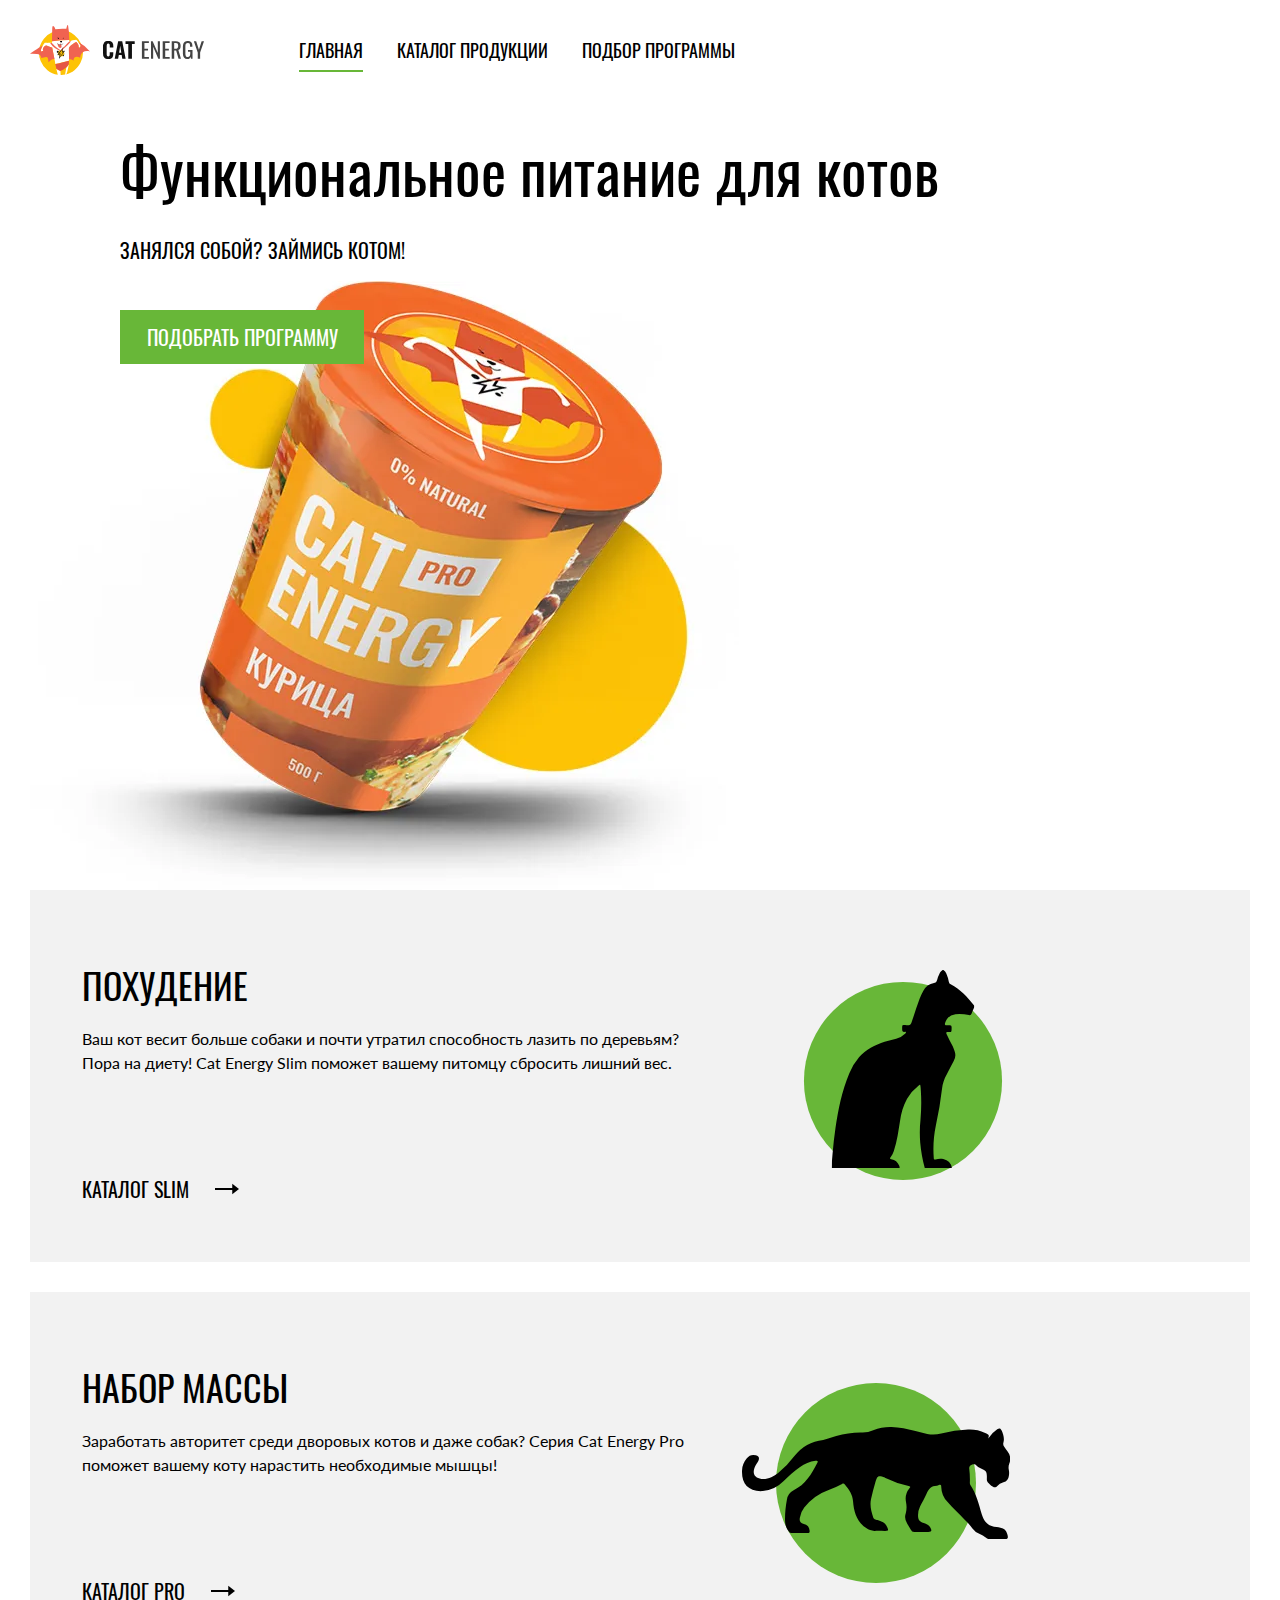
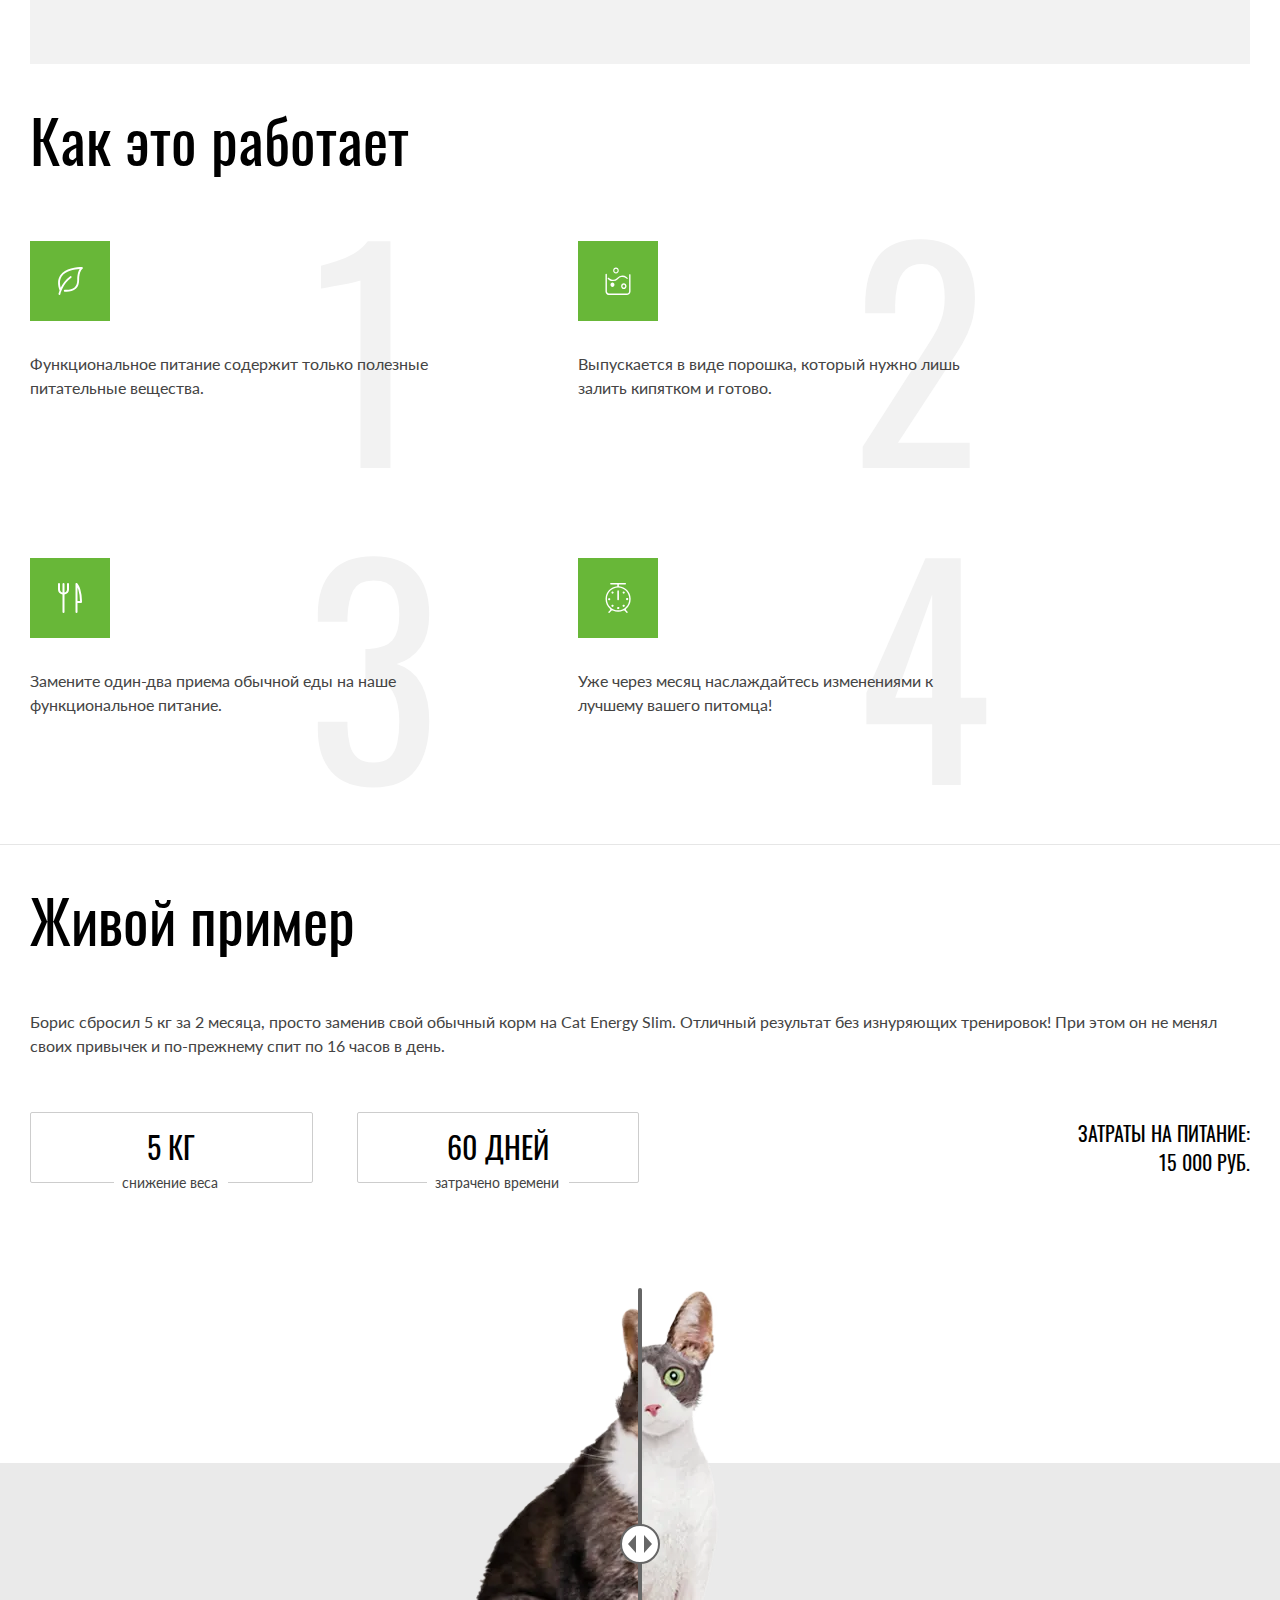
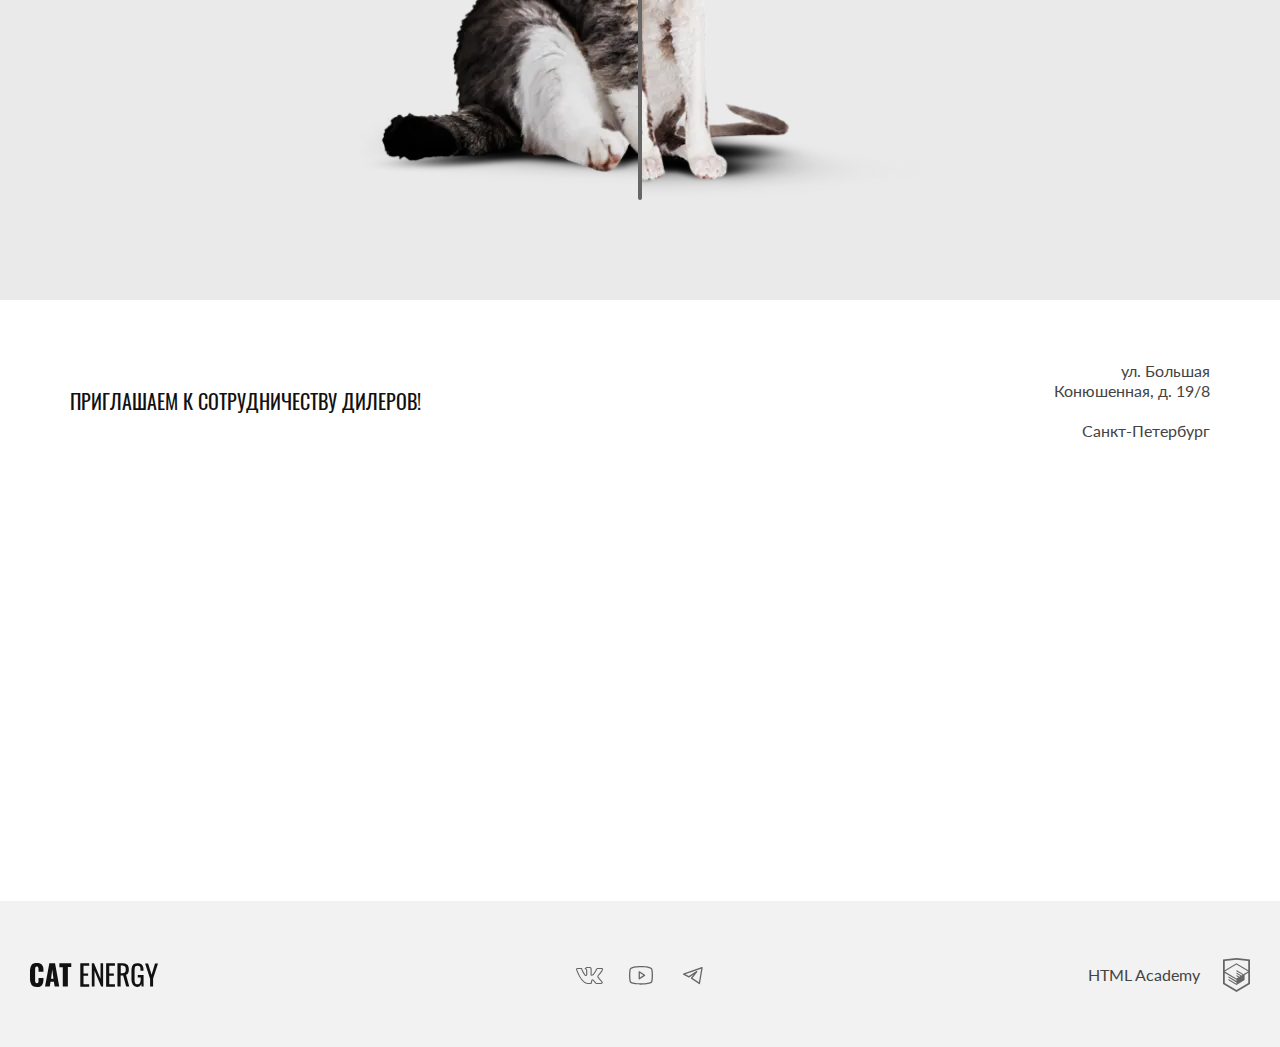
==== commit 38bb96a5: "Deploying to gh-pages from @ htmlacademy-adaptive/1794633-cat-energy-30@bd28db5a3e3d6180e66d999842ae" ====
--- a/index.html
+++ b/index.html
@@ -1 +1 @@
-<!DOCTYPE html><html class="page" lang="ru"><head><meta charset="UTF-8"><title>HTML Academy: Кэт энерджи. Главная.</title><meta name="viewport" content="width=device-width,initial-scale=1"><link rel="icon" href="favicon.ico"><link rel="icon" href="favicons/icon.svg" type="image/svg+xml"><link rel="apple-touch-icon" href="favicons/180.png"><link rel="manifest" href="manifest.webmanifest"><link rel="stylesheet" href="styles/styles.css"><script src="scripts/index.js" defer="defer"></script></head><body class="page-body page-body--index"><header class="main-header"><nav class="main-header__nav"><div class="main-header__container"><a class="main-header__logo-link" href="#"><picture><source type="image/svg+xml" width="202" height="59" media="(min-width: 1440px)" srcset="images/header/header-logo-desktop.svg"><source type="image/svg+xml" width="174" height="50" media="(min-width: 768px)" srcset="images/header/header-logo-tablet.svg"><img class="main-header__logo" width="190" height="38" alt="Логотип магазина питания для котов - Кэт энерджи." src="images/header/header-logo.svg" loading="lazy"></picture></a><button class="main-header__menu-toggle main-header__menu-toggle--closed" type="button"><span class="visually-hidden">Открыть меню</span></button></div><ul class="main-header__menu main-header__menu--closed main-header__menu--no-js main-menu main-menu--index"><li class="main-menu__item"><a class="main-menu__link main-menu__link--active" href="#">Главная</a></li><li class="main-menu__item"><a class="main-menu__link" href="catalog.html">Каталог продукции</a></li><li class="main-menu__item"><a class="main-menu__link" href="form.html">Подбор программы</a></li></ul></nav></header><main class="main-container"><h1 class="visually-hidden">Кэт энерджи - функциональное питание для котов</h1><section class="hero"><div class="hero__container cup-container"><h2 class="hero__title">Функциональное питание для котов</h2><p class="hero__slogan">Занялся собой? Займись котом!</p><picture><source type="image/webp" width="552" height="499" media="(min-width: 1440px)" srcset="images/index/hero/index-can-desktop@1x.webp, images/index/hero/index-can-desktop@2x.webp 2x"><source type="image/webp" width="709" height="609" media="(min-width: 768px)" srcset="images/index/hero/index-can-tablet@1x.webp, images/index/hero/index-can-tablet@2x.webp 2x"><img class="hero__image" width="280" height="270" alt="Питание для котов." src="images/index/hero/index-can@1x.webp" srcset="images/index/hero/index-can@2x.webp 2x"></picture><a class="hero__button button button--primary-color button--general-size" href="form.html"><span class="button__description">подобрать программу</span></a></div></section><section class="diets cup-container"><h2 class="visually-hidden">Программы питания</h2><ul class="diets__list"><li class="diets__item diet diet--slim"><h3 class="diet__title diet__title--slim">Похудение</h3><p class="diet__description">Ваш кот весит больше собаки и почти утратил способность лазить по деревьям? Пора на диету! Cat Energy Slim поможет вашему питомцу сбросить лишний вес.</p><div class="diet__link-wrapper"><a class="diet__link" href="catalog.html">каталог slim</a></div></li><li class="diets__item diet diet--weight"><h3 class="diet__title diet__title--weight">Набор массы</h3><p class="diet__description">Заработать авторитет среди дворовых котов и даже собак? Серия Cat Energy Pro поможет вашему коту нарастить необходимые мышцы!</p><div class="diet__link-wrapper"><a class="diet__link" href="catalog.html">каталог pro</a></div></li></ul></section><section class="advantages cup-container"><h2 class="advantages__title">Как это работает</h2><ul class="advantages__list"><li class="advantages__item advantages__item--leaf">Функциональное питание содержит только полезные питательные вещества.</li><li class="advantages__item advantages__item--powder">Выпускается в виде порошка, который нужно лишь залить кипятком и готово.</li><li class="advantages__item advantages__item--cutlery">Замените один-два приема обычной еды на наше функциональное питание.</li><li class="advantages__item advantages__item--timer">Уже через месяц наслаждайтесь изменениями к лучшему вашего&nbsp;питомца!</li></ul></section><section class="example"><div class="example__container cup-container"><h2 class="example__title">Живой пример</h2><p class="example__description">Борис сбросил 5 кг за 2 месяца, просто заменив свой обычный корм на Cat Energy Slim. Отличный результат без изнуряющих тренировок! При этом он не менял своих привычек и по-прежнему спит по 16 часов в день.</p><div class="example__results-wrapper"><dl class="example__results results"><div class="results__item"><dt class="results__number">5 КГ</dt><dd class="results__description">снижение веса</dd></div><div class="results__item"><dt class="results__number">60 ДНЕЙ</dt><dd class="results__description">затрачено времени</dd></div></dl><p class="example__costs">Затраты на питание: <span class="example__costs-value">15 000 РУБ.</span></p></div></div><div class="example__slider example-slider"><picture><source media="(min-width: 768px)" srcset="images/index/example/fat-cat-slider-tablet@1x.webp, images/index/example/fat-cat-slider-tablet@2x.webp 2x" type="image/webp" width="560" height="512"><img class="example-slider__image example-slider__image--fat" loading="lazy" src="images/index/example/fat-cat-slider@1x.webp" srcset="images/index/example/fat-cat-slider@2x.webp 2x" width="280" height="256" alt="результат 'ДО'."></picture><button class="example-slider__button button" type="button" aria-label="кнопка слайдера"></button><picture><source media="(min-width: 768px)" srcset="images/index/example/thin-cat-slider-tablet@1x.webp, images/index/example/thin-cat-slider-tablet@2x.webp 2x" type="image/webp" width="560" height="512"><img class="example-slider__image example-slider__image--thin" loading="lazy" src="images/index/example/thin-cat-slider@1x.webp" srcset="images/index/example/thin-cat-slider@2x.webp 2x" width="280" height="256" alt="результат 'ПОСЛЕ'."></picture></div></section></main><footer class="main-footer"><section class="main-footer__location location"><h2 class="visually-hidden">Адрес</h2><div class="location__business-card business-card cup-container"><p class="business-card__title">приглашаем к&nbsp;сотрудничеству дилеров!</p><p class="business-card__street">ул. Большая Конюшенная, д. 19/8 <span class="business-card__city">Санкт-Петербург</span></p></div><iframe class="location__map" title="Карта." src="https://www.google.com/maps/embed?pb=!1m18!1m12!1m3!1d26886.827559107398!2d30.326046479230065!3d59.942505644494815!2m3!1f0!2f0!3f0!3m2!1i1024!2i768!4f13.1!3m3!1m2!1s0x4696310fca3de3a1%3A0xba80b1be36549aba!2sHtml%20Academy!5e0!3m2!1sru!2sru!4v1706097194983!5m2!1sru!2sru" width="320" height="362" style="border:0;" allowfullscreen="" loading="lazy" referrerpolicy="no-referrer-when-downgrade"></iframe><noscript><picture><source type="image/png" width="1440" height="400" media="(min-width: 1440px)" srcset="images/footer/map-stub-desktop@1x.png, images/footer/map-stub-desktop@2x.png 2x"><source type="image/png" width="768" height="400" media="(min-width: 768px)" srcset="images/footer/map-stub-tablet@1x.png, images/footer/map-stub-tablet@2x.png 2x"><img class="location__map" width="320" height="362" alt="Расположение на карте." src="images/footer/map-stub@1x.png" srcset="images/footer/map-stub@2x.png 2x"></picture></noscript></section><section class="main-footer__links footer-links cup-container"><h2 class="visually-hidden">Дополнительные навигационные ссылки и социальные сети</h2><a class="footer-links__logo" href="#" aria-label="Логотип Кэт энерджи."><svg class="main-footer__logo-name" aria-hidden="true" focusable="false" width="128" height="24" viewBox="0 0 128 24" fill="none" xmlns="http://www.w3.org/2000/svg"><path d="M1.62 21.96a9.43 9.43 0 0 1-1.6-5.72v-8.48a9.56 9.56 0 0 1 1.5-5.82c1.1-1.33 2.8-1.94 5.31-1.94 2.5 0 4.1.61 5.1 1.74a7.43 7.43 0 0 1 1.51 5v2.04h-4.9v-2.35a5.4 5.4 0 0 0-.3-2.04 1.42 1.42 0 0 0-1.4-.82c-.71 0-1.21.2-1.41.72a6.72 6.72 0 0 0-.3 2.25v10.92a4.3 4.3 0 0 0 .4 2.15c.2.5.7.71 1.4.71s1.1-.2 1.3-.71c.23-.7.33-1.42.3-2.15v-2.45h4.91v2.05a7.92 7.92 0 0 1-1.5 5.1c-1 1.23-2.7 1.84-5.1 1.84-2.41-.1-4.22-.71-5.22-2.04Zm17.73-21.66h5.7l4.21 23.3h-4.6l-.8-4.91h-3.31l-.8 4.9h-4.7l4.3-23.28Zm4.1 15.33-1.2-9.1-1.2 9.1h2.4Zm9.32-11.44h-3.4v-3.88h11.9v3.78h-3.4v19.5h-5.1v-19.4Zm17.63-3.89h8.8v2.46h-5.7v7.66h4.6v2.35h-4.6v8.57h5.7v2.35h-8.9v-23.38h.1Zm11.4 0h2.21l6.51 15.43v-15.42h2.6v23.28h-2l-6.6-15.93v15.93h-2.71v-23.28Zm14.33 0h8.81v2.46h-5.7v7.66h4.6v2.35h-4.6v8.57h5.7v2.35h-8.81v-23.38Zm11.41 0h4.61a7.9 7.9 0 0 1 5.1 1.44c1.1.92 1.6 2.55 1.6 4.7 0 2.96-.9 4.8-2.8 5.4l3.21 11.65h-3.1l-3-10.93h-2.51v10.93h-3.2v-23.18h.1Zm4.41 10.01c1.03.1 2.06-.2 2.9-.81.6-.51.9-1.53.9-3.07a6.72 6.72 0 0 0-.3-2.24 2.58 2.58 0 0 0-1.1-1.23 4.49 4.49 0 0 0-2.2-.4h-1.4v7.65h1.2v.1Zm10.91 11.55a10.49 10.49 0 0 1-1.4-5.93v-7.76a17 17 0 0 1 .5-4.4c.34-1.06 1-2 1.9-2.65 1.12-.67 2.41-1 3.71-.92 2.1 0 3.6.51 4.5 1.64a7.93 7.93 0 0 1 1.41 5.1v.82h-3v-.71c0-.86-.07-1.71-.2-2.56a2.05 2.05 0 0 0-.8-1.32 3.05 3.05 0 0 0-1.9-.51 2.96 2.96 0 0 0-2.01.6 2.3 2.3 0 0 0-.8 1.64c-.13.92-.2 1.84-.2 2.76v8.68a9.43 9.43 0 0 0 .6 3.88c.4.82 1.2 1.12 2.4 1.12a2.38 2.38 0 0 0 2.4-1.22c.53-1.3.77-2.69.7-4.09v-1.63h-2.9v-2.35h5.81v11.54h-2l-.3-2.65a4.17 4.17 0 0 1-1.56 2.2c-.74.53-1.64.8-2.55.76a4.92 4.92 0 0 1-4.3-2.04Zm17.13-6.44-4.9-15.01h3l3.5 11.23 3.4-11.23h3.01l-4.9 15.01v8.17h-3.01v-8.17h-.1Z" fill="#111"/></svg></a><ul class="footer-links__socials socials"><li class="socials__item"><a class="socials__link socials__link--vk" href="https://vk.com/htmlacademy"><span class="visually-hidden">Вконтакте</span> <svg class="socials__image" aria-hidden="true" focusable="false" width="28" height="22" viewBox="0 0 28 22" fill="none" xmlns="http://www.w3.org/2000/svg"><path d="M1 5.34c0-.86.52-1.32 1.55-1.38l3.97.02c.26 0 .44.13.53.38.4 1.26.86 2.34 1.37 3.25.5.92 1.17 1.97 1.99 3.16.07.15.18.23.34.23.13 0 .22-.06.3-.18l.07-.28.03-4.35c0-.3-.07-.5-.23-.6-.15-.1-.43-.18-.83-.23-.32-.05-.48-.23-.48-.55 0-.07 0-.12.02-.15.38-1.09 1.44-1.63 3.2-1.63l1.5-.03c.67 0 1.23.16 1.67.48.44.32.67.82.67 1.5v5.72c.12.08.24.12.34.12.27 0 .5-.15.7-.45 1.95-2.58 3-4.31 3.17-5.18a.3.3 0 0 1 .05-.13c.12-.25.33-.47.61-.65.29-.19.53-.31.75-.38a.55.55 0 0 1 .24-.05h4.13l.26.03c.36 0 .63.16.83.47.07.1.12.21.15.33a2.4 2.4 0 0 1 .06.55v.18a6.11 6.11 0 0 1-.94 2.2 23.4 23.4 0 0 1-1.93 2.53c-.79.9-1.27 1.5-1.47 1.78a.93.93 0 0 0-.24.56c0 .13.07.28.21.45l3.9 4.63c.2.26.31.56.31.88 0 .38-.16.7-.48.95-.32.25-.7.4-1.14.43l-.46.02h-4.04c-.02 0-.06 0-.11.02a.86.86 0 0 1-.1.01c-.4 0-.76-.16-1.1-.48-.12-.13-.96-1.12-2.5-2.97a1.39 1.39 0 0 0-.38-.32 38.47 38.47 0 0 0-.53 2.24l-.08.42a1.4 1.4 0 0 1-1.12 1.06l-.37.02h-2.61c-1.48 0-2.95-.63-4.41-1.9a19.3 19.3 0 0 1-3.96-4.95 47.51 47.51 0 0 1-3.28-7.05 1.92 1.92 0 0 1-.13-.73Zm16.01 6.51c-.37 0-.7-.1-1.01-.29a.9.9 0 0 1-.45-.79v-5.78c0-.34-.1-.58-.27-.72-.18-.14-.49-.21-.93-.21l-1.52.05c-.76 0-1.34.12-1.73.37.78.36 1.17.93 1.17 1.71v4.43a1.5 1.5 0 0 1-.53 1.04 1.6 1.6 0 0 1-1.07.42c-.53 0-.94-.24-1.22-.73a26.16 26.16 0 0 1-3.1-5.63l-.23-.66-3.55-.02c-.23 0-.36.01-.38.03-.03.03-.04.1-.04.22 0 .15.01.3.05.48l.56 1.4c1.49 3.64 3.11 6.51 4.86 8.6 1.75 2.1 3.47 3.15 5.16 3.15h2.66c.1 0 .19-.03.24-.09.05-.06.1-.17.13-.34l.06-.25.5-2.21c.15-.3.27-.5.38-.6.2-.2.42-.28.69-.28.43 0 .86.24 1.3.73l2.27 2.71c.14.22.3.33.45.33h4.4c.53 0 .8-.13.8-.38a.47.47 0 0 0-.08-.25l-3.87-4.55c-.3-.35-.45-.73-.45-1.13 0-.4.14-.8.43-1.16.23-.34.68-.9 1.34-1.67.67-.78 1.25-1.51 1.75-2.19.5-.68.82-1.3.98-1.85l.08-.33a.37.37 0 0 1-.02-.16.54.54 0 0 0-.03-.19h-4.18c-.27.1-.48.25-.64.45l-.16.48c-.45 1.16-1.6 2.94-3.5 5.36-.36.33-.8.5-1.3.5Z" fill="#666"/></svg></a></li><li class="socials__item"><a class="socials__link socials__link--youtube" href="https://www.youtube.com/user/htmlacademyru"><span class="visually-hidden" lang="en">Youtube</span> <svg class="socials__image" aria-hidden="true" focusable="false" width="28" height="22" viewBox="0 0 28 22" fill="none" xmlns="http://www.w3.org/2000/svg"><path d="m17.85 10.8-5.24-3.5a.65.65 0 0 0-1.01.55v6.98a.65.65 0 0 0 1.01.54l5.24-3.49a.65.65 0 0 0 0-1.09Zm-4.94 2.8v-4.53l3.4 2.27-3.4 2.27Zm12.48-8.56a2.4 2.4 0 0 0-1.45-1.63c-3.72-1.43-9.69-1.41-9.94-1.41s-6.22-.02-9.94 1.4a2.4 2.4 0 0 0-1.45 1.64 25.32 25.32 0 0 0-.61 6.3c0 3.26.33 5.22.61 6.3a2.4 2.4 0 0 0 1.45 1.63c3.72 1.43 9.69 1.4 9.94 1.4h.08c.75 0 6.31-.04 9.86-1.4a2.4 2.4 0 0 0 1.45-1.64c.28-1.07.61-3.03.61-6.3 0-3.25-.33-5.22-.61-6.29Zm-1.27 12.27a1.1 1.1 0 0 1-.65.74c-3.5 1.34-9.4 1.32-9.47 1.32-.07 0-5.98.02-9.47-1.32a1.09 1.09 0 0 1-.65-.74c-.27-1-.57-2.85-.57-5.97 0-3.12.3-4.97.57-5.97a1.1 1.1 0 0 1 .65-.74c3.5-1.34 9.4-1.32 9.47-1.32.07 0 5.98-.02 9.47 1.32a1.1 1.1 0 0 1 .65.74c.27 1 .57 2.85.57 5.97 0 3.12-.3 4.96-.57 5.97Z" fill="#666"/></svg></a></li><li class="socials__item"><a class="socials__link socials__link--telegram" href="https://t.me/htmlacademy"><span class="visually-hidden">Телеграм</span> <svg class="socials__image" aria-hidden="true" focusable="false" width="28" height="22" viewBox="0 0 28 22" fill="none" xmlns="http://www.w3.org/2000/svg"><path fill-rule="evenodd" clip-rule="evenodd" d="M23.46 3.15c.18.15.27.38.23.61l-2.63 15.76a.66.66 0 0 1-1.01.44l-7.88-5.25a.66.66 0 0 1-.15-.96l2.61-3.26-4.36 2.9a.66.66 0 0 1-.65.05l-5.26-2.63a.66.66 0 0 1 .08-1.2l18.38-6.57a.66.66 0 0 1 .64.11Zm-17.13 7.17 3.53 1.77 7.56-5.04a.66.66 0 0 1 .88.96l-4.8 6 6.43 4.3 2.28-13.66-15.88 5.67Z" fill="#666"/></svg></a></li></ul><a class="footer-links__copyright copyright" href="https://htmlacademy.ru/intensive/adaptive"><span class="copyright__title">HTML Academy</span></a></section></footer></body></html>+<!DOCTYPE html><html class="page" lang="ru"><head><meta charset="UTF-8"><title>HTML Academy: Кэт энерджи. Главная.</title><meta name="viewport" content="width=device-width,initial-scale=1"><link rel="icon" href="favicon.ico"><link rel="icon" href="favicons/icon.svg" type="image/svg+xml"><link rel="apple-touch-icon" href="favicons/180.png"><link rel="manifest" href="manifest.webmanifest"><link rel="stylesheet" href="styles/styles.css"><script src="scripts/index.js" defer="defer"></script></head><body class="page-body page-body--index"><header class="main-header"><nav class="main-header__nav"><div class="main-header__container"><a class="main-header__logo-link" href="#"><picture><source type="image/svg+xml" width="202" height="59" media="(min-width: 1440px)" srcset="images/header/header-logo-desktop.svg"><source type="image/svg+xml" width="174" height="50" media="(min-width: 768px)" srcset="images/header/header-logo-tablet.svg"><img class="main-header__logo" width="190" height="38" alt="Логотип магазина питания для котов - Кэт энерджи." src="images/header/header-logo.svg" loading="lazy"></picture></a><button class="main-header__menu-toggle main-header__menu-toggle--closed" type="button"><span class="visually-hidden">Открыть меню</span></button></div><ul class="main-header__menu main-header__menu--closed main-header__menu--no-js main-menu main-menu--index"><li class="main-menu__item"><a class="main-menu__link main-menu__link--active" href="#">Главная</a></li><li class="main-menu__item"><a class="main-menu__link" href="catalog.html">Каталог продукции</a></li><li class="main-menu__item"><a class="main-menu__link" href="form.html">Подбор программы</a></li></ul></nav></header><main class="main-container"><h1 class="visually-hidden">Кэт энерджи - функциональное питание для котов</h1><section class="hero"><div class="hero__container cup-container"><h2 class="hero__title">Функциональное питание для котов</h2><p class="hero__slogan">Занялся собой? Займись котом!</p><picture><source type="image/webp" width="552" height="499" media="(min-width: 1440px)" srcset="images/index/hero/index-can-desktop@1x.webp, images/index/hero/index-can-desktop@2x.webp 2x"><source type="image/webp" width="709" height="609" media="(min-width: 768px)" srcset="images/index/hero/index-can-tablet@1x.webp, images/index/hero/index-can-tablet@2x.webp 2x"><img class="hero__image" width="280" height="270" alt="Питание для котов." src="images/index/hero/index-can@1x.webp" srcset="images/index/hero/index-can@2x.webp 2x"></picture><a class="hero__button button button--primary-color button--general-size" href="form.html"><span class="button__description">подобрать программу</span></a></div></section><section class="diets cup-container"><h2 class="visually-hidden">Программы питания</h2><ul class="diets__list"><li class="diets__item diet diet--slim"><h3 class="diet__title diet__title--slim">Похудение</h3><p class="diet__description">Ваш кот весит больше собаки и почти утратил способность лазить по деревьям? Пора на диету! Cat Energy Slim поможет вашему питомцу сбросить лишний вес.</p><div class="diet__link-wrapper"><a class="diet__link" href="catalog.html">каталог slim</a></div></li><li class="diets__item diet diet--weight"><h3 class="diet__title diet__title--weight">Набор массы</h3><p class="diet__description">Заработать авторитет среди дворовых котов и даже собак? Серия Cat Energy Pro поможет вашему коту нарастить необходимые мышцы!</p><div class="diet__link-wrapper"><a class="diet__link" href="catalog.html">каталог pro</a></div></li></ul></section><section class="advantages cup-container"><h2 class="advantages__title">Как это работает</h2><ul class="advantages__list"><li class="advantages__item advantages__item--leaf"><span class="advantages__item-text">Функциональное питание содержит только полезные питательные вещества.</span></li><li class="advantages__item advantages__item--powder"><span class="advantages__item-text">Выпускается в виде порошка, который нужно лишь залить кипятком и готово.</span></li><li class="advantages__item advantages__item--cutlery"><span class="advantages__item-text">Замените один-два приема обычной еды на наше функциональное питание.</span></li><li class="advantages__item advantages__item--timer"><span class="advantages__item-text">Уже через месяц наслаждайтесь изменениями к лучшему вашего&nbsp;питомца!</span></li></ul></section><section class="example"><div class="example__container cup-container"><h2 class="example__title">Живой пример</h2><p class="example__description">Борис сбросил 5 кг за 2 месяца, просто заменив свой обычный корм на Cat Energy Slim. Отличный результат без изнуряющих тренировок! При этом он не менял своих привычек и по-прежнему спит по 16 часов в день.</p><div class="example__results-wrapper"><dl class="example__results results"><div class="results__item"><dt class="results__number">5 КГ</dt><dd class="results__description">снижение веса</dd></div><div class="results__item"><dt class="results__number">60 ДНЕЙ</dt><dd class="results__description">затрачено времени</dd></div></dl><p class="example__costs">Затраты на питание: <span class="example__costs-value">15 000 РУБ.</span></p></div></div><div class="example__slider example-slider"><picture><source media="(min-width: 768px)" srcset="images/index/example/fat-cat-slider-tablet@1x.webp, images/index/example/fat-cat-slider-tablet@2x.webp 2x" type="image/webp" width="560" height="512"><img class="example-slider__image example-slider__image--fat" loading="lazy" src="images/index/example/fat-cat-slider@1x.webp" srcset="images/index/example/fat-cat-slider@2x.webp 2x" width="280" height="256" alt="результат 'ДО'."></picture><button class="example-slider__button button" type="button" aria-label="кнопка слайдера"></button><picture><source media="(min-width: 768px)" srcset="images/index/example/thin-cat-slider-tablet@1x.webp, images/index/example/thin-cat-slider-tablet@2x.webp 2x" type="image/webp" width="560" height="512"><img class="example-slider__image example-slider__image--thin" loading="lazy" src="images/index/example/thin-cat-slider@1x.webp" srcset="images/index/example/thin-cat-slider@2x.webp 2x" width="280" height="256" alt="результат 'ПОСЛЕ'."></picture></div></section></main><footer class="main-footer"><section class="main-footer__location location"><h2 class="visually-hidden">Адрес</h2><div class="location__business-card business-card cup-container"><p class="business-card__title">приглашаем к&nbsp;сотрудничеству дилеров!</p><p class="business-card__street">ул. Большая Конюшенная, д. 19/8 <span class="business-card__city">Санкт-Петербург</span></p></div><iframe class="location__map" title="Карта." src="https://www.google.com/maps/embed?pb=!1m18!1m12!1m3!1d26886.827559107398!2d30.326046479230065!3d59.942505644494815!2m3!1f0!2f0!3f0!3m2!1i1024!2i768!4f13.1!3m3!1m2!1s0x4696310fca3de3a1%3A0xba80b1be36549aba!2sHtml%20Academy!5e0!3m2!1sru!2sru!4v1706097194983!5m2!1sru!2sru" width="320" height="362" style="border:0;" allowfullscreen="" loading="lazy" referrerpolicy="no-referrer-when-downgrade"></iframe><noscript><picture><source type="image/png" width="1440" height="400" media="(min-width: 1440px)" srcset="images/footer/map-stub-desktop@1x.png, images/footer/map-stub-desktop@2x.png 2x"><source type="image/png" width="768" height="400" media="(min-width: 768px)" srcset="images/footer/map-stub-tablet@1x.png, images/footer/map-stub-tablet@2x.png 2x"><img class="location__map" width="320" height="362" alt="Расположение на карте." src="images/footer/map-stub@1x.png" srcset="images/footer/map-stub@2x.png 2x"></picture></noscript></section><section class="main-footer__links footer-links cup-container"><h2 class="visually-hidden">Дополнительные навигационные ссылки и социальные сети</h2><a class="footer-links__logo" href="#" aria-label="Логотип Кэт энерджи."><svg class="main-footer__logo-name" aria-hidden="true" focusable="false" width="128" height="24" viewBox="0 0 128 24" fill="none" xmlns="http://www.w3.org/2000/svg"><path d="M1.62 21.96a9.43 9.43 0 0 1-1.6-5.72v-8.48a9.56 9.56 0 0 1 1.5-5.82c1.1-1.33 2.8-1.94 5.31-1.94 2.5 0 4.1.61 5.1 1.74a7.43 7.43 0 0 1 1.51 5v2.04h-4.9v-2.35a5.4 5.4 0 0 0-.3-2.04 1.42 1.42 0 0 0-1.4-.82c-.71 0-1.21.2-1.41.72a6.72 6.72 0 0 0-.3 2.25v10.92a4.3 4.3 0 0 0 .4 2.15c.2.5.7.71 1.4.71s1.1-.2 1.3-.71c.23-.7.33-1.42.3-2.15v-2.45h4.91v2.05a7.92 7.92 0 0 1-1.5 5.1c-1 1.23-2.7 1.84-5.1 1.84-2.41-.1-4.22-.71-5.22-2.04Zm17.73-21.66h5.7l4.21 23.3h-4.6l-.8-4.91h-3.31l-.8 4.9h-4.7l4.3-23.28Zm4.1 15.33-1.2-9.1-1.2 9.1h2.4Zm9.32-11.44h-3.4v-3.88h11.9v3.78h-3.4v19.5h-5.1v-19.4Zm17.63-3.89h8.8v2.46h-5.7v7.66h4.6v2.35h-4.6v8.57h5.7v2.35h-8.9v-23.38h.1Zm11.4 0h2.21l6.51 15.43v-15.42h2.6v23.28h-2l-6.6-15.93v15.93h-2.71v-23.28Zm14.33 0h8.81v2.46h-5.7v7.66h4.6v2.35h-4.6v8.57h5.7v2.35h-8.81v-23.38Zm11.41 0h4.61a7.9 7.9 0 0 1 5.1 1.44c1.1.92 1.6 2.55 1.6 4.7 0 2.96-.9 4.8-2.8 5.4l3.21 11.65h-3.1l-3-10.93h-2.51v10.93h-3.2v-23.18h.1Zm4.41 10.01c1.03.1 2.06-.2 2.9-.81.6-.51.9-1.53.9-3.07a6.72 6.72 0 0 0-.3-2.24 2.58 2.58 0 0 0-1.1-1.23 4.49 4.49 0 0 0-2.2-.4h-1.4v7.65h1.2v.1Zm10.91 11.55a10.49 10.49 0 0 1-1.4-5.93v-7.76a17 17 0 0 1 .5-4.4c.34-1.06 1-2 1.9-2.65 1.12-.67 2.41-1 3.71-.92 2.1 0 3.6.51 4.5 1.64a7.93 7.93 0 0 1 1.41 5.1v.82h-3v-.71c0-.86-.07-1.71-.2-2.56a2.05 2.05 0 0 0-.8-1.32 3.05 3.05 0 0 0-1.9-.51 2.96 2.96 0 0 0-2.01.6 2.3 2.3 0 0 0-.8 1.64c-.13.92-.2 1.84-.2 2.76v8.68a9.43 9.43 0 0 0 .6 3.88c.4.82 1.2 1.12 2.4 1.12a2.38 2.38 0 0 0 2.4-1.22c.53-1.3.77-2.69.7-4.09v-1.63h-2.9v-2.35h5.81v11.54h-2l-.3-2.65a4.17 4.17 0 0 1-1.56 2.2c-.74.53-1.64.8-2.55.76a4.92 4.92 0 0 1-4.3-2.04Zm17.13-6.44-4.9-15.01h3l3.5 11.23 3.4-11.23h3.01l-4.9 15.01v8.17h-3.01v-8.17h-.1Z" fill="#111"/></svg></a><ul class="footer-links__socials socials"><li class="socials__item"><a class="socials__link socials__link--vk" href="https://vk.com/htmlacademy"><span class="visually-hidden">Вконтакте</span> <svg class="socials__image" aria-hidden="true" focusable="false" width="28" height="22" viewBox="0 0 28 22" fill="none" xmlns="http://www.w3.org/2000/svg"><path d="M1 5.34c0-.86.52-1.32 1.55-1.38l3.97.02c.26 0 .44.13.53.38.4 1.26.86 2.34 1.37 3.25.5.92 1.17 1.97 1.99 3.16.07.15.18.23.34.23.13 0 .22-.06.3-.18l.07-.28.03-4.35c0-.3-.07-.5-.23-.6-.15-.1-.43-.18-.83-.23-.32-.05-.48-.23-.48-.55 0-.07 0-.12.02-.15.38-1.09 1.44-1.63 3.2-1.63l1.5-.03c.67 0 1.23.16 1.67.48.44.32.67.82.67 1.5v5.72c.12.08.24.12.34.12.27 0 .5-.15.7-.45 1.95-2.58 3-4.31 3.17-5.18a.3.3 0 0 1 .05-.13c.12-.25.33-.47.61-.65.29-.19.53-.31.75-.38a.55.55 0 0 1 .24-.05h4.13l.26.03c.36 0 .63.16.83.47.07.1.12.21.15.33a2.4 2.4 0 0 1 .06.55v.18a6.11 6.11 0 0 1-.94 2.2 23.4 23.4 0 0 1-1.93 2.53c-.79.9-1.27 1.5-1.47 1.78a.93.93 0 0 0-.24.56c0 .13.07.28.21.45l3.9 4.63c.2.26.31.56.31.88 0 .38-.16.7-.48.95-.32.25-.7.4-1.14.43l-.46.02h-4.04c-.02 0-.06 0-.11.02a.86.86 0 0 1-.1.01c-.4 0-.76-.16-1.1-.48-.12-.13-.96-1.12-2.5-2.97a1.39 1.39 0 0 0-.38-.32 38.47 38.47 0 0 0-.53 2.24l-.08.42a1.4 1.4 0 0 1-1.12 1.06l-.37.02h-2.61c-1.48 0-2.95-.63-4.41-1.9a19.3 19.3 0 0 1-3.96-4.95 47.51 47.51 0 0 1-3.28-7.05 1.92 1.92 0 0 1-.13-.73Zm16.01 6.51c-.37 0-.7-.1-1.01-.29a.9.9 0 0 1-.45-.79v-5.78c0-.34-.1-.58-.27-.72-.18-.14-.49-.21-.93-.21l-1.52.05c-.76 0-1.34.12-1.73.37.78.36 1.17.93 1.17 1.71v4.43a1.5 1.5 0 0 1-.53 1.04 1.6 1.6 0 0 1-1.07.42c-.53 0-.94-.24-1.22-.73a26.16 26.16 0 0 1-3.1-5.63l-.23-.66-3.55-.02c-.23 0-.36.01-.38.03-.03.03-.04.1-.04.22 0 .15.01.3.05.48l.56 1.4c1.49 3.64 3.11 6.51 4.86 8.6 1.75 2.1 3.47 3.15 5.16 3.15h2.66c.1 0 .19-.03.24-.09.05-.06.1-.17.13-.34l.06-.25.5-2.21c.15-.3.27-.5.38-.6.2-.2.42-.28.69-.28.43 0 .86.24 1.3.73l2.27 2.71c.14.22.3.33.45.33h4.4c.53 0 .8-.13.8-.38a.47.47 0 0 0-.08-.25l-3.87-4.55c-.3-.35-.45-.73-.45-1.13 0-.4.14-.8.43-1.16.23-.34.68-.9 1.34-1.67.67-.78 1.25-1.51 1.75-2.19.5-.68.82-1.3.98-1.85l.08-.33a.37.37 0 0 1-.02-.16.54.54 0 0 0-.03-.19h-4.18c-.27.1-.48.25-.64.45l-.16.48c-.45 1.16-1.6 2.94-3.5 5.36-.36.33-.8.5-1.3.5Z" fill="#666"/></svg></a></li><li class="socials__item"><a class="socials__link socials__link--youtube" href="https://www.youtube.com/user/htmlacademyru"><span class="visually-hidden" lang="en">Youtube</span> <svg class="socials__image" aria-hidden="true" focusable="false" width="28" height="22" viewBox="0 0 28 22" fill="none" xmlns="http://www.w3.org/2000/svg"><path d="m17.85 10.8-5.24-3.5a.65.65 0 0 0-1.01.55v6.98a.65.65 0 0 0 1.01.54l5.24-3.49a.65.65 0 0 0 0-1.09Zm-4.94 2.8v-4.53l3.4 2.27-3.4 2.27Zm12.48-8.56a2.4 2.4 0 0 0-1.45-1.63c-3.72-1.43-9.69-1.41-9.94-1.41s-6.22-.02-9.94 1.4a2.4 2.4 0 0 0-1.45 1.64 25.32 25.32 0 0 0-.61 6.3c0 3.26.33 5.22.61 6.3a2.4 2.4 0 0 0 1.45 1.63c3.72 1.43 9.69 1.4 9.94 1.4h.08c.75 0 6.31-.04 9.86-1.4a2.4 2.4 0 0 0 1.45-1.64c.28-1.07.61-3.03.61-6.3 0-3.25-.33-5.22-.61-6.29Zm-1.27 12.27a1.1 1.1 0 0 1-.65.74c-3.5 1.34-9.4 1.32-9.47 1.32-.07 0-5.98.02-9.47-1.32a1.09 1.09 0 0 1-.65-.74c-.27-1-.57-2.85-.57-5.97 0-3.12.3-4.97.57-5.97a1.1 1.1 0 0 1 .65-.74c3.5-1.34 9.4-1.32 9.47-1.32.07 0 5.98-.02 9.47 1.32a1.1 1.1 0 0 1 .65.74c.27 1 .57 2.85.57 5.97 0 3.12-.3 4.96-.57 5.97Z" fill="#666"/></svg></a></li><li class="socials__item"><a class="socials__link socials__link--telegram" href="https://t.me/htmlacademy"><span class="visually-hidden">Телеграм</span> <svg class="socials__image" aria-hidden="true" focusable="false" width="28" height="22" viewBox="0 0 28 22" fill="none" xmlns="http://www.w3.org/2000/svg"><path fill-rule="evenodd" clip-rule="evenodd" d="M23.46 3.15c.18.15.27.38.23.61l-2.63 15.76a.66.66 0 0 1-1.01.44l-7.88-5.25a.66.66 0 0 1-.15-.96l2.61-3.26-4.36 2.9a.66.66 0 0 1-.65.05l-5.26-2.63a.66.66 0 0 1 .08-1.2l18.38-6.57a.66.66 0 0 1 .64.11Zm-17.13 7.17 3.53 1.77 7.56-5.04a.66.66 0 0 1 .88.96l-4.8 6 6.43 4.3 2.28-13.66-15.88 5.67Z" fill="#666"/></svg></a></li></ul><a class="footer-links__copyright copyright" href="https://htmlacademy.ru/intensive/adaptive"><span class="copyright__title">HTML Academy</span></a></section></footer></body></html>--- a/styles/styles.css
+++ b/styles/styles.css
@@ -1 +1 @@
-@charset "UTF-8";img{max-width:100%;max-height:100%;object-fit:contain}*,::after,::before{box-sizing:border-box}@font-face{font-family:"Oswald";font-weight:400;font-style:normal;font-display:swap;src:url(../fonts/oswald/oswaldregular.woff2)}@font-face{font-family:"Lato";font-weight:400;font-style:normal;font-display:swap;src:url(../fonts/lato/Lato-Regular.woff2)}.visually-hidden{position:absolute;width:1px;height:1px;margin:-1px;padding:0;overflow:hidden;border:0;clip:rect(0 0 0 0)}.button,img{display:block}.button{color:#fff;font-size:16px;line-height:125%;font-weight:400;font-family:"Oswald","Arial","Helvetica",sans-serif;text-transform:uppercase;text-decoration:none;text-align:center;border:0;padding-top:10px;padding-bottom:10px}@media (min-width:768px){.button--general-size{font-size:20px;line-height:130%;padding-top:14px;padding-bottom:14px}}.button--primary-color,.crossed-title::after{background-color:#68b738}.button--primary-color:hover{background-color:#5eaa2f}.button--primary-color:active .button__description,.button--secondary-color:active .button__description{opacity:.3}.button--secondary-color{background-color:#f2f2f2;color:#444}.button--secondary-color:hover{background-color:#ebebeb}.cup-container{min-width:320px;padding-left:20px;padding-right:20px}@media (min-width:768px){.cup-container{padding-left:30px;padding-right:30px}}@media (min-width:1440px){.cup-container{padding-left:110px;padding-right:110px}}@media (min-width:768px) and (max-width:1439px){.cup-container--form{padding-left:70px;padding-right:70px}}.crossed-title{position:relative;white-space:pre-line;width:100%}.crossed-title::after{content:"";width:100vw;height:2px;position:absolute;top:50%;left:50%;transform:translate(-50%,-50%);z-index:-1}@media (min-width:768px){.crossed-title::after{transform:translate(-50%,-50%)}}.crossed-title__text{position:absolute;background-color:#fff;padding:1em 20px;top:-.65em;left:-20px}@media (min-width:768px){.crossed-title__text{padding-left:40px;padding-right:40px;left:0}.crossed-title__text--form{left:-40px}}@media (min-width:1440px){.crossed-title__text{left:-40px}}.form-label,.form-label__name{display:flex;align-items:center}.form-label__name{position:relative;gap:15px}@media (min-width:768px){.form-label__name{gap:19px}}.form-label__name--radio::before{content:"";display:block;width:30px;height:30px;border-radius:50%;border:1px solid #cdcdcd;flex-shrink:0}@media (min-width:768px){.form-label__name--radio::before{width:40px;height:40px}}.form-label__name--radio::after{content:"";width:13px;height:13px;border-radius:50%;background-color:#68b738;position:absolute;left:8.5px;display:none}@media (min-width:768px){.form-label__name--radio::after{width:18px;height:18px;left:11px}}.form-label__name--checkbox::before{content:"";display:block;width:30px;height:30px;border:1px solid #cdcdcd;flex-shrink:0}@media (min-width:768px){.form-label__name--checkbox::before{width:40px;height:40px}}.form-label__name--checkbox::after{content:"";background-image:url(../images/icons/stack.svg#checkbox-tick);background-repeat:no-repeat;background-size:contain;width:26px;height:26px;border-radius:50%;position:absolute;left:3px;display:none}@media (min-width:768px){.form-label__name--checkbox::after{width:26px;height:26px;left:8px}}.form-label__input{color:#444;font-size:16px;line-height:112.5%;font-weight:400;font-family:"Oswald","Arial","Helvetica",sans-serif;text-transform:uppercase;padding:14px 15px 13px;border:1px solid #e7e7e7}@media (min-width:768px){.form-label__input{font-size:inherit;line-height:inherit;padding:10px 18px 11px}}.form-label__input::placeholder{color:inherit}.form-label__input:hover{border-color:#cdcdcd}.form-label__input:focus{border-color:#444;outline:1px solid #444}.form-label__input:invalid{border-color:#ff8282;outline:1px solid #ff8282}.form-label__input[type=checkbox]:checked+.form-label__name::after,.form-label__input[type=radio]:checked+.form-label__name::after{display:block}.form-label:hover .form-label__name::before{border-color:#bababa}.extra-ingredients__input:disabled+.form-label__name{opacity:.3}.page-body{color:#444;font-size:14px;line-height:128.57%;font-weight:400;font-family:"Lato","Arial","Helvetica",sans-serif;background-color:#fff;margin:0;padding:0;height:100%;min-width:320px;display:flex;flex-direction:column}@media (min-width:1440px){.page-body--index{background-image:linear-gradient(rgba(104,183,56,.85),rgba(104,183,56,.85)),url(../images/index/hero/hero-cat-desktop@1x.webp),linear-gradient(#4c4a4f,#4c4a4f);background-repeat:no-repeat;background-position:right;background-position-y:top;background-size:50% 694px,auto 694px,50% 694px}}@media (min-width:1440px) and (min-resolution:2dppx){.page-body--index{background-image:linear-gradient(rgba(104,183,56,.85),rgba(104,183,56,.85)),url(../images/index/hero/hero-cat-desktop@2x.webp),linear-gradient(#4c4a4f,#4c4a4f)}}.main-container{flex-grow:1}@media (max-width:767px){.main-container--secondary{border-top:1px solid #d9d9d9}}@media (min-width:768px){.main-header__nav{display:flex;align-items:center;padding:25px 30px;gap:95px}}@media (min-width:1440px){.main-header__nav{padding:56px 110px 28px;justify-content:space-between}}@media (max-width:767px){.main-header__container{display:flex;align-items:center;justify-content:space-between;margin:0 auto;padding:13px 20px 14px;min-width:320px}}.main-header__logo:hover{opacity:.8}.main-header__logo:active{opacity:.6}.main-header__menu-toggle{background-color:#000;border:0;cursor:pointer;-webkit-mask-image:url(../images/icons/stack.svg#navigation-menu-close);mask-image:url(../images/icons/stack.svg#navigation-menu-close);width:20px;height:20px}.main-header__menu-toggle--closed{-webkit-mask-image:url(../images/icons/stack.svg#navigation-menu-open);mask-image:url(../images/icons/stack.svg#navigation-menu-open);width:24px;height:24px}@media (min-width:768px){.main-header__menu-toggle{display:none}}.main-header__menu{padding:0;list-style:none;margin:2px 0 0}@media (max-width:767px){.main-header__menu{position:absolute;background-color:#fff;width:100%}.main-header__menu--closed{display:none}.main-header__menu--no-js{position:static;display:block}}@media (min-width:768px){.main-header__menu{margin-top:2px}}.main-menu{z-index:2}@media (min-width:768px){.main-menu{display:flex;flex-wrap:wrap;gap:34px}}@media (min-width:1440px){.main-menu{gap:34px}.main-menu--index .main-menu__link{color:#fff}.main-menu--index .main-menu__link--active::after{background-color:#fff}}@media (max-width:767px){.main-menu__item{text-align:center;border-top:1px solid #e6e6e6}.main-menu__item:last-child{border-bottom:1px solid #e6e6e6}}.main-menu__link{color:#000;font-size:20px;line-height:100%;font-weight:400;font-family:"Oswald","Arial","Helvetica",sans-serif;text-transform:uppercase;text-decoration:none;font-style:normal;display:block;position:relative;padding:22px}.main-menu__link:hover{opacity:.6}.main-menu__link:active{opacity:.3}@media (min-width:768px){.main-menu__link{color:#000;font-size:18px;line-height:133.33%;font-weight:400;font-family:"Oswald","Arial","Helvetica",sans-serif;text-transform:uppercase;padding:0}.main-menu__link--active::after{content:"";display:block;background-color:#68b738;height:2px;width:100%;position:absolute;bottom:-9px}}@media (min-width:1440px){.main-menu__link{font-size:20px;line-height:100%;padding:0}.main-menu__link--active::after{bottom:-12px}}.advantages{padding-top:20px;padding-bottom:49px}@media (min-width:768px){.advantages{padding-top:45px;padding-bottom:6px}}@media (min-width:1440px){.advantages{padding-top:73px}}.advantages__title{color:#000;font-size:36px;line-height:111.11%;font-weight:400;font-family:"Oswald","Arial","Helvetica",sans-serif;margin-top:0;margin-bottom:0}@media (min-width:768px){.advantages__title{font-size:60px;line-height:100%}}.advantages__list{padding:0;list-style:none;display:flex;flex-direction:column;gap:20px;counter-reset:section 0;margin:40px 0 0}@media (min-width:768px){.advantages__list{display:grid;grid-template-columns:repeat(2,32vw);grid-auto-rows:280px;grid-column-gap:138px;grid-row-gap:37px;margin-top:72px}}@media (min-width:1440px){.advantages__list{display:flex;flex-direction:row;flex-wrap:wrap;grid-template-rows:unset;grid-column-gap:initial;grid-row-gap:initial}}.advantages__item{display:flex;gap:20px;align-items:center}@media (min-width:768px){.advantages__item{flex-direction:column;align-items:flex-start;justify-content:flex-start;position:relative;gap:31px;font-size:16px;line-height:150%}}@media (min-width:1440px){.advantages__item{min-height:280px;width:18.81%}.advantages__item:nth-child(2n+2){margin-left:7.8%;width:20.12%}.advantages__item:nth-child(3n+3){margin-left:6.5%;width:20.28%}.advantages__item:nth-child(4n+4){margin-left:6.2%;width:20.2%}}@media (min-width:768px){.advantages__item::after{color:#f2f2f2;font-size:280px;line-height:100%;font-weight:400;font-family:"Oswald","Arial","Helvetica",sans-serif;counter-increment:section 1;content:counter(section);position:absolute;top:-39px;right:0;z-index:-1}}.advantages__item::before{content:"";background-repeat:no-repeat;background-position:center;width:60px;height:60px;background-color:#68b738;flex-shrink:0}@media (min-width:768px){.advantages__item::before{width:80px;height:80px}}.advantages__item--leaf::before{background-image:url(../images/icons/stack.svg#advantages-leaf);background-size:25px 28px}.advantages__item--leaf::after{right:21px}@media (min-width:1440px){.advantages__item--leaf::after{right:7px}}.advantages__item--powder::before{background-image:url(../images/icons/stack.svg#advantages-powder);background-size:26px 29px}.advantages__item--powder::after{right:2px}@media (min-width:1440px){.advantages__item--powder::after{right:3px}}.advantages__item--cutlery::before{background-image:url(../images/icons/stack.svg#advantages-cutlery);background-size:26px 30px}.advantages__item--cutlery::after{right:-1px}@media (min-width:1440px){.advantages__item--cutlery::after{right:-1px}}.advantages__item--timer::before{background-image:url(../images/icons/stack.svg#advantages-timer);background-size:26px 30px}.advantages__item--timer::after{right:-3px}@media (min-width:1440px){.advantages__item--timer::after{right:-3px}}.diet{background-color:#f2f2f2;padding:10px 20px 18px}@media (min-width:768px){.diet{min-height:372px;display:flex;flex-direction:column;padding:50px 50px 59px 52px}}.diet__title{color:#000;font-size:24px;line-height:154.17%;font-weight:400;font-family:"Oswald","Arial","Helvetica",sans-serif;text-transform:uppercase;margin-bottom:0;position:relative;gap:20px;margin-left:70px;margin-top:20px}@media (min-width:768px){.diet__title{font-size:36px;line-height:100%;margin-top:27px}}@media (min-width:1440px){.diet__title{gap:62px;margin-left:161px}}.diet__title--slim::before{content:"";background-image:url(../images/icons/stack.svg#diet-cat-slim);background-repeat:no-repeat;width:50px;height:53px;position:absolute;left:-70px;top:-10px}@media (min-width:768px){.diet__title--slim::before{position:absolute;width:200px;height:210px;left:62.5%;top:3px}}@media (min-width:1440px){.diet__title--slim::before{width:100px;height:106px;left:-161px;top:-38px}}.diet__title--weight::before{content:"";background-image:url(../images/icons/stack.svg#diet-cat-weight);background-repeat:no-repeat;width:67px;height:50px;position:absolute;left:-77px;top:-6px}@media (min-width:768px){.diet__title--weight::before{position:absolute;width:268px;height:200px;left:57%;top:14px}}@media (min-width:1440px){.diet__title--weight::before{width:134px;height:100px;left:-180px;top:-31px}}.diet__description{margin-bottom:0;margin-top:29px}@media (min-width:768px){.diet__description{font-size:16px;line-height:150%;width:54%;margin-top:24px;flex-grow:1}}@media (min-width:1440px){.diet__description{width:initial;margin-top:73px}}.diet__link-wrapper{border-top:1px solid #d9d9d9;margin-top:23px;padding-top:15px}@media (min-width:768px){.diet__link-wrapper{border-top:none;padding-top:0}}.diet__link{color:#000;font-size:16px;line-height:100%;font-weight:400;font-family:"Oswald","Arial","Helvetica",sans-serif;text-transform:uppercase;text-decoration:none;display:flex;align-items:center;gap:15px;padding-top:4px;padding-bottom:4px}@media (min-width:768px){.diet__link{font-size:20px;gap:26px}}.diet__link::after{content:"";background-repeat:no-repeat;background-image:url(../images/icons/stack.svg#link-arrow-short);width:24px;height:12px}.diet__link:hover::after{background-image:url(../images/icons/stack.svg#link-arrow-long);width:32px;height:12px}.diet__link:active::after{opacity:.3}@media (min-width:1440px){.diets{margin-top:82px}}.diets__list{margin:0;padding:0;list-style:none;display:flex;flex-direction:column;gap:20px}@media (min-width:768px){.diets__list{gap:30px}}@media (min-width:1440px){.diets__list{display:grid;grid-template-columns:1fr 1fr;gap:80px}}.example{background-color:#eaeaea;padding-top:25px;padding-bottom:40px}@media (min-width:768px){.example{background-color:#fff;background-image:linear-gradient(to bottom,#fff 618px,#eaeaea 618px);border-top:1px solid #e6e6e6;padding-top:44px;padding-bottom:100px}}@media (min-width:1440px){.example{background-image:linear-gradient(#fff 159px,#eaeaea 159px);position:relative;padding-top:22px;padding-bottom:20px}}.example__title{color:#000;font-size:36px;line-height:111.11%;font-weight:400;font-family:"Oswald","Arial","Helvetica",sans-serif;margin-top:0;margin-bottom:0}@media (min-width:768px){.example__title{font-size:60px;line-height:100%}.example__results-wrapper{display:flex;align-items:center;justify-content:space-between;margin-top:34px;margin-bottom:35px}}@media (min-width:1440px){.example__results-wrapper{flex-direction:column;width:25.5vw;align-items:flex-start;margin-top:48px}.example__results{margin-bottom:146px}}.example__description{margin-bottom:0;margin-top:40px}@media (min-width:768px){.example__description{font-size:16px;line-height:150%;margin-top:61px}}@media (min-width:1440px){.example__description{width:30vw;margin-top:145px;margin-bottom:0}}.example__costs{color:#000;font-size:14px;line-height:142.86%;font-weight:400;font-family:"Oswald","Arial","Helvetica",sans-serif;text-transform:uppercase;margin-top:20px;margin-bottom:20px;text-align:center}@media (min-width:768px){.example__costs{display:flex;flex-direction:column;align-items:flex-end;font-size:20px;line-height:100%;gap:9px;margin-top:6px}}@media (min-width:1440px){.example__costs{flex-direction:row;align-items:center;gap:67px;margin-top:28px}}.example__costs-value{flex-shrink:0}.example__slider{position:relative;display:flex;width:280px;height:256px;margin:0 auto}@media (min-width:768px){.example__slider{width:560px;height:512px;margin-top:71px}}@media (min-width:1440px){.example__slider{position:absolute;right:109px;top:22px;margin-top:0}}.example-slider__button{position:absolute;top:50%;left:50%;transform:translate(-50%,-50%);width:4px;height:100%;background-color:#666;z-index:3;border-radius:2px;padding-left:0;padding-right:0}.example-slider__button::after,.example-slider__button::before{content:"";display:block;position:absolute;top:50%;left:50%;transform:translate(-50%,-50%)}.example-slider__button::before{width:40px;height:40px;border-radius:50%;background-color:#fff;border:2px solid #666}.example-slider__button::after{-webkit-mask-image:url(../images/icons/stack.svg#slider-arrows);mask-image:url(../images/icons/stack.svg#slider-arrows);background-color:#666;width:24px;height:18px}.example-slider__button:hover::before{border-color:#68b738}.example-slider__button:hover,.example-slider__button:hover::after{background-color:#68b738}.example-slider__button:active::before{border-color:rgba(94,170,47,.6)}.example-slider__button:active,.example-slider__button:active::after{background-color:rgba(94,170,47,.6)}.example-slider__image{object-fit:cover}.example-slider__image--fat{object-position:left}.example-slider__image--thin{object-position:right}.hero{position:relative}@media (max-width:767px){.hero{background-image:linear-gradient(rgba(104,183,56,.85),rgba(104,183,56,.85)),url(../images/index/hero/hero-cat@1x.webp),linear-gradient(#464646,#464646);background-repeat:no-repeat;background-position:center;background-position-y:inherit;background-size:auto 60.5%;padding-top:27px;padding-bottom:20px}}@media (max-width:767px) and (min-resolution:2dppx){.hero{background-image:linear-gradient(rgba(104,183,56,.85),rgba(104,183,56,.85)),url(../images/index/hero/hero-cat@2x.webp),linear-gradient(#464646,#464646)}}@media (min-width:768px){.hero{padding-bottom:526px}}@media (min-width:1440px){.hero{padding-bottom:20px;min-height:470px;width:50%}}@media (min-width:768px){.hero__container{margin-top:40px;padding-left:120px;padding-right:120px}}@media (min-width:1440px){.hero__container{padding-left:190px;margin-top:81px}}.hero__title{color:#fff;font-size:36px;line-height:100%;font-weight:400;font-family:"Oswald","Arial","Helvetica",sans-serif;margin-top:0;margin-bottom:0;text-align:center}@media (min-width:768px){.hero__title{font-size:60px;color:#000;text-align:initial;width:70vw}}@media (min-width:1440px){.hero__title{width:39vw}}.hero__slogan{color:#fff;font-size:14px;line-height:100%;font-weight:400;font-family:"Oswald","Arial","Helvetica",sans-serif;text-transform:uppercase;text-align:center;margin-top:25px}@media (min-width:768px){.hero__slogan{font-size:20px;line-height:100%;font-weight:400;font-family:"Oswald","Arial","Helvetica",sans-serif;text-transform:uppercase;color:#000;text-align:initial;margin-top:40px;margin-bottom:50px}}@media (min-width:1440px){.hero__slogan{margin-bottom:52px}}.hero__image{display:block;margin-top:29px;margin-left:auto;margin-right:auto}@media (min-width:768px){.hero__image{position:absolute;left:30px;bottom:0;margin-top:0;z-index:-1}}@media (min-width:1440px){.hero__image{left:initial;bottom:initial;top:-80px;right:-389px;object-fit:initial;max-height:initial;max-width:initial}}@media (max-width:767px){.hero__button{margin-top:3px}}@media (min-width:768px){.hero__button{width:244px}}.results{margin-block-start:0;margin-block-end:0;margin-top:20px;margin-bottom:34px;display:grid;grid-template-columns:1fr 1fr;grid-column-gap:32px;justify-content:space-between;height:57px}@media (min-width:768px){.results{width:47.6vw;height:71px;grid-column-gap:44px}}@media (min-width:1440px){.results{width:100%}}.results__item{border:1px solid #cdcdcd;border-radius:2px;position:relative;display:flex;justify-content:center;align-items:center}.results__number{color:#000;font-size:24px;line-height:100%;font-weight:400;font-family:"Oswald","Arial","Helvetica",sans-serif;text-align:center}@media (min-width:768px){.results__number{font-size:30px;line-height:123.33%}}.results__description{color:#444;font-size:12px;line-height:100%;font-weight:400;font-family:"Lato","Arial","Helvetica",sans-serif;margin-inline-start:0;margin-inline-end:0;position:absolute;bottom:0;margin:0;transform:translateY(58%);display:inline-block;text-align:center;padding-left:11px;padding-right:11px;background-color:#eaeaea;width:66%}@media (min-width:768px){.results__description{font-size:14px;background-color:#fff;padding-left:8px;padding-right:10px;width:auto}}@media (min-width:1440px){.results__description{background-color:#eaeaea}}.catalog__title{color:#000;font-size:36px;line-height:100%;font-weight:400;font-family:"Oswald","Arial","Helvetica",sans-serif;margin-bottom:0;margin-top:27px}@media (min-width:768px){.catalog__title{font-size:60px;margin-top:40px;margin-bottom:84px}}@media (min-width:1440px){.catalog__title{margin-top:44px}}.catalog__list{padding:0;list-style:none;margin:41px 0 0}@media (min-width:768px){.catalog__list{display:grid;grid-template-columns:1fr 1fr;gap:60px}}@media (min-width:1440px){.catalog__list{grid-template-columns:repeat(4,1fr);grid-column-gap:80px;grid-row-gap:63px}}.catalog-card{padding-top:20px;padding-bottom:24px}@media (max-width:767px){.catalog-card{min-height:207px}.catalog-card::before{content:"";display:block;position:relative;left:-20px;top:-20px;width:100vw;height:1px;background-color:#ebebeb;z-index:-1}.catalog-card:last-child::after{content:"";display:block;position:relative;left:-20px;bottom:-24px;width:100vw;height:1px;background-color:#ebebeb;z-index:-1}}@media (min-width:768px){.catalog-card{background-color:#eaeaea;margin-top:81px;padding-bottom:40px;position:relative}}.catalog-card--more{padding-top:25px}@media (min-width:768px){.catalog-card--more{border:2px solid #f2f2f2;background-color:#fff;padding-top:18px}}.catalog-card--more::before{top:-26px}@media (min-width:768px){.catalog-card__inner{padding-top:141px;padding-left:37px;padding-right:37px;display:flex;flex-direction:column;min-height:370px}}@media (min-width:1440px){.catalog-card__inner{padding-top:132px;padding-left:38px;padding-right:38px}}.catalog-card__data-wrapper{display:grid;grid-template-columns:1fr 1fr}@media (min-width:768px){.catalog-card__data-wrapper{display:flex;gap:22px;flex-direction:column;align-items:center}}.catalog-card__data-wrapper--more{display:block}@media (min-width:768px){.catalog-card__data-wrapper--more{margin-left:40px;margin-right:40px}}@media (min-width:1440px){.catalog-card__data-wrapper--more{margin-left:0;margin-right:0}}@media (min-width:768px){.catalog-card__data-wrapper--more::before{width:60px;height:210px}}.catalog-card__image-link{display:flex;justify-content:center;align-items:center;width:140px;height:107px}@media (min-width:768px){.catalog-card__image-link{width:200px;height:210px;position:absolute;top:-70px}}.catalog-card__image{display:block}.catalog-card__text-wrapper{width:100%}.catalog-card__text-wrapper--more{display:flex;flex-direction:column;align-items:center;text-align:center;margin-left:30px;margin-right:30px;width:initial}@media (min-width:768px){.catalog-card__text-wrapper--more{margin-left:0;margin-right:0}}.catalog-card__text-wrapper--more::before{content:"";background-image:url(../images/icons/stack.svg#catalog-plus-sign);background-repeat:no-repeat;width:30px;height:30px}@media (min-width:768px){.catalog-card__text-wrapper--more::before{position:absolute;background-image:url(../images/icons/stack.svg#catalog-plus-sign-tablet);width:60px;height:60px;top:50px}}.catalog-card__title-link{text-decoration:none;font-style:normal;display:block;width:30vw}@media (min-width:768px){.catalog-card__title-link{width:auto}}.catalog-card__title-link--more{width:auto;margin-top:22px}@media (min-width:768px){.catalog-card__title-link--more{margin-top:0}}.catalog-card__title{color:#222;font-size:16px;line-height:125%;font-weight:400;font-family:"Oswald","Arial","Helvetica",sans-serif;text-transform:uppercase;margin-top:0;margin-bottom:0}@media (min-width:768px){.catalog-card__title{text-align:center;font-size:20px;line-height:120%;padding-left:20%;padding-right:20%}}@media (min-width:1440px){.catalog-card__title{padding-left:10%;padding-right:10%}}@media (min-width:768px){.catalog-card__title--more{padding-left:0;padding-right:0}}.catalog-card__details-wrapper{margin-top:14px}@media (min-width:768px){.catalog-card__details-wrapper{margin-top:14px}}@media (min-width:1440px){.catalog-card__details-wrapper{margin-top:18px}}.catalog-card__details-wrapper--more{margin-top:9px}@media (min-width:768px){.catalog-card__details-wrapper--more{margin-top:24px}}.catalog-card__table{color:#444;font-size:12px;line-height:133.33%;font-weight:400;font-family:"Lato","Arial","Helvetica",sans-serif;border-spacing:0;width:100%}.catalog-card__table-body{display:flex;flex-direction:column}@media (min-width:768px){.catalog-card__table-body{font-size:16px;line-height:125%}}.catalog-card__table-row{display:flex;justify-content:space-between;gap:5px}@media (min-width:768px){.catalog-card__table-row{border-bottom:1px solid #cdcdcd;padding-bottom:6px;padding-top:6px}}.catalog-card__table-property{padding:0;text-wrap:wrap}.catalog-card__table-value{padding:0}.catalog-card__button{margin-top:17px}@media (min-width:768px){.catalog-card__button{margin-top:auto;margin-bottom:0}}.catalog-card__button--more{margin-top:20px}@media (min-width:768px){.catalog-card__button--more{margin-top:auto}}.catalog-card__description-more{color:#444;font-size:12px;line-height:133.33%;font-weight:400;font-family:"Lato","Arial","Helvetica",sans-serif;margin-top:0;margin-bottom:0}@media (min-width:768px){.catalog-card__description-more{font-size:16px;line-height:112.5%;text-align:center}}.catalog-extra{margin-top:18px}@media (min-width:768px){.catalog-extra{margin-top:56px}}@media (min-width:1440px){.catalog-extra{margin-top:63px;margin-bottom:86px}}.catalog-extra__inner{margin-top:19px}@media (min-width:768px){.catalog-extra__inner{margin-top:56px}}@media (min-width:1440px){.catalog-extra__inner{display:flex;justify-content:space-between;gap:81px;margin-top:54px}}.catalog-extra__title{color:#000;font-size:24px;line-height:100%;font-weight:400;font-family:"Oswald","Arial","Helvetica",sans-serif;margin-top:0;margin-bottom:0}@media (min-width:768px){.catalog-extra__title{font-size:36px}}.catalog-extra__list{margin:0;padding:0;list-style:none}@media (min-width:1440px){.catalog-extra__list{flex-grow:1}}.catalog-extra__gift{margin-top:35px;margin-bottom:35px}@media (min-width:768px){.catalog-extra__gift{margin-top:70px;margin-bottom:74px}}@media (min-width:1440px){.catalog-extra__gift{margin-top:0;margin-bottom:0}}.catalog-extra-item{padding-bottom:18px;border-top:1px solid #cdcdcd}.catalog-extra-item:last-child{border-bottom:1px solid #cdcdcd}@media (min-width:768px){.catalog-extra-item{padding-top:26px;padding-bottom:28px;border-left:1px solid #cdcdcd;border-right:1px solid #cdcdcd}}@media (min-width:1440px){.catalog-extra-item{padding-top:0;padding-bottom:0;border-left:none;border-right:none}}.catalog-extra-item__inner{padding-top:13px}@media (min-width:768px) and (max-width:1439px){.catalog-extra-item__inner{padding-left:38px;padding-right:38px;padding-top:0}}@media (min-width:1440px){.catalog-extra-item__inner{display:flex;justify-content:space-between;align-items:center;gap:20px;padding-top:18px;padding-bottom:14px}}@media (min-width:768px){.catalog-extra-item__data-wrapper{display:flex;justify-content:space-between;align-items:baseline;flex-grow:1}}@media (min-width:1440px){.catalog-extra-item__data-wrapper{gap:20px}}.catalog-extra-item__title{color:#222;font-size:16px;line-height:100%;font-weight:400;font-family:"Oswald","Arial","Helvetica",sans-serif;text-transform:uppercase;margin-top:0;margin-bottom:0}@media (min-width:768px){.catalog-extra-item__title{font-size:20px}}@media (min-width:1440px){.catalog-extra-item__title{width:20vw}}.catalog-extra-item__description{color:#444;font-size:14px;line-height:100%;font-weight:400;font-family:"Lato","Arial","Helvetica",sans-serif;margin-bottom:0;display:flex;justify-content:space-between;align-items:center;margin-top:13px}@media (min-width:768px){.catalog-extra-item__description{font-size:16px;line-height:125%;margin-top:0}}@media (min-width:1440px){.catalog-extra-item__property{text-align:left;min-width:243px}}@media (min-width:768px){.catalog-extra-item__value{min-width:93px;text-align:right;padding-right:3px}}@media (min-width:1440px){.catalog-extra-item__value{min-width:62px;text-align:left}}.catalog-extra-item__button{margin-top:15px}@media (min-width:768px){.catalog-extra-item__button{margin-top:22px}}@media (min-width:1440px){.catalog-extra-item__button{width:244px;margin-top:0}}.catalog-gift{display:flex;align-items:center;min-height:290px;background-image:linear-gradient(rgba(104,183,56,.85),rgba(104,183,56,.85)),url(../images/catalog/catalog-gift/cat-backpack@1x.webp);background-repeat:no-repeat;background-position:center;background-size:cover}@media (min-resolution:2dppx){.catalog-gift{background-image:linear-gradient(rgba(104,183,56,.85),rgba(104,183,56,.85)),url(styles/images/catalog/catalog-gift/cat-backpack@2x.webp)}}@media (min-width:768px){.catalog-gift{min-height:initial}}@media (min-width:1440px){.catalog-gift{width:17vw}}.catalog-gift__description{margin-top:0;margin-bottom:0;padding:59px 60px 43px 58px;display:flex;flex-direction:column;align-items:center;justify-content:space-between;gap:48px;flex-grow:1;text-align:center;color:#fff;font-size:16px;line-height:125%;font-weight:400;font-family:"Lato","Arial","Helvetica",sans-serif}.catalog-gift__description::before{content:"";background-image:url(../images/icons/stack.svg#catalog-gift);background-repeat:no-repeat;width:78px;height:81px;flex-shrink:0}@media (min-width:768px){.catalog-gift__description{text-align:left;gap:52.5%;flex-direction:row;padding:57px 125px 61px 79px}}@media (min-width:1440px){.catalog-gift__description{flex-direction:column;padding:57px 42px 45px;text-align:center;gap:46px}}.cat-characteristics{border:0;display:flex;flex-direction:column;padding:0;margin:0;gap:13px}@media (min-width:768px){.cat-characteristics{gap:20px}}@media (min-width:1440px){.cat-characteristics{gap:20px}}.cat-characteristics__item{gap:14px}.cat-characteristics__input{flex-grow:1}.comments{border:0;display:flex;flex-direction:column;padding:0;margin:0}.comments-title{padding-left:0;padding-right:0;margin-bottom:21px}@media (min-width:768px){.comments-title{margin-bottom:63px}}@media (min-width:1440px){.comments-title{margin-bottom:55px}}.comments__input{color:#444;font-size:16px;line-height:112.5%;font-weight:400;font-family:"Oswald","Arial","Helvetica",sans-serif;text-transform:uppercase;padding:14px 15px 13px;border:1px solid #e7e7e7;height:150px}.comments__input::placeholder{text-align:center;color:inherit}.comments__input:hover{border-color:#cdcdcd}.comments__input:focus{border-color:#444;outline:1px solid #444}.comments__input:invalid{border-color:#ff8282;outline:1px solid #ff8282}@media (min-width:768px){.comments__input{font-size:20px;line-height:150%;padding:11px 20px 13px;height:175px}.comments__input::placeholder{text-align:left}}@media (min-width:1440px){.comments__input{padding-top:9px}}.contacts{border:0;display:flex;flex-direction:column;padding:0;margin:0;gap:14px}@media (min-width:768px){.contacts{gap:21px}}@media (min-width:1440px){.contacts{display:grid;grid-template-columns:1fr 1fr;gap:80px}}.contacts__title{margin-top:0;padding-left:0;padding-right:0;margin-bottom:43px}@media (min-width:768px){.contacts__title{margin-bottom:53px}}.contacts__title-text{width:80%}@media (min-width:768px){.contacts__title-text{width:95%}}.contacts__item{gap:13px;position:relative}.contacts__item::after{content:"";display:block;position:absolute;right:12px;background-position:center;background-repeat:no-repeat;background-color:#222;width:20px;height:20px}@media (min-width:1440px){.contacts__item::after{right:16px}}.contacts__item--email::after{-webkit-mask-image:url(../images/icons/stack.svg#input-email);mask-image:url(../images/icons/stack.svg#input-email)}.contacts__item--phone::after{-webkit-mask-image:url(../images/icons/stack.svg#input-phone);mask-image:url(../images/icons/stack.svg#input-phone)}.contacts__item--email:focus-within::after,.contacts__item--phone:focus-within::after{background-color:#68b738}@media (min-width:768px){.contacts__item{gap:15px}}.form-label:has(.form-label__input:invalid)::after{background-color:#ff8282}.contacts__input{flex-grow:1;padding-right:40px}.diet-selector{border:0;display:flex;flex-direction:column;margin:0;gap:13px;padding:10px 0 4px}@media (max-width:767px){.diet-selector::after,.diet-selector::before{content:"";width:100vw;height:1px;background-color:#d9d9d9;position:relative;left:-20px}.diet-selector::before{top:-10px}.diet-selector::after{bottom:-5px}}@media (min-width:768px){.diet-selector{border:1px solid #d9d9d9;padding:23px 27px 27px}}@media (min-width:1440px){.diet-selector{padding-left:28px;padding-top:25px;padding-bottom:25px;justify-content:space-between}}.extra-ingredients{border:0;display:flex;flex-direction:column;padding:0;margin:0;gap:13px}@media (min-width:768px){.extra-ingredients{display:grid;grid-template-columns:1fr 1fr;grid-column-gap:60px;grid-row-gap:32px}}@media (min-width:1440px){.extra-ingredients{grid-template-columns:repeat(4,1fr);grid-column-gap:80px}}.extra-ingredients__title{padding-left:0;padding-right:0;margin-bottom:18px}@media (min-width:768px){.extra-ingredients__title{margin-bottom:35px}}@media (min-width:1440px){.extra-ingredients__title{margin-bottom:33px}}.form{color:#444;font-size:16px;line-height:112.5%;font-weight:400;font-family:"Oswald","Arial","Helvetica",sans-serif;text-transform:uppercase}@media (min-width:768px){.form{font-size:20px;line-height:100%}}.form__cat-characteristics-and-diet-wrapper{display:flex;flex-direction:column;gap:23px;margin-top:39px}@media (min-width:768px){.form__cat-characteristics-and-diet-wrapper{gap:72px;margin-bottom:52px}}@media (min-width:1440px){.form__cat-characteristics-and-diet-wrapper{display:grid;grid-template-columns:1fr 1fr;gap:82px;margin-bottom:56px}}.form__inner-title{color:#000;font-size:24px;line-height:108.33%;font-weight:400;font-family:"Oswald","Arial","Helvetica",sans-serif;text-transform:initial}@media (min-width:768px){.form__inner-title{font-size:36px;line-height:100%}}.form__contacts{margin-top:17px}.form__comments{margin-top:14px}@media (min-width:768px){.form__comments{margin-top:53px}}@media (min-width:1440px){.form__comments{margin-top:57px}}.form__extra{margin-top:14px}@media (min-width:768px){.form__extra{margin-top:52px}}@media (min-width:1440px){.form__extra{margin-top:58px;margin-bottom:60px}}.form__button-wrapper{margin-top:32px}@media (min-width:768px){.form__button-wrapper{display:grid;grid-template-columns:284px auto;gap:57px;margin-top:51px}}@media (min-width:1440px){.form__button-wrapper{grid-template-columns:1fr 1fr;gap:81px}}.form__button{width:100%}.form__required-fields-note{color:#000;font-size:14px;line-height:114.29%;font-weight:400;font-family:"Lato","Arial","Helvetica",sans-serif;text-transform:initial;margin-bottom:0;text-align:center;margin-top:20px}@media (min-width:768px){.form__required-fields-note{margin-top:auto;margin-bottom:auto;font-size:16px;line-height:100%;text-align:left}}.program__form{margin-bottom:33px}@media (min-width:768px){.program__form{margin-top:66px;margin-bottom:59px}}@media (min-width:1440px){.program__form{margin-top:67px;margin-bottom:78px}}.program__title{color:#000;font-size:36px;line-height:100%;font-weight:400;font-family:"Oswald","Arial","Helvetica",sans-serif;margin-top:27px;margin-bottom:37px}@media (min-width:768px){.program__title{font-size:60px;margin-top:40px;margin-bottom:54px}}@media (min-width:1440px){.program__title{margin-top:44px;margin-bottom:55px}}.program__description{color:#000;font-size:14px;line-height:128.57%;font-weight:400;font-family:"Oswald","Arial","Helvetica",sans-serif;text-transform:uppercase;margin-top:0;margin-right:10%}@media (min-width:768px){.program__description{font-size:20px;line-height:150%;width:44vw}}@media (min-width:1440px){.program__description{width:25vw}}.business-card{display:flex;justify-content:space-between;align-items:center;padding-top:26px;padding-bottom:26px}@media (min-width:768px){.business-card{padding-top:61px;padding-bottom:60px}}@media (min-width:1440px){.business-card{padding-right:initial;padding-left:initial;min-width:565px;width:30vw;position:absolute;top:95px;left:110px;background-color:#fff}}.business-card--secondary-page{background-color:#f2f2f2}@media (min-width:1440px){.business-card--secondary-page{background-color:#fff}}.business-card__title{color:#111;font-size:16px;line-height:125%;font-weight:400;font-family:"Oswald","Arial","Helvetica",sans-serif;text-transform:uppercase;margin-top:0;margin-bottom:0;width:43vw}@media (min-width:768px){.business-card__title{font-size:20px;line-height:130%;width:36vw;padding-left:40px}}@media (min-width:1440px){.business-card__title{padding-left:80px}}.business-card__street{color:#444;font-size:14px;line-height:142.86%;font-weight:400;font-family:"Lato","Arial","Helvetica",sans-serif;margin-top:0;margin-bottom:0;text-align:left;width:140px}@media (min-width:768px){.business-card__street{width:197px;text-align:right;font-size:16px;line-height:125%;padding-right:40px}}@media (min-width:1440px){.business-card__street{text-align:left;width:235px;padding-right:78px}}@media (min-width:768px){.business-card__city{margin-top:20px;display:block}}.copyright{text-decoration:none;font-style:normal;display:inline-block;display:flex;justify-content:space-between;align-items:center;padding-top:20px;padding-bottom:40px}@media (min-width:768px){.copyright{border:0;padding:0;gap:23px}}.copyright::after{content:"";-webkit-mask-image:url(../images/icons/stack.svg#academy-footer-logo);mask-image:url(../images/icons/stack.svg#academy-footer-logo);background-color:#666;background-repeat:no-repeat;width:27px;height:34px}.copyright:hover::after{background-color:#68b738}.copyright:active,.socials__link:active{opacity:.3}.copyright__title{color:#444;font-size:16px;line-height:125%;font-weight:400;font-family:"Lato","Arial","Helvetica",sans-serif}.footer-links{background-color:#f2f2f2;display:flex;flex-direction:column}@media (min-width:768px){.footer-links{flex-direction:row;align-items:center;padding-top:57px;padding-bottom:55px}}@media (min-width:1440px){.footer-links{padding-top:69px}}.footer-links__logo{display:flex;justify-content:center;align-items:center;padding-top:40px;padding-bottom:19px;border-bottom:1px solid #d9d9d9}@media (min-width:768px){.footer-links__logo{border:0;padding:0}}.footer-links__logo:focus .main-footer__logo-name path,.footer-links__logo:hover .main-footer__logo-name path{fill:#3e3e3e}.footer-links__logo:active .main-footer__logo-name path{fill:#6b6b6b}.footer-links__socials{margin:0;padding:0;list-style:none}@media (min-width:768px){.footer-links__socials{margin-left:161px}}@media (min-width:1440px){.footer-links__socials{margin-left:416px}}@media (min-width:768px){.footer-links__copyright{margin-left:auto;margin-right:0}}@media (min-width:1440px){.location{position:relative}}.location__map{height:362px;width:100%;object-fit:cover;display:block}@media (min-width:768px){.location__map{height:400px}}.socials{display:flex;gap:24px;justify-content:center;padding-top:20px;padding-bottom:16px;border-bottom:1px solid #d9d9d9}@media (min-width:768px){.socials{border:0;padding:4px 0 0}}.socials__link:hover path{fill:#68b738}+@charset "UTF-8";img{max-width:100%;max-height:100%;object-fit:contain}*,::after,::before{box-sizing:border-box}@font-face{font-family:"Oswald";font-weight:400;font-style:normal;font-display:swap;src:url(../fonts/oswald/oswaldregular.woff2)}@font-face{font-family:"Lato";font-weight:400;font-style:normal;font-display:swap;src:url(../fonts/lato/Lato-Regular.woff2)}.visually-hidden{position:absolute;width:1px;height:1px;margin:-1px;padding:0;overflow:hidden;border:0;clip:rect(0 0 0 0)}.button,img{display:block}.button{color:#fff;font-size:16px;line-height:125%;font-weight:400;font-family:"Oswald","Arial","Helvetica",sans-serif;text-transform:uppercase;text-decoration:none;text-align:center;border:0;padding-top:10px;padding-bottom:10px}@media (min-width:768px){.button--general-size{font-size:20px;line-height:130%;padding-top:14px;padding-bottom:14px}}.button--primary-color,.crossed-title::after{background-color:#68b738}.button--primary-color:hover{background-color:#5eaa2f}.button--primary-color:active .button__description,.button--secondary-color:active .button__description{opacity:.3}.button--secondary-color{background-color:#f2f2f2;color:#444}.button--secondary-color:hover{background-color:#ebebeb}.crossed-title{position:relative;white-space:pre-line;width:100%}.crossed-title::after{content:"";width:100vw;height:2px;position:absolute;top:50%;left:50%;transform:translate(-50%,-50%);z-index:-1}@media (min-width:768px){.crossed-title::after{transform:translate(-50%,-50%)}}.crossed-title__text{position:absolute;background-color:#fff;padding:.5em 20px;top:-.1em;left:-20px}@media (min-width:768px){.crossed-title__text{padding-left:40px;padding-right:40px;left:0}.crossed-title__text--form{left:-40px}}@media (min-width:1440px){.crossed-title__text{left:-40px}}.form-label,.form-label__name{display:flex;align-items:center}.form-label__name{position:relative;gap:15px}@media (min-width:768px){.form-label__name{gap:19px}}.form-label__name--radio::before{content:"";display:block;width:30px;height:30px;border-radius:50%;border:1px solid #cdcdcd;flex-shrink:0}@media (min-width:768px){.form-label__name--radio::before{width:40px;height:40px}}.form-label__name--radio::after{content:"";width:13px;height:13px;border-radius:50%;background-color:#68b738;position:absolute;left:8.5px;display:none}@media (min-width:768px){.form-label__name--radio::after{width:18px;height:18px;left:11px}}.form-label__name--checkbox::before{content:"";display:block;width:30px;height:30px;border:1px solid #cdcdcd;flex-shrink:0}@media (min-width:768px){.form-label__name--checkbox::before{width:40px;height:40px}}.form-label__name--checkbox::after{content:"";background-image:url(../images/icons/stack.svg#checkbox-tick);background-repeat:no-repeat;background-size:contain;width:26px;height:26px;border-radius:50%;position:absolute;left:3px;display:none}@media (min-width:768px){.form-label__name--checkbox::after{width:26px;height:26px;left:8px}}.form-label__input{color:#444;font-size:16px;line-height:112.5%;font-weight:400;font-family:"Oswald","Arial","Helvetica",sans-serif;text-transform:uppercase;padding:14px 15px 13px;border:1px solid #e7e7e7}@media (min-width:768px){.form-label__input{font-size:inherit;line-height:inherit;padding:10px 18px 11px}}.form-label__input::placeholder{color:inherit}.form-label__input:hover{border-color:#cdcdcd}.form-label__input:focus{border-color:#444;outline:1px solid #444}.form-label__input:invalid{border-color:#ff8282;outline:1px solid #ff8282}.form-label__input[type=checkbox]:checked+.form-label__name::after,.form-label__input[type=radio]:checked+.form-label__name::after{display:block}.form-label:hover .form-label__name::before{border-color:#bababa}.diet-selector__input:disabled+.form-label__name,.extra-ingredients__input:disabled+.form-label__name{opacity:.3}.cup-container{min-width:320px;padding-left:20px;padding-right:20px}@media (min-width:768px){.cup-container{padding-left:30px;padding-right:30px}}@media (min-width:1440px){.cup-container{padding-left:110px;padding-right:110px}}@media (min-width:768px) and (max-width:1439px){.cup-container--form{padding-left:70px;padding-right:70px}}.page-body{color:#444;font-size:14px;line-height:128.57%;font-weight:400;font-family:"Lato","Arial","Helvetica",sans-serif;background-color:#fff;margin:0;padding:0;height:100%;min-width:320px;display:flex;flex-direction:column}@media (min-width:1440px){.page-body--index{background-image:linear-gradient(rgba(104,183,56,.85),rgba(104,183,56,.85)),url(../images/index/hero/hero-cat-desktop@1x.webp),linear-gradient(#4c4a4f,#4c4a4f);background-repeat:no-repeat;background-position:right;background-position-y:top;background-size:50% 694px,auto 694px,50% 694px}}@media (min-width:1440px) and (min-resolution:2dppx){.page-body--index{background-image:linear-gradient(rgba(104,183,56,.85),rgba(104,183,56,.85)),url(../images/index/hero/hero-cat-desktop@2x.webp),linear-gradient(#4c4a4f,#4c4a4f)}}.main-container{flex-grow:1}@media (max-width:767px){.main-container--secondary{border-top:1px solid #d9d9d9}}@media (min-width:768px){.main-header__nav{display:flex;align-items:center;padding:25px 30px;gap:95px}}@media (min-width:1440px){.main-header__nav{padding:56px 110px 28px;justify-content:space-between}}@media (max-width:767px){.main-header__container{display:flex;align-items:center;justify-content:space-between;margin:0 auto;padding:13px 20px 14px;min-width:320px}}.main-header__logo:hover{opacity:.8}.main-header__logo:active{opacity:.6}.main-header__menu-toggle{background-color:#000;border:0;cursor:pointer;-webkit-mask-image:url(../images/icons/stack.svg#navigation-menu-close);mask-image:url(../images/icons/stack.svg#navigation-menu-close);width:20px;height:20px}.main-header__menu-toggle--closed{-webkit-mask-image:url(../images/icons/stack.svg#navigation-menu-open);mask-image:url(../images/icons/stack.svg#navigation-menu-open);width:24px;height:24px}@media (min-width:768px){.main-header__menu-toggle{display:none}}.main-header__menu{margin:0;padding:0;list-style:none}@media (max-width:767px){.main-header__menu{position:absolute;background-color:#fff;width:100%}.main-header__menu--closed{display:none}.main-header__menu--no-js{position:static;display:block}}@media (min-width:768px){.main-header__menu{margin-top:2px}}.main-menu{z-index:2}@media (min-width:768px){.main-menu{display:flex;flex-wrap:wrap;column-gap:34px;row-gap:15px}}@media (min-width:1440px){.main-menu{row-gap:20px}.main-menu--index .main-menu__link{color:#fff}.main-menu--index .main-menu__link--active::after{background-color:#fff}}@media (max-width:767px){.main-menu__item{text-align:center;border-top:1px solid #e6e6e6}.main-menu__item:last-child{border-bottom:1px solid #e6e6e6}}.main-menu__link{color:#000;font-size:20px;line-height:100%;font-weight:400;font-family:"Oswald","Arial","Helvetica",sans-serif;text-transform:uppercase;text-decoration:none;font-style:normal;display:block;position:relative;padding:22px}.main-menu__link:hover{opacity:.6}.main-menu__link:active{opacity:.3}@media (min-width:768px){.main-menu__link{color:#000;font-size:18px;line-height:133.33%;font-weight:400;font-family:"Oswald","Arial","Helvetica",sans-serif;text-transform:uppercase;padding:0}.main-menu__link--active::after{content:"";display:block;background-color:#68b738;height:2px;width:100%;position:absolute;bottom:-9px}}@media (min-width:1440px){.main-menu__link{font-size:20px;line-height:100%;padding:0}.main-menu__link--active::after{bottom:-12px}}.advantages{padding-top:20px;padding-bottom:49px}@media (min-width:768px){.advantages{padding-top:45px;padding-bottom:6px}}@media (min-width:1440px){.advantages{padding-top:73px}}.advantages__title{color:#000;font-size:36px;line-height:111.11%;font-weight:400;font-family:"Oswald","Arial","Helvetica",sans-serif;margin-top:0;margin-bottom:0}@media (min-width:768px){.advantages__title{font-size:60px;line-height:100%}}.advantages__list{padding:0;list-style:none;display:flex;flex-direction:column;gap:20px;counter-reset:section 0;margin:40px 0 0}@media (min-width:768px){.advantages__list{display:grid;grid-template-columns:repeat(2,32vw);grid-auto-rows:280px;grid-column-gap:138px;grid-row-gap:37px;margin-top:72px}}@media (min-width:1440px){.advantages__list{display:flex;flex-direction:row;flex-wrap:wrap;grid-template-rows:unset;grid-column-gap:initial;grid-row-gap:20px}}.advantages__item{display:flex;gap:20px;align-items:center}@media (min-width:768px){.advantages__item{flex-direction:column;align-items:flex-start;justify-content:flex-start;position:relative;gap:31px;font-size:16px;line-height:150%}}@media (min-width:1440px){.advantages__item{min-height:280px;width:18.81%}.advantages__item:nth-child(2n+2){margin-left:7.8%;width:20.12%}.advantages__item:nth-child(3n+3){margin-left:6.5%;width:20.28%}.advantages__item:nth-child(4n+4){margin-left:6.2%;width:20.2%}}@media (min-width:768px){.advantages__item::after{color:#f2f2f2;font-size:280px;line-height:100%;font-weight:400;font-family:"Oswald","Arial","Helvetica",sans-serif;counter-increment:section 1;content:counter(section);position:absolute;top:-39px;right:0;z-index:-1}}.advantages__item::before{content:"";background-repeat:no-repeat;background-position:center;width:60px;height:60px;background-color:#68b738;flex-shrink:0}@media (min-width:768px){.advantages__item::before{width:80px;height:80px}}.advantages__item--leaf::before{background-image:url(../images/icons/stack.svg#advantages-leaf);background-size:25px 28px}.advantages__item--leaf::after{right:21px}@media (min-width:1440px){.advantages__item--leaf::after{right:7px}}.advantages__item--powder::before{background-image:url(../images/icons/stack.svg#advantages-powder);background-size:26px 29px}.advantages__item--powder::after{right:2px}@media (min-width:1440px){.advantages__item--powder::after{right:3px}}.advantages__item--cutlery::before{background-image:url(../images/icons/stack.svg#advantages-cutlery);background-size:26px 30px}.advantages__item--cutlery::after{right:-1px}@media (min-width:1440px){.advantages__item--cutlery::after{right:-1px}}.advantages__item--timer::before{background-image:url(../images/icons/stack.svg#advantages-timer);background-size:26px 30px}.advantages__item--timer::after{right:-3px}@media (min-width:1440px){.advantages__item--timer::after{right:-3px}}@media (max-width:767px){.advantages__item-text{padding-bottom:2px}}.diet{background-color:#f2f2f2;padding:10px 20px 18px}@media (min-width:768px){.diet{min-height:372px;display:flex;flex-direction:column;padding:50px 50px 59px 52px}}.diet__title{color:#000;font-size:24px;line-height:154.17%;font-weight:400;font-family:"Oswald","Arial","Helvetica",sans-serif;text-transform:uppercase;margin-bottom:0;position:relative;gap:20px;margin-left:70px;margin-top:20px}@media (min-width:768px){.diet__title{font-size:36px;line-height:100%;margin-top:27px;margin-left:0}}@media (min-width:1440px){.diet__title{gap:62px;margin-left:161px}}.diet__title--slim::before{content:"";background-image:url(../images/icons/stack.svg#diet-cat-slim);background-repeat:no-repeat;width:50px;height:53px;position:absolute;left:-70px;top:-10px}@media (min-width:768px){.diet__title--slim::before{position:absolute;width:200px;height:210px;left:64.5%;top:3px}}@media (min-width:1440px){.diet__title--slim::before{width:100px;height:106px;left:-161px;top:-38px}}.diet__title--weight::before{content:"";background-image:url(../images/icons/stack.svg#diet-cat-weight);background-repeat:no-repeat;width:67px;height:50px;position:absolute;left:-77px;top:-6px}@media (min-width:768px){.diet__title--weight::before{position:absolute;width:268px;height:200px;left:59%;top:14px}}@media (min-width:1440px){.diet__title--weight::before{width:134px;height:100px;left:-180px;top:-31px}}.diet__description{margin-bottom:0;margin-top:29px}@media (min-width:768px){.diet__description{font-size:16px;line-height:150%;color:#000;width:56%;margin-top:24px;flex-grow:1}}@media (min-width:1440px){.diet__description{width:initial;margin-top:73px}}.diet__link-wrapper{border-top:1px solid #d9d9d9;margin-top:23px;padding-top:15px}@media (min-width:768px){.diet__link-wrapper{border-top:none;padding-top:0}}.diet__link{color:#000;font-size:16px;line-height:100%;font-weight:400;font-family:"Oswald","Arial","Helvetica",sans-serif;text-transform:uppercase;text-decoration:none;display:flex;align-items:center;gap:15px;padding-top:4px;padding-bottom:4px}@media (min-width:768px){.diet__link{font-size:20px;gap:26px}}.diet__link::after{content:"";background-repeat:no-repeat;background-image:url(../images/icons/stack.svg#link-arrow-short);width:24px;height:12px}.diet__link:hover::after{background-image:url(../images/icons/stack.svg#link-arrow-long);width:32px;height:12px}.diet__link:active::after{opacity:.3}@media (min-width:1440px){.diets{margin-top:82px}}.diets__list{margin:0;padding:0;list-style:none;display:flex;flex-direction:column;gap:20px}@media (min-width:768px){.diets__list{gap:30px}}@media (min-width:1440px){.diets__list{display:grid;grid-template-columns:1fr 1fr;gap:80px}}.example{background-color:#eaeaea;padding-top:25px;padding-bottom:40px}@media (min-width:768px){.example{background-color:#fff;background-image:linear-gradient(to bottom,#fff 618px,#eaeaea 618px);border-top:1px solid #e6e6e6;padding-top:44px;padding-bottom:100px}}@media (min-width:1440px){.example{background-image:linear-gradient(#fff 159px,#eaeaea 159px);position:relative;padding-top:22px;padding-bottom:20px}}.example__title{color:#000;font-size:36px;line-height:111.11%;font-weight:400;font-family:"Oswald","Arial","Helvetica",sans-serif;margin-top:0;margin-bottom:0}@media (min-width:768px){.example__title{font-size:60px;line-height:100%}.example__results-wrapper{display:flex;align-items:center;justify-content:space-between;margin-top:34px;margin-bottom:35px}}@media (min-width:1440px){.example__results-wrapper{flex-direction:column;width:25.5vw;align-items:flex-start;margin-top:48px}.example__results{margin-bottom:146px}}.example__description{margin-bottom:0;margin-top:40px}@media (min-width:768px){.example__description{font-size:16px;line-height:150%;margin-top:61px}}@media (min-width:1440px){.example__description{width:30vw;margin-top:146px;margin-bottom:0}}.example__costs{color:#000;font-size:14px;line-height:142.86%;font-weight:400;font-family:"Oswald","Arial","Helvetica",sans-serif;text-transform:uppercase;margin-top:20px;margin-bottom:20px;text-align:center}@media (min-width:768px){.example__costs{display:flex;flex-direction:column;align-items:flex-end;font-size:20px;line-height:100%;gap:9px;margin-top:6px}}@media (min-width:1440px){.example__costs{flex-direction:row;align-items:center;gap:67px;margin-top:28px}}.example__costs-value{flex-shrink:0}.example__slider{position:relative;display:flex;width:280px;height:256px;margin:0 auto}@media (min-width:768px){.example__slider{width:560px;height:512px;margin-top:71px}}@media (min-width:1440px){.example__slider{position:absolute;right:109px;top:22px;margin-top:0}}.example-slider__button{position:absolute;top:50%;left:50%;transform:translate(-50%,-50%);width:4px;height:100%;background-color:#666;z-index:3;border-radius:2px;padding-left:0;padding-right:0}.example-slider__button::after,.example-slider__button::before{content:"";display:block;position:absolute;top:50%;left:50%;transform:translate(-50%,-50%)}.example-slider__button::before{width:40px;height:40px;border-radius:50%;background-color:#fff;border:2px solid #666}.example-slider__button::after{-webkit-mask-image:url(../images/icons/stack.svg#slider-arrows);mask-image:url(../images/icons/stack.svg#slider-arrows);background-color:#666;width:24px;height:18px}.example-slider__button:hover::before{border-color:#68b738}.example-slider__button:hover,.example-slider__button:hover::after{background-color:#68b738}.example-slider__button:active::before{border-color:rgba(94,170,47,.6)}.example-slider__button:active,.example-slider__button:active::after{background-color:rgba(94,170,47,.6)}.example-slider__image{object-fit:cover}.example-slider__image--fat{object-position:left}.example-slider__image--thin{object-position:right}.hero{position:relative}@media (max-width:767px){.hero{background-image:linear-gradient(rgba(104,183,56,.85),rgba(104,183,56,.85)),url(../images/index/hero/hero-cat@1x.webp),linear-gradient(#464646,#464646);background-repeat:no-repeat;background-position:center;background-position-y:inherit;background-size:auto 60.5%;padding-top:27px;padding-bottom:20px}}@media (max-width:767px) and (min-resolution:2dppx){.hero{background-image:linear-gradient(rgba(104,183,56,.85),rgba(104,183,56,.85)),url(../images/index/hero/hero-cat@2x.webp),linear-gradient(#464646,#464646)}}@media (min-width:768px){.hero{padding-bottom:526px}}@media (min-width:1440px){.hero{padding-bottom:20px;min-height:470px;width:50%}}@media (min-width:768px){.hero__container{margin-top:40px;padding-left:120px;padding-right:120px}}@media (min-width:1440px){.hero__container{padding-left:190px;margin-top:81px}}.hero__title{color:#fff;font-size:36px;line-height:100%;font-weight:400;font-family:"Oswald","Arial","Helvetica",sans-serif;margin-top:0;margin-bottom:0;text-align:center}@media (min-width:768px){.hero__title{font-size:60px;color:#000;text-align:initial;width:70vw}}@media (min-width:1440px){.hero__title{width:39vw}}.hero__slogan{color:#fff;font-size:14px;line-height:100%;font-weight:400;font-family:"Oswald","Arial","Helvetica",sans-serif;text-transform:uppercase;text-align:center;margin-top:25px}@media (min-width:768px){.hero__slogan{font-size:20px;line-height:100%;font-weight:400;font-family:"Oswald","Arial","Helvetica",sans-serif;text-transform:uppercase;color:#000;text-align:initial;margin-top:40px;margin-bottom:50px}}@media (min-width:1440px){.hero__slogan{margin-bottom:52px}}.hero__image{display:block;margin-top:29px;margin-left:auto;margin-right:auto}@media (min-width:768px){.hero__image{position:absolute;left:30px;bottom:0;margin-top:0;z-index:-1}}@media (min-width:1440px){.hero__image{left:initial;bottom:initial;top:-80px;right:-389px;object-fit:initial;max-height:initial;max-width:initial}}@media (max-width:767px){.hero__button{margin-top:3px}}@media (min-width:768px){.hero__button{width:244px}}.results{margin-block-start:0;margin-block-end:0;margin-top:20px;margin-bottom:34px;display:grid;grid-template-columns:1fr 1fr;grid-column-gap:32px;justify-content:space-between;height:57px}@media (min-width:768px){.results{width:47.6vw;height:71px;grid-column-gap:44px}}@media (min-width:1440px){.results{width:100%}}.results__item{border:1px solid #cdcdcd;border-radius:2px;position:relative;display:flex;justify-content:center;align-items:center}.results__number{color:#000;font-size:24px;line-height:100%;font-weight:400;font-family:"Oswald","Arial","Helvetica",sans-serif;text-align:center}@media (min-width:768px){.results__number{font-size:30px;line-height:123.33%}}.results__description{color:#444;font-size:12px;line-height:100%;font-weight:400;font-family:"Lato","Arial","Helvetica",sans-serif;margin-inline-start:0;margin-inline-end:0;position:absolute;bottom:0;margin:0;transform:translateY(58%);display:inline-block;text-align:center;padding-left:11px;padding-right:11px;background-color:#eaeaea;width:66%}@media (min-width:768px){.results__description{font-size:14px;background-color:#fff;padding-left:8px;padding-right:10px;width:auto}}@media (min-width:1440px){.results__description{background-color:#eaeaea}}.catalog__title{color:#000;font-size:36px;line-height:100%;font-weight:400;font-family:"Oswald","Arial","Helvetica",sans-serif;margin-bottom:0;margin-top:27px}@media (min-width:768px){.catalog__title{font-size:60px;margin-top:40px;margin-bottom:84px}}@media (min-width:1440px){.catalog__title{margin-top:44px}}.catalog__list{padding:0;list-style:none;margin:41px 0 0}@media (min-width:768px){.catalog__list{display:grid;grid-template-columns:1fr 1fr;gap:60px}}@media (min-width:1440px){.catalog__list{grid-template-columns:repeat(4,1fr);grid-column-gap:80px;grid-row-gap:63px}}.catalog-card{padding-top:20px;padding-bottom:24px}@media (max-width:767px){.catalog-card{min-height:207px}.catalog-card::before{content:"";display:block;position:relative;left:-20px;top:-20px;width:100vw;height:1px;background-color:#ebebeb;z-index:-1}.catalog-card:last-child::after{content:"";display:block;position:relative;left:-20px;bottom:-24px;width:100vw;height:1px;background-color:#ebebeb;z-index:-1}}@media (min-width:768px){.catalog-card{background-color:#eaeaea;margin-top:81px;padding-bottom:40px;position:relative}}.catalog-card--more{padding-top:25px}@media (min-width:768px){.catalog-card--more{border:2px solid #f2f2f2;background-color:#fff;padding-top:18px}}.catalog-card--more::before{top:-26px}@media (min-width:768px){.catalog-card__inner{padding-top:141px;padding-left:37px;padding-right:37px;display:flex;flex-direction:column;min-height:370px}}@media (min-width:1440px){.catalog-card__inner{padding-top:132px;padding-left:38px;padding-right:38px}}.catalog-card__data-wrapper{display:grid;grid-template-columns:1fr 1fr}@media (min-width:768px){.catalog-card__data-wrapper{display:flex;gap:22px;flex-direction:column;align-items:center}}.catalog-card__data-wrapper--more{display:block}@media (min-width:768px){.catalog-card__data-wrapper--more{margin-left:40px;margin-right:40px}}@media (min-width:1440px){.catalog-card__data-wrapper--more{margin-left:0;margin-right:0}}@media (min-width:768px){.catalog-card__data-wrapper--more::before{width:60px;height:210px}}.catalog-card__image-link{display:flex;justify-content:center;align-items:center;width:140px;height:107px}@media (min-width:768px){.catalog-card__image-link{width:200px;height:210px;position:absolute;top:-70px}}.catalog-card__image{display:block}.catalog-card__text-wrapper{width:100%}.catalog-card__text-wrapper--more{display:flex;flex-direction:column;align-items:center;text-align:center;margin-left:30px;margin-right:30px;width:initial}@media (min-width:768px){.catalog-card__text-wrapper--more{margin-left:0;margin-right:0}}.catalog-card__text-wrapper--more::before{content:"";background-image:url(../images/icons/stack.svg#catalog-plus-sign);background-repeat:no-repeat;width:30px;height:30px}@media (min-width:768px){.catalog-card__text-wrapper--more::before{position:absolute;background-image:url(../images/icons/stack.svg#catalog-plus-sign-tablet);width:60px;height:60px;top:50px}}.catalog-card__title-link{text-decoration:none;font-style:normal;display:block;width:30vw}@media (min-width:768px){.catalog-card__title-link{width:auto}}.catalog-card__title-link--more{width:auto;margin-top:22px}@media (min-width:768px){.catalog-card__title-link--more{margin-top:0}}.catalog-card__title{color:#222;font-size:16px;line-height:125%;font-weight:400;font-family:"Oswald","Arial","Helvetica",sans-serif;text-transform:uppercase;margin-top:0;margin-bottom:0}@media (min-width:768px){.catalog-card__title{text-align:center;font-size:20px;line-height:120%;padding-left:20%;padding-right:20%}}@media (min-width:1440px){.catalog-card__title{padding-left:10%;padding-right:10%}}@media (min-width:768px){.catalog-card__title--more{padding-left:0;padding-right:0}}.catalog-card__details-wrapper{margin-top:14px}@media (min-width:768px){.catalog-card__details-wrapper{margin-top:14px}}@media (min-width:1440px){.catalog-card__details-wrapper{margin-top:18px}}.catalog-card__details-wrapper--more{margin-top:9px}@media (min-width:768px){.catalog-card__details-wrapper--more{margin-top:24px}}.catalog-card__table{color:#444;font-size:12px;line-height:133.33%;font-weight:400;font-family:"Lato","Arial","Helvetica",sans-serif;border-spacing:0;width:100%}.catalog-card__table-body{display:flex;flex-direction:column}@media (min-width:768px){.catalog-card__table-body{font-size:16px;line-height:125%}}.catalog-card__table-row{display:flex;justify-content:space-between;gap:5px}@media (min-width:768px){.catalog-card__table-row{border-bottom:1px solid #cdcdcd;padding-bottom:6px;padding-top:6px}}.catalog-card__table-property{padding:0;text-wrap:wrap}.catalog-card__table-value{padding:0}.catalog-card__button{margin-top:17px}@media (min-width:768px){.catalog-card__button{margin-top:auto;margin-bottom:0}}.catalog-card__button--more{margin-top:20px}@media (min-width:768px){.catalog-card__button--more{margin-top:auto}}.catalog-card__description-more{color:#444;font-size:12px;line-height:133.33%;font-weight:400;font-family:"Lato","Arial","Helvetica",sans-serif;margin-top:0;margin-bottom:0}@media (min-width:768px){.catalog-card__description-more{font-size:16px;line-height:112.5%;text-align:center}}.catalog-extra{margin-top:18px}@media (min-width:768px){.catalog-extra{margin-top:56px}}@media (min-width:1440px){.catalog-extra{margin-top:63px;margin-bottom:85px}}.catalog-extra__inner{margin-top:19px}@media (min-width:768px){.catalog-extra__inner{margin-top:56px}}@media (min-width:1440px){.catalog-extra__inner{display:flex;justify-content:space-between;gap:81px;margin-top:55px}}.catalog-extra__title{color:#000;font-size:24px;line-height:100%;font-weight:400;font-family:"Oswald","Arial","Helvetica",sans-serif;margin-top:0;margin-bottom:0}@media (min-width:768px){.catalog-extra__title{font-size:36px}}.catalog-extra__list{margin:0;padding:0;list-style:none}@media (min-width:1440px){.catalog-extra__list{flex-grow:1}}.catalog-extra__gift{margin-top:35px;margin-bottom:35px}@media (min-width:768px){.catalog-extra__gift{margin-top:70px;margin-bottom:74px}}@media (min-width:1440px){.catalog-extra__gift{margin-top:0;margin-bottom:0}}.catalog-extra-item{padding-bottom:18px;border-top:1px solid #cdcdcd}.catalog-extra-item:last-child{border-bottom:1px solid #cdcdcd}@media (min-width:768px){.catalog-extra-item{padding-top:26px;padding-bottom:28px;border-left:1px solid #cdcdcd;border-right:1px solid #cdcdcd}}@media (min-width:1440px){.catalog-extra-item{padding-top:0;padding-bottom:0;border-left:none;border-right:none}}.catalog-extra-item__inner{padding-top:13px}@media (min-width:768px) and (max-width:1439px){.catalog-extra-item__inner{padding-left:38px;padding-right:38px;padding-top:0}}@media (min-width:1440px){.catalog-extra-item__inner{display:flex;justify-content:space-between;align-items:center;gap:20px;padding-top:17px;padding-bottom:14px}}@media (min-width:768px){.catalog-extra-item__data-wrapper{display:flex;justify-content:space-between;align-items:baseline;flex-grow:1}}@media (min-width:1440px){.catalog-extra-item__data-wrapper{gap:20px}}.catalog-extra-item__title{color:#222;font-size:16px;line-height:100%;font-weight:400;font-family:"Oswald","Arial","Helvetica",sans-serif;text-transform:uppercase;margin-top:0;margin-bottom:0}@media (min-width:768px){.catalog-extra-item__title{font-size:20px}}@media (min-width:1440px){.catalog-extra-item__title{width:20vw}}.catalog-extra-item__description{color:#444;font-size:14px;line-height:100%;font-weight:400;font-family:"Lato","Arial","Helvetica",sans-serif;margin-bottom:0;display:flex;justify-content:space-between;align-items:center;margin-top:13px}@media (min-width:768px){.catalog-extra-item__description{font-size:16px;line-height:125%;margin-top:0}}@media (min-width:1440px){.catalog-extra-item__property{text-align:left;min-width:243px}}@media (min-width:768px){.catalog-extra-item__value{min-width:93px;text-align:right;padding-right:3px}}@media (min-width:1440px){.catalog-extra-item__value{min-width:62px;text-align:left}}.catalog-extra-item__button{margin-top:15px}@media (min-width:768px){.catalog-extra-item__button{margin-top:22px}}@media (min-width:1440px){.catalog-extra-item__button{width:244px;margin-top:0}}.catalog-gift{display:flex;align-items:center;min-height:290px;background-image:linear-gradient(rgba(104,183,56,.85),rgba(104,183,56,.85)),url(../images/catalog/catalog-gift/cat-backpack@1x.webp);background-repeat:no-repeat;background-position:center;background-size:cover}@media (min-resolution:2dppx){.catalog-gift{background-image:linear-gradient(rgba(104,183,56,.85),rgba(104,183,56,.85)),url(styles/images/catalog/catalog-gift/cat-backpack@2x.webp)}}@media (min-width:768px){.catalog-gift{min-height:initial}}@media (min-width:1440px){.catalog-gift{width:17vw}}.catalog-gift__description{margin-top:0;margin-bottom:0;padding:59px 60px 43px 58px;display:flex;flex-direction:column;align-items:center;justify-content:space-between;gap:48px;flex-grow:1;text-align:center;color:#fff;font-size:16px;line-height:125%;font-weight:400;font-family:"Lato","Arial","Helvetica",sans-serif}.catalog-gift__description::before{content:"";background-image:url(../images/icons/stack.svg#catalog-gift);background-repeat:no-repeat;width:78px;height:81px;flex-shrink:0}@media (min-width:768px){.catalog-gift__description{text-align:left;gap:52.5%;flex-direction:row;padding:57px 125px 61px 79px}}@media (min-width:1440px){.catalog-gift__description{flex-direction:column;padding:57px 42px 45px;text-align:center;gap:48px}}.cat-characteristics{border:0;display:flex;flex-direction:column;padding:0;margin:0;gap:13px}@media (min-width:768px){.cat-characteristics{gap:20px}}@media (min-width:1440px){.cat-characteristics{gap:20px}}.cat-characteristics__item{gap:14px}.cat-characteristics__input{flex-grow:1}.comments{border:0;display:flex;flex-direction:column;padding:0;margin:0}.comments-title{padding-left:0;padding-right:0;margin-bottom:21px}@media (min-width:768px){.comments-title{margin-bottom:64px}}@media (min-width:1440px){.comments-title{margin-bottom:55px}}.comments__input{color:#444;font-size:16px;line-height:112.5%;font-weight:400;font-family:"Oswald","Arial","Helvetica",sans-serif;text-transform:uppercase;padding:14px 15px 13px;border:1px solid #e7e7e7;height:150px}.comments__input::placeholder{text-align:center;color:inherit}.comments__input:hover{border-color:#cdcdcd}.comments__input:focus{border-color:#444;outline:1px solid #444}.comments__input:invalid{border-color:#ff8282;outline:1px solid #ff8282}@media (min-width:768px){.comments__input{font-size:20px;line-height:150%;padding:11px 20px 13px;height:175px}.comments__input::placeholder{text-align:left}}@media (min-width:1440px){.comments__input{padding-top:9px}}.contacts{border:0;display:flex;flex-direction:column;padding:0;margin:0;gap:14px}@media (min-width:768px){.contacts{gap:21px}}@media (min-width:1440px){.contacts{display:grid;grid-template-columns:1fr 1fr;gap:80px}}.contacts__title{margin-top:0;padding-left:0;padding-right:0;margin-bottom:43px}@media (min-width:768px){.contacts__title{margin-bottom:53px}}.contacts__title-text{width:80%}@media (min-width:768px){.contacts__title-text{width:95%}}@media (min-width:1440px){.contacts__title-text{width:48.5%;padding-right:35px}}.contacts__item{gap:13px;position:relative}.contacts__item::after{content:"";display:block;position:absolute;right:12px;background-position:center;background-repeat:no-repeat;background-color:#222;width:20px;height:20px}@media (min-width:1440px){.contacts__item::after{right:16px}}.contacts__item--email::after{-webkit-mask-image:url(../images/icons/stack.svg#input-email);mask-image:url(../images/icons/stack.svg#input-email)}.contacts__item--phone::after{-webkit-mask-image:url(../images/icons/stack.svg#input-phone);mask-image:url(../images/icons/stack.svg#input-phone)}.contacts__item--email:focus-within::after,.contacts__item--phone:focus-within::after{background-color:#68b738}@media (min-width:768px){.contacts__item{gap:15px}}.form-label:has(.form-label__input:invalid)::after{background-color:#ff8282}.contacts__input{flex-grow:1;padding-right:40px}.diet-selector{border:0;display:flex;flex-direction:column;margin:0;gap:13px;padding:10px 0 4px}@media (max-width:767px){.diet-selector{position:relative}.diet-selector::after,.diet-selector::before{content:"";width:100vw;height:1px;background-color:#d9d9d9;position:absolute;left:-20px}.diet-selector::before{top:-12px}.diet-selector::after{bottom:-16px}}@media (min-width:768px){.diet-selector{border:1px solid #d9d9d9;padding:23px 27px 27px}}@media (min-width:1440px){.diet-selector{padding-left:28px;padding-top:25px;padding-bottom:25px;justify-content:space-between}}.extra-ingredients{border:0;display:flex;flex-direction:column;padding:0;margin:0;gap:13px}@media (min-width:768px){.extra-ingredients{display:grid;grid-template-columns:1fr 1fr;grid-column-gap:60px;grid-row-gap:32px}}@media (min-width:1440px){.extra-ingredients{grid-template-columns:repeat(4,1fr);grid-column-gap:80px}}.extra-ingredients__title{padding-left:0;padding-right:0;margin-bottom:18px}@media (min-width:768px){.extra-ingredients__title{margin-bottom:35px}}@media (min-width:1440px){.extra-ingredients__title{margin-bottom:33px}}.form{color:#444;font-size:16px;line-height:112.5%;font-weight:400;font-family:"Oswald","Arial","Helvetica",sans-serif;text-transform:uppercase}@media (min-width:768px){.form{font-size:20px;line-height:100%}}.form__cat-characteristics-and-diet-wrapper{display:flex;flex-direction:column;gap:35px;margin-top:39px}@media (min-width:768px){.form__cat-characteristics-and-diet-wrapper{gap:72px;margin-bottom:52px}}@media (min-width:1440px){.form__cat-characteristics-and-diet-wrapper{display:grid;grid-template-columns:1fr 1fr;gap:82px;margin-bottom:56px}}.form__inner-title{color:#000;font-size:24px;line-height:108.33%;font-weight:400;font-family:"Oswald","Arial","Helvetica",sans-serif;text-transform:initial}@media (min-width:768px){.form__inner-title{font-size:36px;line-height:100%}}.form__contacts{margin-top:33px}.form__comments{margin-top:14px}@media (min-width:768px){.form__comments{margin-top:52px}}@media (min-width:1440px){.form__comments{margin-top:57px}}.form__extra{margin-top:14px}@media (min-width:768px){.form__extra{margin-top:51px}}@media (min-width:1440px){.form__extra{margin-top:58px;margin-bottom:60px}}.form__button-wrapper{margin-top:32px}@media (min-width:768px){.form__button-wrapper{display:grid;grid-template-columns:284px auto;gap:57px;margin-top:52px}}@media (min-width:1440px){.form__button-wrapper{grid-template-columns:1fr 1fr;gap:81px}}.form__button{width:100%}.form__required-fields-note{color:#000;font-size:14px;line-height:114.29%;font-weight:400;font-family:"Lato","Arial","Helvetica",sans-serif;text-transform:initial;margin-bottom:0;text-align:center;margin-top:20px}@media (min-width:768px){.form__required-fields-note{padding-bottom:2px;margin-top:auto;margin-bottom:auto;font-size:16px;line-height:100%;text-align:left}}@media (min-width:1440px){.form__required-fields-note{margin-left:-3px}}.program__form{margin-bottom:33px}@media (min-width:768px){.program__form{margin-top:66px;margin-bottom:59px}}@media (min-width:1440px){.program__form{margin-top:67px;margin-bottom:78px}}.program__title{color:#000;font-size:36px;line-height:100%;font-weight:400;font-family:"Oswald","Arial","Helvetica",sans-serif;margin-top:27px;margin-bottom:37px}@media (min-width:768px){.program__title{font-size:60px;margin-top:40px;margin-bottom:54px}}@media (min-width:1440px){.program__title{margin-top:44px;margin-bottom:55px}}.program__description{color:#000;font-size:14px;line-height:128.57%;font-weight:400;font-family:"Oswald","Arial","Helvetica",sans-serif;text-transform:uppercase;margin-top:0;margin-right:10%}@media (min-width:768px){.program__description{font-size:20px;line-height:150%;width:44vw}}@media (min-width:1440px){.program__description{width:25vw}}.business-card{display:flex;justify-content:space-between;align-items:center;padding-top:26px;padding-bottom:26px}@media (min-width:768px){.business-card{padding-top:61px;padding-bottom:60px}}@media (min-width:1440px){.business-card{padding-right:initial;padding-left:initial;min-width:565px;width:30vw;position:absolute;top:95px;left:110px;background-color:#fff}}.business-card--secondary-page{background-color:#f2f2f2}@media (min-width:1440px){.business-card--secondary-page{background-color:#fff}}.business-card__title{color:#111;font-size:16px;line-height:125%;font-weight:400;font-family:"Oswald","Arial","Helvetica",sans-serif;text-transform:uppercase;margin-top:0;margin-bottom:0;width:43vw}@media (min-width:768px){.business-card__title{font-size:20px;line-height:130%;width:36vw;padding-left:40px}}@media (min-width:1440px){.business-card__title{padding-left:80px;width:22vw}}.business-card__street{color:#444;font-size:14px;line-height:142.86%;font-weight:400;font-family:"Lato","Arial","Helvetica",sans-serif;margin-top:0;margin-bottom:0;text-align:left;width:140px}@media (min-width:768px){.business-card__street{width:197px;text-align:right;font-size:16px;line-height:125%;padding-right:40px}}@media (min-width:1440px){.business-card__street{text-align:left;width:235px;padding-right:78px}}@media (min-width:768px){.business-card__city{margin-top:20px;display:block}}.copyright{text-decoration:none;font-style:normal;display:inline-block;display:flex;justify-content:space-between;align-items:center;padding-top:20px;padding-bottom:40px}@media (min-width:768px){.copyright{border:0;padding:0;gap:23px}}.copyright::after{content:"";-webkit-mask-image:url(../images/icons/stack.svg#academy-footer-logo);mask-image:url(../images/icons/stack.svg#academy-footer-logo);background-color:#666;background-repeat:no-repeat;width:27px;height:34px}.copyright:hover::after{background-color:#68b738}.copyright:active,.socials__link:active{opacity:.3}.copyright__title{color:#444;font-size:16px;line-height:125%;font-weight:400;font-family:"Lato","Arial","Helvetica",sans-serif}.footer-links{background-color:#f2f2f2;display:flex;flex-direction:column}@media (min-width:768px){.footer-links{flex-direction:row;align-items:center;justify-content:space-between;padding-top:57px;padding-bottom:55px}}@media (min-width:1440px){.footer-links{padding-top:68px}}.footer-links__logo{display:flex;justify-content:center;align-items:center;padding-top:40px;padding-bottom:19px;border-bottom:1px solid #d9d9d9}@media (min-width:768px){.footer-links__logo{border:0;padding:0}}.footer-links__logo:focus .main-footer__logo-name path,.footer-links__logo:hover .main-footer__logo-name path{fill:#3e3e3e}.footer-links__logo:active .main-footer__logo-name path{fill:#6b6b6b}.footer-links__socials{margin:0;padding:0;list-style:none}@media (min-width:768px){.footer-links__socials{margin-left:35px}}@media (min-width:1440px){.footer-links__socials{margin-left:33px}.location{position:relative}}.location__map{height:362px;width:100%;object-fit:cover;display:block}@media (min-width:768px){.location__map{height:400px}}.socials{display:flex;column-gap:24px;row-gap:5px;flex-wrap:wrap;justify-content:center;padding-top:20px;padding-bottom:16px;border-bottom:1px solid #d9d9d9}@media (min-width:768px){.socials{border:0;padding:4px 0 0}}.socials__link:hover path{fill:#68b738}